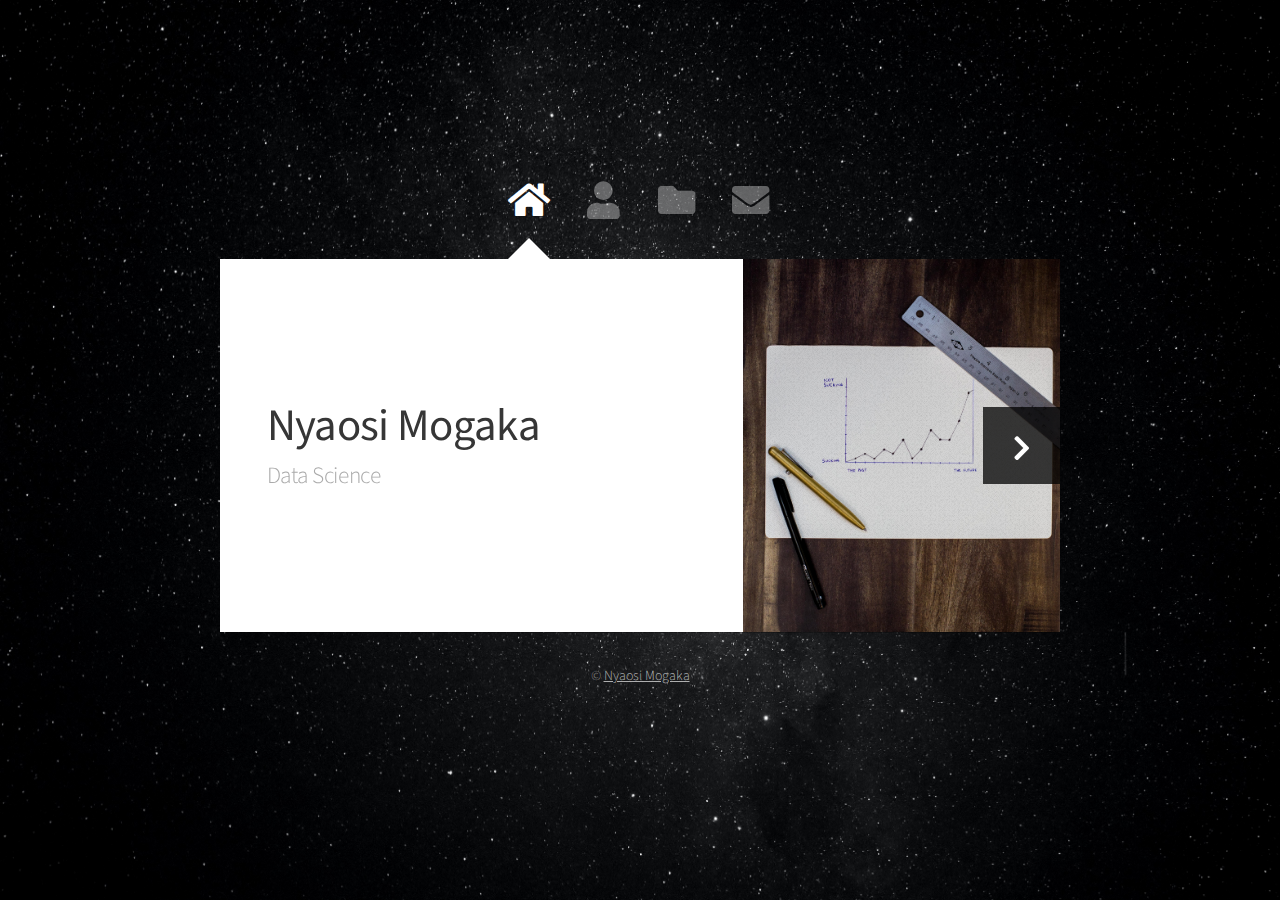
==== index.html @ 42f98876 "Add files via upload" ====
<!DOCTYPE HTML>
<!--
	Nyaosi Mogaka Portfolio
-->
<html>
	<head>
		<title>Nyaosi Mogaka</title>
		<meta charset="utf-8" />
		<meta name="viewport" content="width=device-width, initial-scale=1, user-scalable=no" />
		<link rel="stylesheet" href="assets/css/main.css" />
		<link href="http://maxcdn.bootstrapcdn.com/font-awesome/4.1.0/css/font-awesome.min.css" rel="stylesheet">
		<noscript><link rel="stylesheet" href="assets/css/noscript.css" /></noscript>
	</head>
	<body class="is-preload">

		<!-- Wrapper-->
			<div id="wrapper">

				<!-- Nav -->
					<nav id="nav">
						<a href="#" class="icon solid fa-home"><span>Home</span></a>
						<a href="#about" class="icon solid fa-user"><span>About</span></a>
						<a href="#projects" class="icon solid fa-folder"><span>Projects </span></a>
						<a href="#contact" class="icon solid fa-envelope"><span>Contact</span></a>
					</nav>

				<!-- Main -->
					<div id="main">

						<!-- Me -->
							<article id="home" class="panel intro">
								<header>
									<h1>Nyaosi Mogaka</h1>
									<p>
										Data Science
									</p>
								</header>
								<a href="#about" class="jumplink pic">
									<span class="arrow icon solid fa-chevron-right"><span>See my work</span></span>
									<img src="assets/imgs/i3.jpg" alt="" />
								</a>
								
							</article>

						<!-- Projects -->
							<article id="projects" class="panel">
								<header>
									<h2>Projects</h2>
								</header>
								<p>
								Below is an up-to-date list of projects that I have worked on.
								</p>
								<section>
									<div class="row">
										<div class="col-4 col-6-medium col-12-small">
											<a href="shiny.html" class="image fit" title="Shiny App" target="_blank" rel="nofollow"><img src="assets/imgs/shiny.png" alt=""></a>
										</div>
										<div class="col-4 col-6-medium col-12-small">
											<a href = "shiny.html" title="Shiny App" target="_blank" rel="nofollow">
												<h3>Level 1 soccer match analysis app</h3>
											</a>
											<p>An R shiny app that demonstrates level 1 soccer match analysis</p>
										</div>
									</div>									
								</section>								
								<section>
									<div class="row">
										<div class="col-4 col-6-medium col-12-small">
											<a href="da.html" class="image fit"><img src="assets/imgs/launch.png" alt=""></a>
										</div>
										<div class="col-4 col-6-medium col-12-small">
											<a href = "da.html" title="Data Analysis" target="_blank" rel="nofollow">
												<h3>Data Analysis</h3>
											</a>
											<p>A case study demonstrating data analysis</p>
										</div>
									</div>
								</section>
								<section>
									<div class="row">
										<div class="col-4 col-6-medium col-12-small">
											<a href="#" class="image fit"><img src="assets/imgs/i4.jpg" alt=""></a>
										</div>
										<div class="col-4 col-6-medium col-12-small">
											<a href = "https://github.com/nyaosimogaka/Industrial-Safety-and-Health" title="Sentiment Analysis" target="_blank" rel="nofollow">
												<h3>What are their feelings?</h3>
											</a>
											<p>A case study demonstrating sentiment analysis</p>
										</div>
									</div>
								</section>
							</article>

						<!-- About -->
							<article id="about" class="panel">
								<header>
									<h2>About Me</h2>
								</header>
								<p>
									I'm a data scientist living in Nairobi, Kenya and I'm currently working on technology solutions for
									sports organizations. I have previously worked in banking, in the retirement industry and in technology.
								</p>
								<p>
									My educational background is in computer science. I did my undergraduate degree at 
									Catholic University of EA and I am nearing the completion of my masters at USIU-A.
								</p>								
								<p>
									I participate in different communities that align with my interests like <a href = "https://kenya.ai" target="_blank" rel="nofollow">AI Kenya</a>.
								</p>								
								<p>
									When I am not in “work mode” I love to explore and wander around nature, read history, listen to music, and participate in sporting activities, either as a fan, a player or sometimes a coach.
								</p>
								<p>
									To know more about me, you can view and download my resume <a href = "cv.html" target="_blank" rel="nofollow">here</a>
								</p>
								<p>You can also drop me an email on, nyaosi.mogaka at gmail.com</p>
							</article>
							<!-- Contact -->
							<article id="contact" class="panel">								
								  <div class="sidebar-social">
									<ul>
										<li>
											<a href="https://github.com/nyaosimogaka" title="Github" target="_blank" rel="nofollow">
												<i class="fa fa-github fa-4x"></i>
												<span>Github</span>
											</a>
										</li>
										<li>
											<a href="https://www.linkedin.com/in/steve-mogaka/" title="LinkedIn" target="_blank" rel="nofollow">
												<i class="fa fa-linkedin fa-4x"></i>
												<span>LinkedIn</span>
											</a>
										</li>	
										<li>
											<a href="https://www.twitter.com/" title="Twitter" target="_blank" rel="nofollow">
												<i class="fa fa-twitter fa-4x"></i>
												<span>Twitter</span>
											</a>
										</li>
										<li>
											<a href="mailto:nyaosi.mogaka@gmail.com,mogakasteve@gmail.com,mogakasteve@yahoo.com" title="email" target="_blank" rel="nofollow">
												<i class="fa fa-google-plus fa-4x"></i>
												<span>Gmail</span>
											</a>
										</li>									
									</ul>
							</article>
					</div>

				<!-- Footer -->
					<div id="footer">
						<ul class="copyright">
							<li>&copy; <a href="https://nyaosimogaka.github.io">Nyaosi Mogaka</a></li>
						</ul>
					</div>

			</div>

		<!-- Scripts -->
			<script src="assets/js/jquery.min.js"></script>
			<script src="assets/js/browser.min.js"></script>
			<script src="assets/js/breakpoints.min.js"></script>
			<script src="assets/js/util.js"></script>
			<script src="assets/js/main.js"></script>

	</body>
</html>
---- assets/css/main.css ----
@import url("https://fonts.googleapis.com/css?family=Source+Sans+Pro:300,400,300italic,400italic");
@import url("fontawesome-all.min.css");

/*

*/

html, body, div, span, applet, object,
iframe, h1, h2, h3, h4, h5, h6, p, blockquote,
pre, a, abbr, acronym, address, big, cite,
code, del, dfn, em, img, ins, kbd, q, s, samp,
small, strike, strong, sub, sup, tt, var, b,
u, i, center, dl, dt, dd, ol, ul, li, fieldset,
form, label, legend, table, caption, tbody,
tfoot, thead, tr, th, td, article, aside,
canvas, details, embed, figure, figcaption,
footer, header, hgroup, menu, nav, output, ruby,
section, summary, time, mark, audio, video {
	margin: 0;
	padding: 0;
	border: 0;
	font-size: 100%;
	font: inherit;
	vertical-align: baseline;}

article, aside, details, figcaption, figure,
footer, header, hgroup, menu, nav, section {
	display: block;}

body {
	line-height: 1;
}

ol, ul {
	list-style: none;
}

blockquote, q {
	quotes: none;
}

	blockquote:before, blockquote:after, q:before, q:after {
		content: '';
		content: none;
	}

table {
	border-collapse: collapse;
	border-spacing: 0;
}

body {
	-webkit-text-size-adjust: none;
}

mark {
	background-color: transparent;
	color: inherit;
}

input::-moz-focus-inner {
	border: 0;
	padding: 0;
}

input, select, textarea {
	-moz-appearance: none;
	-webkit-appearance: none;
	-ms-appearance: none;
	appearance: none;
}

/* Row */

	.row {
		display: flex;
		flex-wrap: wrap;
		box-sizing: border-box;
		align-items: stretch;
	}

		.row > * {
			box-sizing: border-box;
		}

		.row.gtr-uniform > * > :last-child {
			margin-bottom: 0;
		}

		.row.aln-left {
			justify-content: flex-start;
		}

		.row.aln-center {
			justify-content: center;
		}

		.row.aln-right {
			justify-content: flex-end;
		}

		.row.aln-top {
			align-items: flex-start;
		}

		.row.aln-middle {
			align-items: center;
		}

		.row.aln-bottom {
			align-items: flex-end;
		}

		.row > .imp {
			order: -1;
		}

		.row > .col-1 {
			width: 8.33333%;
		}

		.row > .off-1 {
			margin-left: 8.33333%;
		}

		.row > .col-2 {
			width: 16.66667%;
		}

		.row > .off-2 {
			margin-left: 16.66667%;
		}

		.row > .col-3 {
			width: 25%;
		}

		.row > .off-3 {
			margin-left: 25%;
		}

		.row > .col-4 {
			width: 33.33333%;
		}

		.row > .off-4 {
			margin-left: 33.33333%;
		}

		.row > .col-5 {
			width: 41.66667%;
		}

		.row > .off-5 {
			margin-left: 41.66667%;
		}

		.row > .col-6 {
			width: 50%;
		}

		.row > .off-6 {
			margin-left: 50%;
		}

		.row > .col-7 {
			width: 58.33333%;
		}

		.row > .off-7 {
			margin-left: 58.33333%;
		}

		.row > .col-8 {
			width: 66.66667%;
		}

		.row > .off-8 {
			margin-left: 66.66667%;
		}

		.row > .col-9 {
			width: 75%;
		}

		.row > .off-9 {
			margin-left: 75%;
		}

		.row > .col-10 {
			width: 83.33333%;
		}

		.row > .off-10 {
			margin-left: 83.33333%;
		}

		.row > .col-11 {
			width: 91.66667%;
		}

		.row > .off-11 {
			margin-left: 91.66667%;
		}

		.row > .col-12 {
			width: 100%;
		}

		.row > .off-12 {
			margin-left: 100%;
		}

		.row.gtr-0 {
			margin-top: 0em;
			margin-left: 0em;
		}

			.row.gtr-0 > * {
				padding: 0em 0 0 0em;
			}

			.row.gtr-0.gtr-uniform {
				margin-top: 0em;
			}

				.row.gtr-0.gtr-uniform > * {
					padding-top: 0em;
				}

		.row.gtr-25 {
			margin-top: -0.3125em;
			margin-left: -0.3125em;
		}

			.row.gtr-25 > * {
				padding: 0.3125em 0 0 0.3125em;
			}

			.row.gtr-25.gtr-uniform {
				margin-top: -0.3125em;
			}

				.row.gtr-25.gtr-uniform > * {
					padding-top: 0.3125em;
				}

		.row.gtr-50 {
			margin-top: -0.625em;
			margin-left: -0.625em;
		}

			.row.gtr-50 > * {
				padding: 0.625em 0 0 0.625em;
			}

			.row.gtr-50.gtr-uniform {
				margin-top: -0.625em;
			}

				.row.gtr-50.gtr-uniform > * {
					padding-top: 0.625em;
				}

		.row {
			margin-top: -1.25em;
			margin-left: -1.25em;
		}

			.row > * {
				padding: 1.25em 0 0 1.25em;
			}

			.row.gtr-uniform {
				margin-top: -1.25em;
			}

				.row.gtr-uniform > * {
					padding-top: 1.25em;
				}

		.row.gtr-150 {
			margin-top: -1.875em;
			margin-left: -1.875em;
		}

			.row.gtr-150 > * {
				padding: 1.875em 0 0 1.875em;
			}

			.row.gtr-150.gtr-uniform {
				margin-top: -1.875em;
			}

				.row.gtr-150.gtr-uniform > * {
					padding-top: 1.875em;
				}

		.row.gtr-200 {
			margin-top: -2.5em;
			margin-left: -2.5em;
		}

			.row.gtr-200 > * {
				padding: 2.5em 0 0 2.5em;
			}

			.row.gtr-200.gtr-uniform {
				margin-top: -2.5em;
			}

				.row.gtr-200.gtr-uniform > * {
					padding-top: 2.5em;
				}

		@media screen and (max-width: 1680px) {

			.row {
				display: flex;
				flex-wrap: wrap;
				box-sizing: border-box;
				align-items: stretch;
			}

				.row > * {
					box-sizing: border-box;
				}

				.row.gtr-uniform > * > :last-child {
					margin-bottom: 0;
				}

				.row.aln-left {
					justify-content: flex-start;
				}

				.row.aln-center {
					justify-content: center;
				}

				.row.aln-right {
					justify-content: flex-end;
				}

				.row.aln-top {
					align-items: flex-start;
				}

				.row.aln-middle {
					align-items: center;
				}

				.row.aln-bottom {
					align-items: flex-end;
				}

				.row > .imp-xlarge {
					order: -1;
				}

				.row > .col-1-xlarge {
					width: 8.33333%;
				}

				.row > .off-1-xlarge {
					margin-left: 8.33333%;
				}

				.row > .col-2-xlarge {
					width: 16.66667%;
				}

				.row > .off-2-xlarge {
					margin-left: 16.66667%;
				}

				.row > .col-3-xlarge {
					width: 25%;
				}

				.row > .off-3-xlarge {
					margin-left: 25%;
				}

				.row > .col-4-xlarge {
					width: 33.33333%;
				}

				.row > .off-4-xlarge {
					margin-left: 33.33333%;
				}

				.row > .col-5-xlarge {
					width: 41.66667%;
				}

				.row > .off-5-xlarge {
					margin-left: 41.66667%;
				}

				.row > .col-6-xlarge {
					width: 50%;
				}

				.row > .off-6-xlarge {
					margin-left: 50%;
				}

				.row > .col-7-xlarge {
					width: 58.33333%;
				}

				.row > .off-7-xlarge {
					margin-left: 58.33333%;
				}

				.row > .col-8-xlarge {
					width: 66.66667%;
				}

				.row > .off-8-xlarge {
					margin-left: 66.66667%;
				}

				.row > .col-9-xlarge {
					width: 75%;
				}

				.row > .off-9-xlarge {
					margin-left: 75%;
				}

				.row > .col-10-xlarge {
					width: 83.33333%;
				}

				.row > .off-10-xlarge {
					margin-left: 83.33333%;
				}

				.row > .col-11-xlarge {
					width: 91.66667%;
				}

				.row > .off-11-xlarge {
					margin-left: 91.66667%;
				}

				.row > .col-12-xlarge {
					width: 100%;
				}

				.row > .off-12-xlarge {
					margin-left: 100%;
				}

				.row.gtr-0 {
					margin-top: 0em;
					margin-left: 0em;
				}

					.row.gtr-0 > * {
						padding: 0em 0 0 0em;
					}

					.row.gtr-0.gtr-uniform {
						margin-top: 0em;
					}

						.row.gtr-0.gtr-uniform > * {
							padding-top: 0em;
						}

				.row.gtr-25 {
					margin-top: -0.3125em;
					margin-left: -0.3125em;
				}

					.row.gtr-25 > * {
						padding: 0.3125em 0 0 0.3125em;
					}

					.row.gtr-25.gtr-uniform {
						margin-top: -0.3125em;
					}

						.row.gtr-25.gtr-uniform > * {
							padding-top: 0.3125em;
						}

				.row.gtr-50 {
					margin-top: -0.625em;
					margin-left: -0.625em;
				}

					.row.gtr-50 > * {
						padding: 0.625em 0 0 0.625em;
					}

					.row.gtr-50.gtr-uniform {
						margin-top: -0.625em;
					}

						.row.gtr-50.gtr-uniform > * {
							padding-top: 0.625em;
						}

				.row {
					margin-top: -1.25em;
					margin-left: -1.25em;
				}

					.row > * {
						padding: 1.25em 0 0 1.25em;
					}

					.row.gtr-uniform {
						margin-top: -1.25em;
					}

						.row.gtr-uniform > * {
							padding-top: 1.25em;
						}

				.row.gtr-150 {
					margin-top: -1.875em;
					margin-left: -1.875em;
				}

					.row.gtr-150 > * {
						padding: 1.875em 0 0 1.875em;
					}

					.row.gtr-150.gtr-uniform {
						margin-top: -1.875em;
					}

						.row.gtr-150.gtr-uniform > * {
							padding-top: 1.875em;
						}

				.row.gtr-200 {
					margin-top: -2.5em;
					margin-left: -2.5em;
				}

					.row.gtr-200 > * {
						padding: 2.5em 0 0 2.5em;
					}

					.row.gtr-200.gtr-uniform {
						margin-top: -2.5em;
					}

						.row.gtr-200.gtr-uniform > * {
							padding-top: 2.5em;
						}

		}

		@media screen and (max-width: 1280px) {

			.row {
				display: flex;
				flex-wrap: wrap;
				box-sizing: border-box;
				align-items: stretch;
			}

				.row > * {
					box-sizing: border-box;
				}

				.row.gtr-uniform > * > :last-child {
					margin-bottom: 0;
				}

				.row.aln-left {
					justify-content: flex-start;
				}

				.row.aln-center {
					justify-content: center;
				}

				.row.aln-right {
					justify-content: flex-end;
				}

				.row.aln-top {
					align-items: flex-start;
				}

				.row.aln-middle {
					align-items: center;
				}

				.row.aln-bottom {
					align-items: flex-end;
				}

				.row > .imp-large {
					order: -1;
				}

				.row > .col-1-large {
					width: 8.33333%;
				}

				.row > .off-1-large {
					margin-left: 8.33333%;
				}

				.row > .col-2-large {
					width: 16.66667%;
				}

				.row > .off-2-large {
					margin-left: 16.66667%;
				}

				.row > .col-3-large {
					width: 25%;
				}

				.row > .off-3-large {
					margin-left: 25%;
				}

				.row > .col-4-large {
					width: 33.33333%;
				}

				.row > .off-4-large {
					margin-left: 33.33333%;
				}

				.row > .col-5-large {
					width: 41.66667%;
				}

				.row > .off-5-large {
					margin-left: 41.66667%;
				}

				.row > .col-6-large {
					width: 50%;
				}

				.row > .off-6-large {
					margin-left: 50%;
				}

				.row > .col-7-large {
					width: 58.33333%;
				}

				.row > .off-7-large {
					margin-left: 58.33333%;
				}

				.row > .col-8-large {
					width: 66.66667%;
				}

				.row > .off-8-large {
					margin-left: 66.66667%;
				}

				.row > .col-9-large {
					width: 75%;
				}

				.row > .off-9-large {
					margin-left: 75%;
				}

				.row > .col-10-large {
					width: 83.33333%;
				}

				.row > .off-10-large {
					margin-left: 83.33333%;
				}

				.row > .col-11-large {
					width: 91.66667%;
				}

				.row > .off-11-large {
					margin-left: 91.66667%;
				}

				.row > .col-12-large {
					width: 100%;
				}

				.row > .off-12-large {
					margin-left: 100%;
				}

				.row.gtr-0 {
					margin-top: 0em;
					margin-left: 0em;
				}

					.row.gtr-0 > * {
						padding: 0em 0 0 0em;
					}

					.row.gtr-0.gtr-uniform {
						margin-top: 0em;
					}

						.row.gtr-0.gtr-uniform > * {
							padding-top: 0em;
						}

				.row.gtr-25 {
					margin-top: -0.3125em;
					margin-left: -0.3125em;
				}

					.row.gtr-25 > * {
						padding: 0.3125em 0 0 0.3125em;
					}

					.row.gtr-25.gtr-uniform {
						margin-top: -0.3125em;
					}

						.row.gtr-25.gtr-uniform > * {
							padding-top: 0.3125em;
						}

				.row.gtr-50 {
					margin-top: -0.625em;
					margin-left: -0.625em;
				}

					.row.gtr-50 > * {
						padding: 0.625em 0 0 0.625em;
					}

					.row.gtr-50.gtr-uniform {
						margin-top: -0.625em;
					}

						.row.gtr-50.gtr-uniform > * {
							padding-top: 0.625em;
						}

				.row {
					margin-top: -1.25em;
					margin-left: -1.25em;
				}

					.row > * {
						padding: 1.25em 0 0 1.25em;
					}

					.row.gtr-uniform {
						margin-top: -1.25em;
					}

						.row.gtr-uniform > * {
							padding-top: 1.25em;
						}

				.row.gtr-150 {
					margin-top: -1.875em;
					margin-left: -1.875em;
				}

					.row.gtr-150 > * {
						padding: 1.875em 0 0 1.875em;
					}

					.row.gtr-150.gtr-uniform {
						margin-top: -1.875em;
					}

						.row.gtr-150.gtr-uniform > * {
							padding-top: 1.875em;
						}

				.row.gtr-200 {
					margin-top: -2.5em;
					margin-left: -2.5em;
				}

					.row.gtr-200 > * {
						padding: 2.5em 0 0 2.5em;
					}

					.row.gtr-200.gtr-uniform {
						margin-top: -2.5em;
					}

						.row.gtr-200.gtr-uniform > * {
							padding-top: 2.5em;
						}

		}

		@media screen and (max-width: 980px) {

			.row {
				display: flex;
				flex-wrap: wrap;
				box-sizing: border-box;
				align-items: stretch;
			}

				.row > * {
					box-sizing: border-box;
				}

				.row.gtr-uniform > * > :last-child {
					margin-bottom: 0;
				}

				.row.aln-left {
					justify-content: flex-start;
				}

				.row.aln-center {
					justify-content: center;
				}

				.row.aln-right {
					justify-content: flex-end;
				}

				.row.aln-top {
					align-items: flex-start;
				}

				.row.aln-middle {
					align-items: center;
				}

				.row.aln-bottom {
					align-items: flex-end;
				}

				.row > .imp-medium {
					order: -1;
				}

				.row > .col-1-medium {
					width: 8.33333%;
				}

				.row > .off-1-medium {
					margin-left: 8.33333%;
				}

				.row > .col-2-medium {
					width: 16.66667%;
				}

				.row > .off-2-medium {
					margin-left: 16.66667%;
				}

				.row > .col-3-medium {
					width: 25%;
				}

				.row > .off-3-medium {
					margin-left: 25%;
				}

				.row > .col-4-medium {
					width: 33.33333%;
				}

				.row > .off-4-medium {
					margin-left: 33.33333%;
				}

				.row > .col-5-medium {
					width: 41.66667%;
				}

				.row > .off-5-medium {
					margin-left: 41.66667%;
				}

				.row > .col-6-medium {
					width: 50%;
				}

				.row > .off-6-medium {
					margin-left: 50%;
				}

				.row > .col-7-medium {
					width: 58.33333%;
				}

				.row > .off-7-medium {
					margin-left: 58.33333%;
				}

				.row > .col-8-medium {
					width: 66.66667%;
				}

				.row > .off-8-medium {
					margin-left: 66.66667%;
				}

				.row > .col-9-medium {
					width: 75%;
				}

				.row > .off-9-medium {
					margin-left: 75%;
				}

				.row > .col-10-medium {
					width: 83.33333%;
				}

				.row > .off-10-medium {
					margin-left: 83.33333%;
				}

				.row > .col-11-medium {
					width: 91.66667%;
				}

				.row > .off-11-medium {
					margin-left: 91.66667%;
				}

				.row > .col-12-medium {
					width: 100%;
				}

				.row > .off-12-medium {
					margin-left: 100%;
				}

				.row.gtr-0 {
					margin-top: 0em;
					margin-left: 0em;
				}

					.row.gtr-0 > * {
						padding: 0em 0 0 0em;
					}

					.row.gtr-0.gtr-uniform {
						margin-top: 0em;
					}

						.row.gtr-0.gtr-uniform > * {
							padding-top: 0em;
						}

				.row.gtr-25 {
					margin-top: -0.3125em;
					margin-left: -0.3125em;
				}

					.row.gtr-25 > * {
						padding: 0.3125em 0 0 0.3125em;
					}

					.row.gtr-25.gtr-uniform {
						margin-top: -0.3125em;
					}

						.row.gtr-25.gtr-uniform > * {
							padding-top: 0.3125em;
						}

				.row.gtr-50 {
					margin-top: -0.625em;
					margin-left: -0.625em;
				}

					.row.gtr-50 > * {
						padding: 0.625em 0 0 0.625em;
					}

					.row.gtr-50.gtr-uniform {
						margin-top: -0.625em;
					}

						.row.gtr-50.gtr-uniform > * {
							padding-top: 0.625em;
						}

				.row {
					margin-top: -1.25em;
					margin-left: -1.25em;
				}

					.row > * {
						padding: 1.25em 0 0 1.25em;
					}

					.row.gtr-uniform {
						margin-top: -1.25em;
					}

						.row.gtr-uniform > * {
							padding-top: 1.25em;
						}

				.row.gtr-150 {
					margin-top: -1.875em;
					margin-left: -1.875em;
				}

					.row.gtr-150 > * {
						padding: 1.875em 0 0 1.875em;
					}

					.row.gtr-150.gtr-uniform {
						margin-top: -1.875em;
					}

						.row.gtr-150.gtr-uniform > * {
							padding-top: 1.875em;
						}

				.row.gtr-200 {
					margin-top: -2.5em;
					margin-left: -2.5em;
				}

					.row.gtr-200 > * {
						padding: 2.5em 0 0 2.5em;
					}

					.row.gtr-200.gtr-uniform {
						margin-top: -2.5em;
					}

						.row.gtr-200.gtr-uniform > * {
							padding-top: 2.5em;
						}

		}

		@media screen and (max-width: 736px) {

			.row {
				display: flex;
				flex-wrap: wrap;
				box-sizing: border-box;
				align-items: stretch;
			}

				.row > * {
					box-sizing: border-box;
				}

				.row.gtr-uniform > * > :last-child {
					margin-bottom: 0;
				}

				.row.aln-left {
					justify-content: flex-start;
				}

				.row.aln-center {
					justify-content: center;
				}

				.row.aln-right {
					justify-content: flex-end;
				}

				.row.aln-top {
					align-items: flex-start;
				}

				.row.aln-middle {
					align-items: center;
				}

				.row.aln-bottom {
					align-items: flex-end;
				}

				.row > .imp-small {
					order: -1;
				}

				.row > .col-1-small {
					width: 8.33333%;
				}

				.row > .off-1-small {
					margin-left: 8.33333%;
				}

				.row > .col-2-small {
					width: 16.66667%;
				}

				.row > .off-2-small {
					margin-left: 16.66667%;
				}

				.row > .col-3-small {
					width: 25%;
				}

				.row > .off-3-small {
					margin-left: 25%;
				}

				.row > .col-4-small {
					width: 33.33333%;
				}

				.row > .off-4-small {
					margin-left: 33.33333%;
				}

				.row > .col-5-small {
					width: 41.66667%;
				}

				.row > .off-5-small {
					margin-left: 41.66667%;
				}

				.row > .col-6-small {
					width: 50%;
				}

				.row > .off-6-small {
					margin-left: 50%;
				}

				.row > .col-7-small {
					width: 58.33333%;
				}

				.row > .off-7-small {
					margin-left: 58.33333%;
				}

				.row > .col-8-small {
					width: 66.66667%;
				}

				.row > .off-8-small {
					margin-left: 66.66667%;
				}

				.row > .col-9-small {
					width: 75%;
				}

				.row > .off-9-small {
					margin-left: 75%;
				}

				.row > .col-10-small {
					width: 83.33333%;
				}

				.row > .off-10-small {
					margin-left: 83.33333%;
				}

				.row > .col-11-small {
					width: 91.66667%;
				}

				.row > .off-11-small {
					margin-left: 91.66667%;
				}

				.row > .col-12-small {
					width: 100%;
				}

				.row > .off-12-small {
					margin-left: 100%;
				}

				.row.gtr-0 {
					margin-top: 0em;
					margin-left: 0em;
				}

					.row.gtr-0 > * {
						padding: 0em 0 0 0em;
					}

					.row.gtr-0.gtr-uniform {
						margin-top: 0em;
					}

						.row.gtr-0.gtr-uniform > * {
							padding-top: 0em;
						}

				.row.gtr-25 {
					margin-top: -0.3125em;
					margin-left: -0.3125em;
				}

					.row.gtr-25 > * {
						padding: 0.3125em 0 0 0.3125em;
					}

					.row.gtr-25.gtr-uniform {
						margin-top: -0.3125em;
					}

						.row.gtr-25.gtr-uniform > * {
							padding-top: 0.3125em;
						}

				.row.gtr-50 {
					margin-top: -0.625em;
					margin-left: -0.625em;
				}

					.row.gtr-50 > * {
						padding: 0.625em 0 0 0.625em;
					}

					.row.gtr-50.gtr-uniform {
						margin-top: -0.625em;
					}

						.row.gtr-50.gtr-uniform > * {
							padding-top: 0.625em;
						}

				.row {
					margin-top: -1.25em;
					margin-left: -1.25em;
				}

					.row > * {
						padding: 1.25em 0 0 1.25em;
					}

					.row.gtr-uniform {
						margin-top: -1.25em;
					}

						.row.gtr-uniform > * {
							padding-top: 1.25em;
						}

				.row.gtr-150 {
					margin-top: -1.875em;
					margin-left: -1.875em;
				}

					.row.gtr-150 > * {
						padding: 1.875em 0 0 1.875em;
					}

					.row.gtr-150.gtr-uniform {
						margin-top: -1.875em;
					}

						.row.gtr-150.gtr-uniform > * {
							padding-top: 1.875em;
						}

				.row.gtr-200 {
					margin-top: -2.5em;
					margin-left: -2.5em;
				}

					.row.gtr-200 > * {
						padding: 2.5em 0 0 2.5em;
					}

					.row.gtr-200.gtr-uniform {
						margin-top: -2.5em;
					}

						.row.gtr-200.gtr-uniform > * {
							padding-top: 2.5em;
						}

		}

/* Basic */

	html {
		box-sizing: border-box;
	}

	*, *:before, *:after {
		box-sizing: inherit;
	}

	body {
		background-image: url("images/overlay.png"), url("images/bg.jpg");
		background-repeat: repeat, no-repeat;
		background-size: auto, 100% 100%;
		background-attachment: fixed;
		overflow-y: scroll;
	}

		body.is-preload *, body.is-preload *:before, body.is-preload *:after {
			-moz-animation: none !important;
			-webkit-animation: none !important;
			-ms-animation: none !important;
			animation: none !important;
			-moz-transition: none !important;
			-webkit-transition: none !important;
			-ms-transition: none !important;
			transition: none !important;
		}

	body, input, textarea, select {
		font-family: 'Source Sans Pro', sans-serif;
		font-weight: 300;
		color: #777777;
		font-size: 20pt;
		line-height: 1.75em;
	}

		@media screen and (max-width: 1680px) {

			body, input, textarea, select {
				font-size: 15pt;
			}

		}

		@media screen and (max-width: 1280px) {

			body, input, textarea, select {
				font-size: 14pt;
			}

		}

		@media screen and (max-width: 736px) {

			body, input, textarea, select {
				font-size: 12pt;
			}

		}

		@media screen and (max-width: 360px) {

			body, input, textarea, select {
				font-size: 11pt;
			}

		}

	strong, b, h1, h2, h3, h4, h5, h6 {
		font-weight: 400;
		color: #363636;
	}

	h1 {
		font-size: 2.4em;
		letter-spacing: -0.015em;
	}

	h2 {
		font-size: 1.8em;
		letter-spacing: -0.015em;
	}

	h3, h4, h5, h6 {
		font-size: 1.25em;
		letter-spacing: -0.015em;
	}

	@media screen and (max-width: 736px) {

		h1 {
			font-size: 1.75em;
		}

		h2 {
			font-size: 1.375em;
		}

		h3, h4, h5, h6 {
			font-size: 1em;
		}

	}

	blockquote {
		border-left: solid 0.5em #ddd;
		padding: 1em 0 1em 2em;
		font-style: italic;
	}

	em, i {
		font-style: italic;
	}

	hr {
		border: 0;
		border-top: solid 1px #ddd;
		padding: 1.5em 0 0 0;
		margin: 1.75em 0 0 0;
	}

	sub {
		position: relative;
		top: 0.5em;
		font-size: 0.8em;
	}

	sup {
		position: relative;
		top: -0.5em;
		font-size: 0.8em;
	}

	br.clear {
		clear: both;
	}

	p, ul, ol, dl, table, blockquote, form {
		margin-bottom: 2em;
	}

/* Table */

	table {
		width: 100%;
	}

		table.default tbody tr {
			border-bottom: solid 1px #f4f4f4;
		}

		table.default td {
			padding: 0.5em 1em 0.5em 1em;
		}

		table.default th {
			text-align: left;
			font-weight: 400;
			padding: 0.5em 1em 0.5em 1em;
		}

		table.default thead {
			border-bottom: solid 2px #f4f4f4;
		}

/* Form */

	form label {
		display: block;
		font-weight: 400;
		color: #363636;
		margin: 0 0 1em 0;
	}

	form input[type="text"],
	form input[type="email"],
	form input[type="password"],
	form select,
	form textarea {
		-webkit-appearance: none;
		border: 0;
		background: #f4f4f4;
		padding: 0.75em;
		width: 100%;
		-moz-transition: background-color .25s ease-in-out;
		-webkit-transition: background-color .25s ease-in-out;
		-ms-transition: background-color .25s ease-in-out;
		transition: background-color .25s ease-in-out;
	}

		form input[type="text"]:focus,
		form input[type="email"]:focus,
		form input[type="password"]:focus,
		form select:focus,
		form textarea:focus {
			background: #f8f8f8;
		}

	form input[type="text"],
	form input[type="email"],
	form input[type="password"],
	form select {
		line-height: 1.35em;
	}

	form ::-webkit-input-placeholder {
		color: #999;
	}

	form :-moz-placeholder {
		color: #999;
	}

	form ::-moz-placeholder {
		color: #999;
	}

	form :-ms-input-placeholder {
		color: #999;
	}

/* Section/Article */

	section, article {
		margin-bottom: 3em;
	}

		section > :last-child, section:last-child, article > :last-child, article:last-child {
			margin-bottom: 0;
		}

	header {
		margin: 0 0 1.5em 0;
	}

		header > p {
			margin: 0.5em 0 0 0;
			color: #aaa;
		}

		@media screen and (max-width: 736px) {

			header {
				margin: 0 0 1em 0;
			}

		}

/* Image */

	.image {
		display: inline-block;
	}

		.image img {
			display: block;
			width: 100%;
		}

		.image.fit {
			display: block;
			width: 100%;
		}

		.image.featured {
			display: block;
			width: 100%;
			margin: 0 0 2em 0;
		}

		.image.left {
			float: left;
			margin: 0 2em 2em 0;
		}

		.image.centered {
			display: block;
			margin: 0 0 2em 0;
		}

			.image.centered img {
				margin: 0 auto;
				width: auto;
			}

/* Button */

	input[type="button"],
	input[type="submit"],
	input[type="reset"],
	button,
	.button {
		-moz-transition: background-color .25s ease-in-out;
		-webkit-transition: background-color .25s ease-in-out;
		-ms-transition: background-color .25s ease-in-out;
		transition: background-color .25s ease-in-out;
		-webkit-appearance: none;
		display: inline-block;
		background-color: #222222;
		color: #ffffff;
		border: 0;
		cursor: pointer;
		outline: 0;
		padding: 0.7em 1.5em 0.7em 1.5em;
	}

		input[type="button"]:hover,
		input[type="submit"]:hover,
		input[type="reset"]:hover,
		button:hover,
		.button:hover {
			background-color: #333333;
		}

		input[type="button"]:active,
		input[type="submit"]:active,
		input[type="reset"]:active,
		button:active,
		.button:active {
			background-color: #444444;
		}

		input[type="button"].alt,
		input[type="submit"].alt,
		input[type="reset"].alt,
		button.alt,
		.button.alt {
			background-color: #777777;
		}

			input[type="button"].alt:hover,
			input[type="submit"].alt:hover,
			input[type="reset"].alt:hover,
			button.alt:hover,
			.button.alt:hover {
				background-color: #888888;
			}

			input[type="button"].alt:active,
			input[type="submit"].alt:active,
			input[type="reset"].alt:active,
			button.alt:active,
			.button.alt:active {
				background-color: #999999;
			}

		input[type="button"].small,
		input[type="submit"].small,
		input[type="reset"].small,
		button.small,
		.button.small {
			font-size: 0.75em;
		}

		input[type="button"].large,
		input[type="submit"].large,
		input[type="reset"].large,
		button.large,
		.button.large {
			font-size: 1.25em;
			padding: 0.5em 1.25em 0.5em 1.25em;
		}

		input[type="button"].xlarge,
		input[type="submit"].xlarge,
		input[type="reset"].xlarge,
		button.xlarge,
		.button.xlarge {
			font-size: 1.5em;
			padding: 0.5em 1.25em 0.5em 1.25em;
		}

		@media screen and (max-width: 736px) {

			input[type="button"],
			input[type="submit"],
			input[type="reset"],
			button,
			.button {
				width: 100%;
			}

		}

/* List */

	ul {
		list-style: disc;
		padding-left: 1em;
	}

		ul li {
			padding-left: 0.5em;
		}

	ol {
		list-style: decimal;
		padding-left: 1.25em;
	}

		ol li {
			padding-left: 0.25em;
		}

/* Actions */

	ul.actions {
		list-style: none;
		padding-left: 0;
	}

		ul.actions li {
			display: inline-block;
			padding-left: 0;
			margin: 0 0 0 0.5em;
		}

			ul.actions li:first-child {
				margin-left: 0;
			}

		@media screen and (max-width: 736px) {

			ul.actions li {
				display: block;
				margin: 0.75em 0 0 0;
			}

				ul.actions li:first-child {
					margin-top: 0;
				}

		}

/* Icons */

	.icon {
		text-decoration: none;
		position: relative;
		text-decoration: none;
	}

		.icon:before {
			-moz-osx-font-smoothing: grayscale;
			-webkit-font-smoothing: antialiased;
			display: inline-grid;
			font-style: normal;
			font-variant: normal;
			text-rendering: auto;
			line-height: 1;
			text-transform: none !important;
			font-family: 'Font Awesome 5 Free';
			font-weight: 400;
		}

		.icon.solid:before {
			font-weight: 900;
		}

		.icon.brands:before {
			font-family: 'Font Awesome 5 Brands';
		}

		.icon:before {
			line-height: inherit;
		}

		.icon > .label {
			display: none;
		}

/* Nav */

	#nav {
		text-align: center;
		height: 4.25em;
		cursor: default;
	}

		#nav a {
			position: relative;
			display: inline-block;
			color: #ffffff;
			width: 1em;
			height: 1em;
			line-height: 0.9em;
			font-size: 2.5em;
			margin: 0 0.25em 0 0.25em;
			opacity: 0.35;
			outline: 0;
			-moz-transition: opacity .25s ease-in-out;
			-webkit-transition: opacity .25s ease-in-out;
			-ms-transition: opacity .25s ease-in-out;
			transition: opacity .25s ease-in-out;
		}

			#nav a.icon:before {
				padding-right: 0;
			}

			#nav a:before {
				font-size: 0.8em;
			}

			#nav a:after {
				content: '';
				display: block;
				position: absolute;
				left: 50%;
				bottom: -0.75em;
				margin-left: -0.5em;
				border-bottom: solid 0em #ffffff;
				border-left: solid 0.5em transparent;
				border-right: solid 0.5em transparent;
				-moz-transition: border-bottom-width .25s ease-in-out;
				-webkit-transition: border-bottom-width .25s ease-in-out;
				-ms-transition: border-bottom-width .25s ease-in-out;
				transition: border-bottom-width .25s ease-in-out;
			}

			#nav a span {
				display: block;
				position: absolute;
				background: #222222;
				color: #ffffff;
				top: -2.75em;
				font-size: 0.3em;
				height: 2.25em;
				line-height: 2.25em;
				left: 50%;
				opacity: 0;
				-moz-transition: opacity .25s ease-in-out;
				-webkit-transition: opacity .25s ease-in-out;
				-ms-transition: opacity .25s ease-in-out;
				transition: opacity .25s ease-in-out;
				width: 5.5em;
				margin-left: -2.75em;
			}

				#nav a span:after {
					content: '';
					display: block;
					position: absolute;
					bottom: -0.4em;
					left: 50%;
					margin-left: -0.6em;
					border-top: solid 0.6em #222222;
					border-left: solid 0.6em transparent;
					border-right: solid 0.6em transparent;
				}

			#nav a:hover {
				opacity: 1.0;
			}

				#nav a:hover span {
					opacity: 1.0;
				}

			#nav a.active {
				opacity: 1.0;
			}

				#nav a.active:after {
					border-bottom-width: 0.5em;
				}

		@media screen and (max-width: 980px) {

			#nav a span {
				display: none;
			}

		}

/* Wrapper */

	#wrapper {
		width: 45em;
		margin: 0 auto;
		min-height: 100vh;
		max-width: 100%;
		padding: 4em 0;
		display: -moz-flex;
		display: -webkit-flex;
		display: -ms-flex;
		display: flex;
		-moz-flex-direction: column;
		-webkit-flex-direction: column;
		-ms-flex-direction: column;
		flex-direction: column;
		-moz-align-items: center;
		-webkit-align-items: center;
		-ms-align-items: center;
		align-items: center;
		-moz-justify-content: center;
		-webkit-justify-content: center;
		-ms-justify-content: center;
		justify-content: center;
		-moz-transition: opacity 1s ease-in-out;
		-webkit-transition: opacity 1s ease-in-out;
		-ms-transition: opacity 1s ease-in-out;
		transition: opacity 1s ease-in-out;
	}

		body.is-preload #wrapper {
			opacity: 0;
		}

		@media screen and (max-width: 1280px) {

			#wrapper {
				padding: 3em 0;
				max-width: calc(100% - 6em);
			}

		}

		@media screen and (max-width: 980px) {

			#wrapper {
				padding: 1.5em 0;
				max-width: calc(100% - 8em);
			}

		}

		@media screen and (max-width: 736px) {

			#wrapper {
				padding: 1em 0;
				max-width: calc(100% - 2em);
			}

		}

		@media screen and (max-width: 360px) {

			#wrapper {
				padding: 1em 0;
				max-width: 100%;
			}

		}

/* Main */

	#main {
		position: relative;
		overflow: hidden;
		width: 100%;
		background: #ffffff;
		box-shadow: 0px 1px 0px 0px rgba(0, 0, 0, 0.25);
		-moz-transition: min-height 0.5s ease-in-out, max-height 0.5s ease-in-out;
		-webkit-transition: min-height 0.5s ease-in-out, max-height 0.5s ease-in-out;
		-ms-transition: min-height 0.5s ease-in-out, max-height 0.5s ease-in-out;
		transition: min-height 0.5s ease-in-out, max-height 0.5s ease-in-out;
	}

		#main > .panel {
			-moz-transition: opacity 0.25s ease-in-out;
			-webkit-transition: opacity 0.25s ease-in-out;
			-ms-transition: opacity 0.25s ease-in-out;
			transition: opacity 0.25s ease-in-out;
			margin-bottom: 0;
			position: relative;
			padding: 3.5em 2.5em 2.5em 2.5em;
			width: 100%;
		}

			#main > .panel.inactive {
				opacity: 0;
			}

			@media screen and (max-width: 736px) {

				#main > .panel {
					padding: 2em 1.5em 1.5em 1.5em;
				}

			}

			#main > .panel.intro {
				padding: 0;
				height: 20em;
				display: -moz-flex;
				display: -webkit-flex;
				display: -ms-flex;
				display: flex;
				-moz-flex-direction: row;
				-webkit-flex-direction: row;
				-ms-flex-direction: row;
				flex-direction: row;
				-moz-align-items: center;
				-webkit-align-items: center;
				-ms-align-items: center;
				align-items: center;
			}

				#main > .panel.intro .pic {
					text-decoration: none;
					position: relative;
					-moz-flex-grow: 0;
					-webkit-flex-grow: 0;
					-ms-flex-grow: 0;
					flex-grow: 0;
					-moz-flex-shrink: 0;
					-webkit-flex-shrink: 0;
					-ms-flex-shrink: 0;
					flex-shrink: 0;
					width: 17em;
					height: 100%;
				}

					#main > .panel.intro .pic:before {
						content: '';
						position: absolute;
						top: 0;
						left: 0;
						background: url("images/overlay.png");
						width: 100%;
						height: 100%;
						z-index: 1;
					}

					#main > .panel.intro .pic img {
						position: relative;
						display: block;
						position: absolute;
						top: 0;
						left: 0;
						width: 100%;
						height: 100%;
						-moz-object-fit: cover;
						-webkit-object-fit: cover;
						-ms-object-fit: cover;
						object-fit: cover;
						-moz-object-position: center;
						-webkit-object-position: center;
						-ms-object-position: center;
						object-position: center;
					}

					#main > .panel.intro .pic .arrow {
						display: block;
						position: absolute;
						right: 0;
						top: 50%;
						margin-top: -1.375em;
						width: 2.75em;
						height: 2.75em;
						background: #000;
						background: rgba(0, 0, 0, 0.75);
						color: #ffffff;
						text-align: center;
						line-height: 2.75em;
						font-size: 1.5em;
						z-index: 1;
						-moz-transition: width .15s ease-in-out, padding-right .15s ease-in-out;
						-webkit-transition: width .15s ease-in-out, padding-right .15s ease-in-out;
						-ms-transition: width .15s ease-in-out, padding-right .15s ease-in-out;
						transition: width .15s ease-in-out, padding-right .15s ease-in-out;
					}

						#main > .panel.intro .pic .arrow:before {
							position: relative;
							padding-right: 0;
							top: 0.125em;
						}

						#main > .panel.intro .pic .arrow span {
							display: block;
							text-indent: -9999px;
						}

					#main > .panel.intro .pic:hover .arrow {
						width: 3em;
						padding-right: 0.25em;
					}

				#main > .panel.intro header {
					-moz-flex-grow: 1;
					-webkit-flex-grow: 1;
					-ms-flex-grow: 1;
					flex-grow: 1;
					-moz-flex-shrink: 1;
					-webkit-flex-shrink: 1;
					-ms-flex-shrink: 1;
					flex-shrink: 1;
					padding: 3.5em 2.5em;
					margin-bottom: 0;
					width: 100%;
				}

					#main > .panel.intro header h1 {
						line-height: 1.25em;
						margin-bottom: 0;
					}

					#main > .panel.intro header p {
						letter-spacing: -0.015em;
						font-size: 1.25em;
						margin: 0.25em 0 0 0;
					}

				@media screen and (max-width: 980px) {

					#main > .panel.intro {
						-moz-flex-direction: column;
						-webkit-flex-direction: column;
						-ms-flex-direction: column;
						flex-direction: column;
						height: auto;
					}

						#main > .panel.intro .pic {
							height: 25em;
							width: 100%;
						}

						#main > .panel.intro header {
							padding: 4em;
							text-align: center;
						}

				}

				@media screen and (max-width: 736px) {

					#main > .panel.intro .pic {
						height: 20em;
					}

					#main > .panel.intro header {
						padding: 2.75em 2em 2.5em 2em;
					}

						#main > .panel.intro header p {
							font-size: 1em;
							margin: 0.25em 0 0 0;
						}

				}
				.sidebar-social {
					margin: 0;
					padding: 0;
				}
				
				.sidebar-social ul {
					margin: 0;
					padding: 5px;
				}
				
				.sidebar-social li {
					  text-align: center;
					width: 23.5%;
					margin-bottom: 3px!important;
					background-color: #fff;
					border: 1px solid #eee;
					display: inline-block;
					font-size: 10px;
					padding:0;
				}
				
				.sidebar-social i {
				  display: block;
				  margin: 0 auto 10px auto;
					width: 48px;
					height: 48px;
					margin: 10px auto 0;
					line-height: 48px;
					text-align: center;
					font-size: 20px;
					color: #444444;
				  margin-top:0;
				  padding-top:5px;
				}
				.sidebar-social a{
				  text-decoration:none;
				  width:100%;
				  height:100%;
				  display:block;
				  margin:0;
				  padding:0;
				}
				
				.sidebar-social a span{
				  color:black;
				  font-size:10px;
				  padding:5px 0 10px 0;
				  display:block;
				  text-transform:uppercase;
				  font-family:'Josefin Sans';
				  letter-spacing:1px;
				}
				
				.sidebar-social a:hover i.fa-github { color: #552583; }
				.sidebar-social a:hover i.fa-linkedin { color:#0072b1 }
				.sidebar-social a:hover i.fa-twitter { color:#1DA1F2 }
/* Footer */

	#footer {
		color: rgba(255, 255, 255, 0.45);
		text-align: center;
		padding: 2em 0 0 0;
		font-size: 0.75em;
	}

		#footer a {
			color: #ddd;
			color: rgba(255, 255, 255, 0.65);
			-moz-transition: color .25s ease-in-out;
			-webkit-transition: color .25s ease-in-out;
			-ms-transition: color .25s ease-in-out;
			transition: color .25s ease-in-out;
		}

			#footer a:hover {
				color: white;
			}

		#footer .copyright {
			list-style: none;
			padding-left: 0;
		}

			#footer .copyright li {
				display: inline-block;
				padding-left: 1em;
				margin-left: 1em;
				border-left: solid 1px rgba(255, 255, 255, 0.25);
				line-height: 1;
			}

				#footer .copyright li:first-child {
					padding-left: 0;
					margin-left: 0;
					border-left: 0;
				}

		@media screen and (max-width: 736px) {

			#footer .copyright li {
				padding-left: 0.5em;
				margin-left: 0.5em;
			}

		}
---- assets/css/noscript.css ----
/*
	
*/

/* Wrapper */

	#wrapper {
		opacity: 1 !important;
	}

/* Nav */

	#nav a {
		opacity: 1.0;
	}

		#nav a:before, #nav a:after {
			display: none;
		}

		#nav a span {
			top: 0;
			opacity: 1.0;
		}

			#nav a span:after {
				display: none;
			}

/* Main */

	#main {
		background: none;
		box-shadow: none;
	}

		#main > .panel {
			background: #ffffff;
			margin-bottom: 2em;
		}

			#main > .panel:last-child {
				margin-bottom: 0;
			}
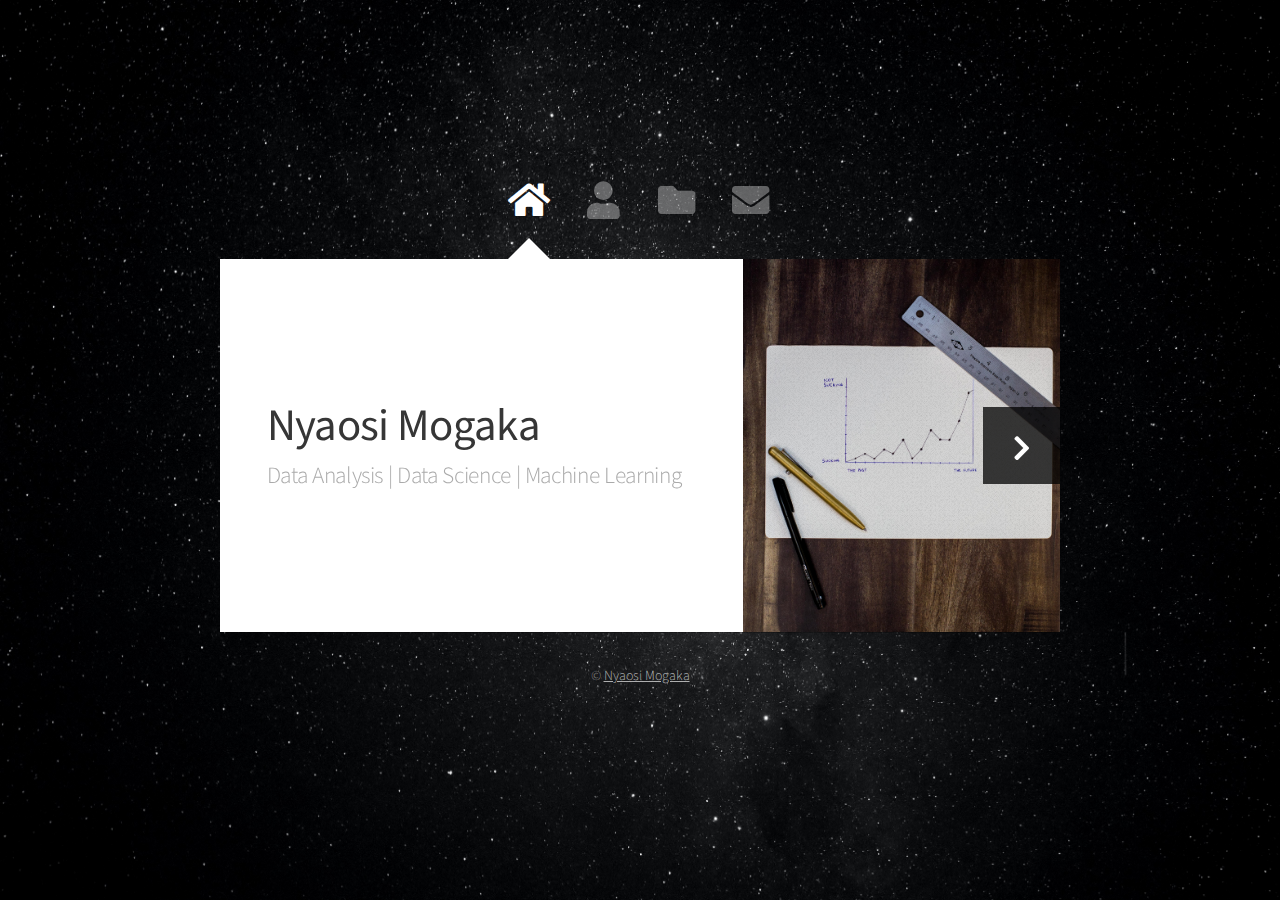
==== commit 1c94532f: "Add files via upload" ====
--- a/index.html
+++ b/index.html
@@ -32,7 +32,7 @@
 								<header>
 									<h1>Nyaosi Mogaka</h1>
 									<p>
-										Data Science
+										Data Analysis | Data Science | Machine Learning
 									</p>
 								</header>
 								<a href="#about" class="jumplink pic">
@@ -55,11 +55,24 @@
 										<div class="col-4 col-6-medium col-12-small">
 											<a href="shiny.html" class="image fit" title="Shiny App" target="_blank" rel="nofollow"><img src="assets/imgs/shiny.png" alt=""></a>
 										</div>
-										<div class="col-4 col-6-medium col-12-small">
+										<div class="col-8">
 											<a href = "shiny.html" title="Shiny App" target="_blank" rel="nofollow">
-												<h3>Level 1 soccer match analysis app</h3>
+												<h3>Soccer Dashboards</h3>
 											</a>
 											<p>An R shiny app that demonstrates level 1 soccer match analysis</p>
+										</div>
+									</div>									
+								</section>
+								<section>
+									<div class="row">
+										<div class="col-4 col-6-medium col-12-small">
+											<a href="ml.html" class="image fit" title="machine learning" target="_blank" rel="nofollow"><img src="assets/imgs/ml.jpg" alt=""></a>
+										</div>
+										<div class="col-8">
+											<a href = "ml.html" title="machine learning" target="_blank" rel="nofollow">
+												<h3>Credit Scoring with Logistic Rgression, Support Vector Machines, Neurtal Networks & XGBoost</h3>
+											</a>
+											<p>A python notebook detailing a credit classification problem</p>
 										</div>
 									</div>									
 								</section>								
@@ -68,7 +81,7 @@
 										<div class="col-4 col-6-medium col-12-small">
 											<a href="da.html" class="image fit"><img src="assets/imgs/launch.png" alt=""></a>
 										</div>
-										<div class="col-4 col-6-medium col-12-small">
+										<div class="col-8">
 											<a href = "da.html" title="Data Analysis" target="_blank" rel="nofollow">
 												<h3>Data Analysis</h3>
 											</a>
@@ -81,7 +94,7 @@
 										<div class="col-4 col-6-medium col-12-small">
 											<a href="#" class="image fit"><img src="assets/imgs/i4.jpg" alt=""></a>
 										</div>
-										<div class="col-4 col-6-medium col-12-small">
+										<div class="col-8">
 											<a href = "https://github.com/nyaosimogaka/Industrial-Safety-and-Health" title="Sentiment Analysis" target="_blank" rel="nofollow">
 												<h3>What are their feelings?</h3>
 											</a>
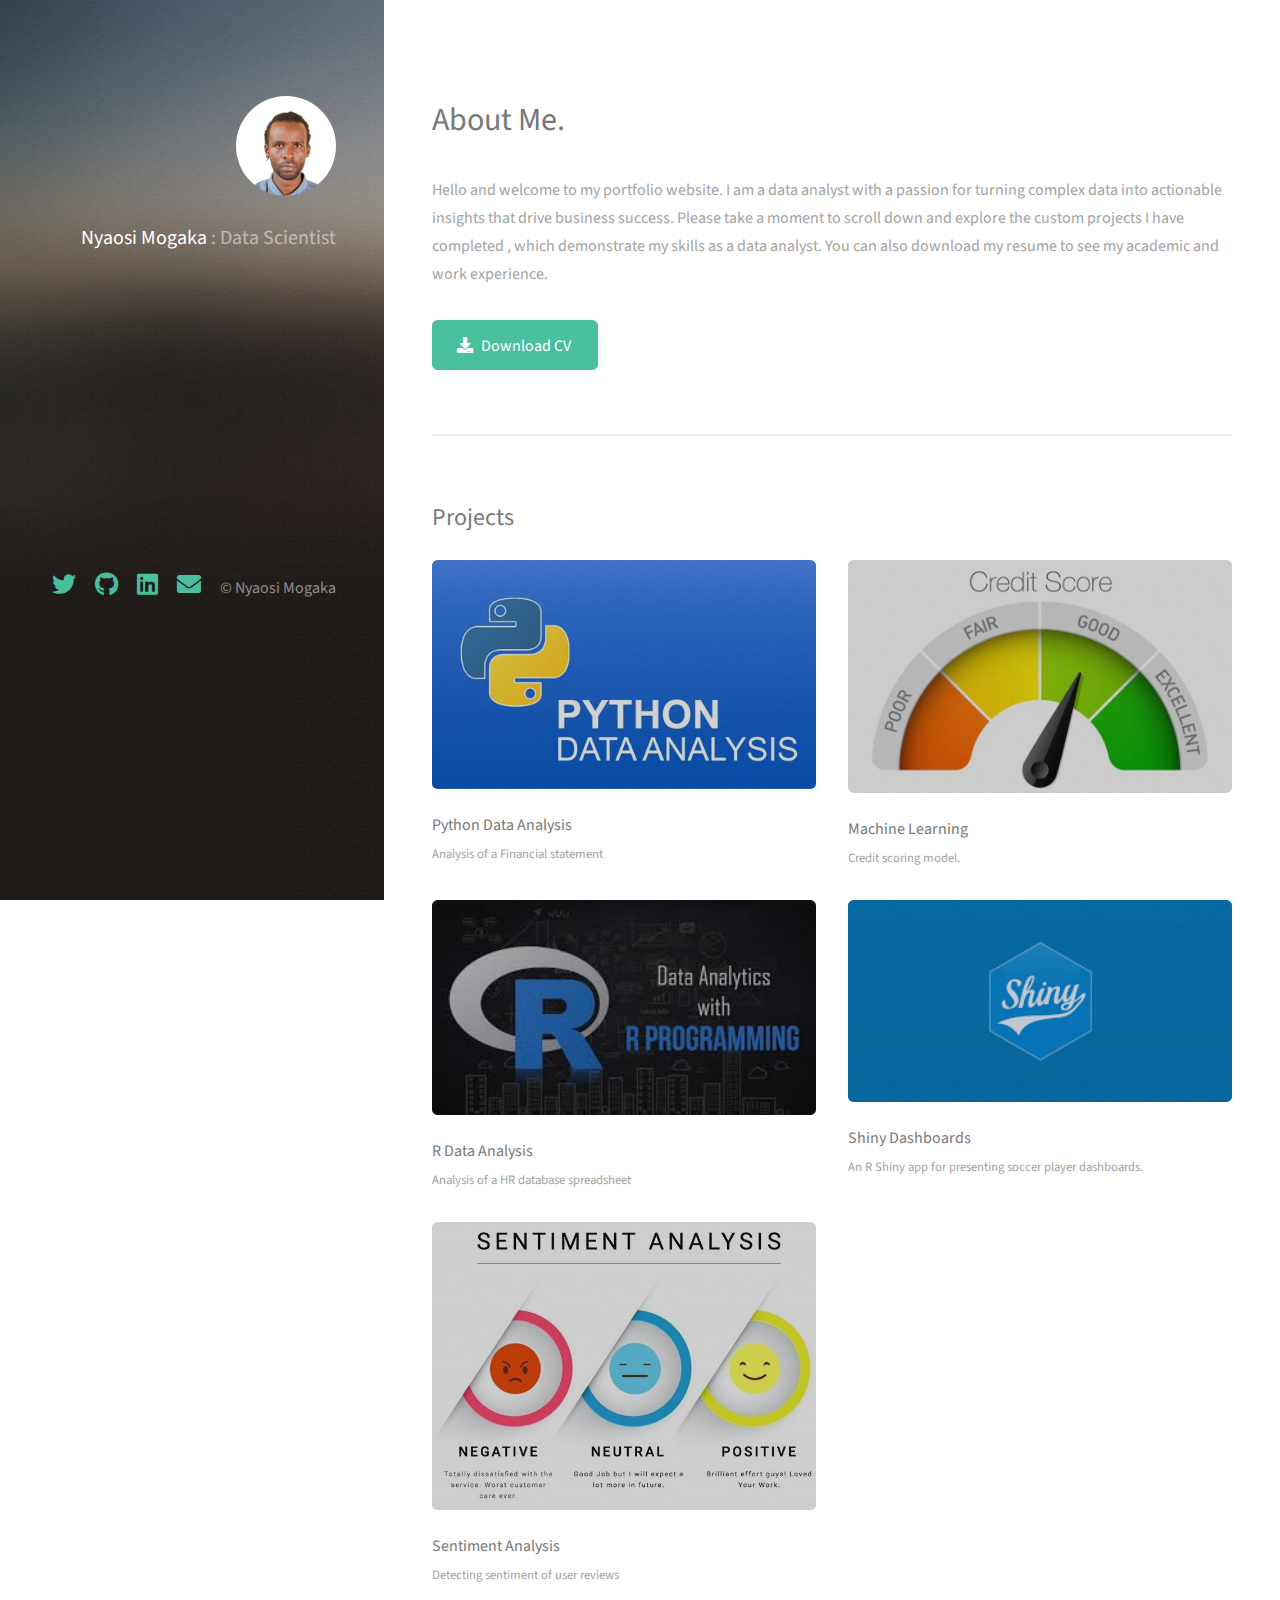
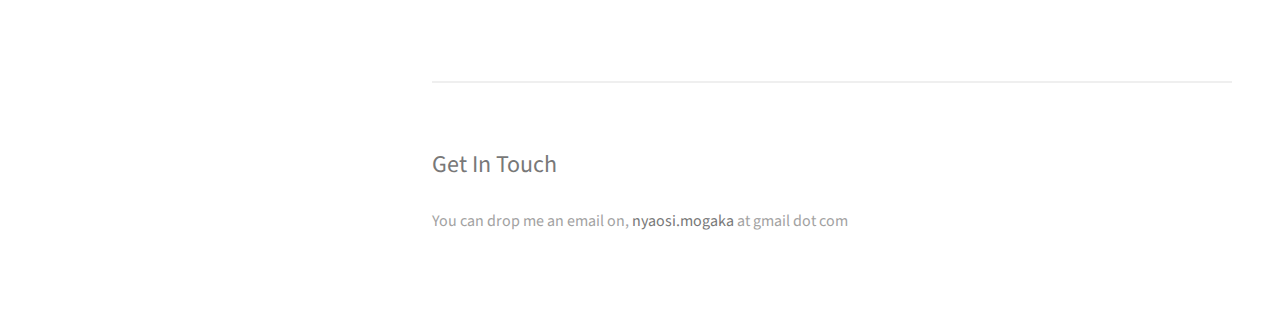
==== commit 541c6bd1: "New layout" ====
--- a/index.html
+++ b/index.html
@@ -1,176 +1,434 @@
 <!DOCTYPE HTML>
 <!--
-	Nyaosi Mogaka Portfolio
+	Data Scientist Portfolio by Nyaosi Mogaka
 -->
 <html>
 	<head>
-		<title>Nyaosi Mogaka</title>
+		<title>Nyaosi Mogaka - Data Scientist</title>
 		<meta charset="utf-8" />
 		<meta name="viewport" content="width=device-width, initial-scale=1, user-scalable=no" />
 		<link rel="stylesheet" href="assets/css/main.css" />
-		<link href="http://maxcdn.bootstrapcdn.com/font-awesome/4.1.0/css/font-awesome.min.css" rel="stylesheet">
-		<noscript><link rel="stylesheet" href="assets/css/noscript.css" /></noscript>
 	</head>
 	<body class="is-preload">
 
-		<!-- Wrapper-->
-			<div id="wrapper">
-
-				<!-- Nav -->
-					<nav id="nav">
-						<a href="#" class="icon solid fa-home"><span>Home</span></a>
-						<a href="#about" class="icon solid fa-user"><span>About</span></a>
-						<a href="#projects" class="icon solid fa-folder"><span>Projects </span></a>
-						<a href="#contact" class="icon solid fa-envelope"><span>Contact</span></a>
-					</nav>
-
-				<!-- Main -->
-					<div id="main">
-
-						<!-- Me -->
-							<article id="home" class="panel intro">
-								<header>
-									<h1>Nyaosi Mogaka</h1>
-									<p>
-										Data Analysis | Data Science | Machine Learning
-									</p>
-								</header>
-								<a href="#about" class="jumplink pic">
-									<span class="arrow icon solid fa-chevron-right"><span>See my work</span></span>
-									<img src="assets/imgs/i3.jpg" alt="" />
-								</a>
+		<!-- Header -->
+			<header id="header">
+				<div class="inner">
+					<a href="#" class="image avatar"><img src="images/600by 600.jpg" alt="" /></a>
+					<h1><strong>Nyaosi Mogaka</strong> : Data Scientist<br /></h1>
+				</div>
+				<p>
+		
+				</p>
+				<p>
+		
+				</p>
+				<p>
+		
+				</p>
+				<p>
+		
+				</p>
+				
+				<div class="inner">
+					<ul class="icons">
+						<li><a href="https://www.twitter.com/" class="icon brands fa-twitter" target="_blank" rel="nofollow"><span class="label">Twitter</span></a></li>
+						<li><a href="https://github.com/nyaosimogaka" class="icon brands fa-github" target="_blank" rel="nofollow"><span class="label">Github</span></a></li>
+						<li><a href="https://www.linkedin.com/in/nyaosi-mogaka-686978257/" class="icon brands fa-linkedin" target="_blank" rel="nofollow"><span class="label">LinkedIn</span></a></li>
+						<li><a href="mailto:nyaosi.mogaka@gmail.com" class="icon solid fa-envelope" target="_blank" rel="nofollow"><span class="label">Email</span></a></li>
+						<li>&copy; Nyaosi Mogaka</li>
+					</ul>
+				</div>
+			</header>
+
+		<!-- Main -->
+			<div id="main">
+
+				<!-- One -->
+					<section id="one">
+						<header class="major">
+							<h2>About Me.</h2>
+						</header>
+						<p>Hello and welcome to my portfolio website. I am a data analyst with a passion for turning 
+							complex data into actionable insights that drive business success. Please take a moment to 
+							scroll down and explore the custom projects I have completed , which demonstrate my skills 
+							as a data analyst. You can also download my resume to see my academic and work experience. 
+						</p>
+						<ul class="actions">
+							<li><a href="Nyaosi_Resume.pdf" class="button primary icon solid fa-download" target="_blank" rel="nofollow">Download CV</a></li>
+						</ul>
+					</section>
+
+				<!-- Two -->
+					<section id="two">
+						<h2>Projects</h2>
+						<div class="row">
+							<article class="col-6 col-12-xsmall work-item">
+								<a href="py_da.html" target="_blank" class="image fit thumb"><img src="images/py4da.jpg" alt="" /></a>
+								<h3>Python Data Analysis</h3>
+								<p>Analysis of a Financial statement</p>
+							</article>
+							<article class="col-6 col-12-xsmall work-item">
+								<a href="ml.html" class="image fit thumb" target="_blank"><img src="images/creditscore.jpg" alt="" /></a>
+								<h3>Machine Learning</h3>
+								<p>Credit scoring model.</p>
+							</article>
+							<article class="col-6 col-12-xsmall work-item">
+								<a href="r_da.html" class="image fit thumb" target="_blank"><img src="images/r4da.jpg" alt="" /></a>
+								<h3>R Data Analysis</h3>
+								<p>Analysis of a HR database spreadsheet</p>
+							</article>
+							<article class="col-6 col-12-xsmall work-item">
+								<a href="shiny.html" class="image fit thumb" target="_blank"><img src="images/shiny.png" alt="" /></a>
+								<h3>Shiny Dashboards</h3>
+								<p>An R Shiny app for presenting soccer player dashboards.</p>
+							</article>
+							<article class="col-6 col-12-xsmall work-item">
+								<a href="sentiment.html" class="image fit thumb" target="_blank"><img src="images/sentiment_analysis.jpg" alt="" /></a>
+								<h3>Sentiment Analysis</h3>
+								<p>Detecting sentiment of user reviews</p>
+							</article>
+							<article class="col-6 col-12-xsmall work-item">
 								
 							</article>
-
-						<!-- Projects -->
-							<article id="projects" class="panel">
-								<header>
-									<h2>Projects</h2>
-								</header>
-								<p>
-								Below is an up-to-date list of projects that I have worked on.
-								</p>
-								<section>
-									<div class="row">
-										<div class="col-4 col-6-medium col-12-small">
-											<a href="shiny.html" class="image fit" title="Shiny App" target="_blank" rel="nofollow"><img src="assets/imgs/shiny.png" alt=""></a>
-										</div>
-										<div class="col-8">
-											<a href = "shiny.html" title="Shiny App" target="_blank" rel="nofollow">
-												<h3>Soccer Dashboards</h3>
-											</a>
-											<p>An R shiny app that demonstrates level 1 soccer match analysis</p>
-										</div>
-									</div>									
-								</section>
-								<section>
-									<div class="row">
-										<div class="col-4 col-6-medium col-12-small">
-											<a href="ml.html" class="image fit" title="machine learning" target="_blank" rel="nofollow"><img src="assets/imgs/ml.jpg" alt=""></a>
-										</div>
-										<div class="col-8">
-											<a href = "ml.html" title="machine learning" target="_blank" rel="nofollow">
-												<h3>Credit Scoring with Logistic Rgression, Support Vector Machines, Neurtal Networks & XGBoost</h3>
-											</a>
-											<p>A python notebook detailing a credit classification problem</p>
-										</div>
-									</div>									
-								</section>								
-								<section>
-									<div class="row">
-										<div class="col-4 col-6-medium col-12-small">
-											<a href="da.html" class="image fit"><img src="assets/imgs/launch.png" alt=""></a>
-										</div>
-										<div class="col-8">
-											<a href = "da.html" title="Data Analysis" target="_blank" rel="nofollow">
-												<h3>Data Analysis</h3>
-											</a>
-											<p>A case study demonstrating data analysis</p>
-										</div>
-									</div>
-								</section>
-								<section>
-									<div class="row">
-										<div class="col-4 col-6-medium col-12-small">
-											<a href="#" class="image fit"><img src="assets/imgs/i4.jpg" alt=""></a>
-										</div>
-										<div class="col-8">
-											<a href = "https://github.com/nyaosimogaka/Industrial-Safety-and-Health" title="Sentiment Analysis" target="_blank" rel="nofollow">
-												<h3>What are their feelings?</h3>
-											</a>
-											<p>A case study demonstrating sentiment analysis</p>
-										</div>
-									</div>
-								</section>
-							</article>
-
-						<!-- About -->
-							<article id="about" class="panel">
-								<header>
-									<h2>About Me</h2>
-								</header>
-								<p>
-									I'm a data scientist living in Nairobi, Kenya and I'm currently working on technology solutions for
-									sports organizations. I have previously worked in banking, in the retirement industry and in technology.
-								</p>
-								<p>
-									My educational background is in computer science. I did my undergraduate degree at 
-									Catholic University of EA and I am nearing the completion of my masters at USIU-A.
-								</p>								
-								<p>
-									I participate in different communities that align with my interests like <a href = "https://kenya.ai" target="_blank" rel="nofollow">AI Kenya</a>.
-								</p>								
-								<p>
-									When I am not in “work mode” I love to explore and wander around nature, read history, listen to music, and participate in sporting activities, either as a fan, a player or sometimes a coach.
-								</p>
-								<p>
-									To know more about me, you can view and download my resume <a href = "cv.html" target="_blank" rel="nofollow">here</a>
-								</p>
-								<p>You can also drop me an email on, nyaosi.mogaka at gmail.com</p>
-							</article>
-							<!-- Contact -->
-							<article id="contact" class="panel">								
-								  <div class="sidebar-social">
+						</div>
+					</section>
+
+				<!-- Three -->
+					<section id="three">
+						<h2>Get In Touch</h2>
+						<p>You can drop me an email on, <b>nyaosi.mogaka</b> at gmail dot com</p>
+						
+					</section>
+
+				<!-- Four -->
+				<!--
+					<section id="four">
+						<h2>Elements</h2>
+
+						<section>
+							<h4>Text</h4>
+							<p>This is <b>bold</b> and this is <strong>strong</strong>. This is <i>italic</i> and this is <em>emphasized</em>.
+							This is <sup>superscript</sup> text and this is <sub>subscript</sub> text.
+							This is <u>underlined</u> and this is code: <code>for (;;) { ... }</code>. Finally, <a href="#">this is a link</a>.</p>
+							<hr />
+							<header>
+								<h4>Heading with a Subtitle</h4>
+								<p>Lorem ipsum dolor sit amet nullam id egestas urna aliquam</p>
+							</header>
+							<p>Nunc lacinia ante nunc ac lobortis. Interdum adipiscing gravida odio porttitor sem non mi integer non faucibus ornare mi ut ante amet placerat aliquet. Volutpat eu sed ante lacinia sapien lorem accumsan varius montes viverra nibh in adipiscing blandit tempus accumsan.</p>
+							<header>
+								<h5>Heading with a Subtitle</h5>
+								<p>Lorem ipsum dolor sit amet nullam id egestas urna aliquam</p>
+							</header>
+							<p>Nunc lacinia ante nunc ac lobortis. Interdum adipiscing gravida odio porttitor sem non mi integer non faucibus ornare mi ut ante amet placerat aliquet. Volutpat eu sed ante lacinia sapien lorem accumsan varius montes viverra nibh in adipiscing blandit tempus accumsan.</p>
+							<hr />
+							<h2>Heading Level 2</h2>
+							<h3>Heading Level 3</h3>
+							<h4>Heading Level 4</h4>
+							<h5>Heading Level 5</h5>
+							<h6>Heading Level 6</h6>
+							<hr />
+							<h5>Blockquote</h5>
+							<blockquote>Fringilla nisl. Donec accumsan interdum nisi, quis tincidunt felis sagittis eget tempus euismod. Vestibulum ante ipsum primis in faucibus vestibulum. Blandit adipiscing eu felis iaculis volutpat ac adipiscing accumsan faucibus. Vestibulum ante ipsum primis in faucibus lorem ipsum dolor sit amet nullam adipiscing eu felis.</blockquote>
+							<h5>Preformatted</h5>
+							<pre><code>i = 0;
+
+while (!deck.isInOrder()) {
+print 'Iteration ' + i;
+deck.shuffle();
+i++;
+}
+
+print 'It took ' + i + ' iterations to sort the deck.';</code></pre>
+						</section>
+
+						<section>
+							<h4>Lists</h4>
+							<div class="row">
+								<div class="col-6 col-12-xsmall">
+									<h5>Unordered</h5>
 									<ul>
-										<li>
-											<a href="https://github.com/nyaosimogaka" title="Github" target="_blank" rel="nofollow">
-												<i class="fa fa-github fa-4x"></i>
-												<span>Github</span>
-											</a>
-										</li>
-										<li>
-											<a href="https://www.linkedin.com/in/steve-mogaka/" title="LinkedIn" target="_blank" rel="nofollow">
-												<i class="fa fa-linkedin fa-4x"></i>
-												<span>LinkedIn</span>
-											</a>
-										</li>	
-										<li>
-											<a href="https://www.twitter.com/" title="Twitter" target="_blank" rel="nofollow">
-												<i class="fa fa-twitter fa-4x"></i>
-												<span>Twitter</span>
-											</a>
-										</li>
-										<li>
-											<a href="mailto:nyaosi.mogaka@gmail.com,mogakasteve@gmail.com,mogakasteve@yahoo.com" title="email" target="_blank" rel="nofollow">
-												<i class="fa fa-google-plus fa-4x"></i>
-												<span>Gmail</span>
-											</a>
-										</li>									
-									</ul>
-							</article>
-					</div>
-
-				<!-- Footer -->
-					<div id="footer">
-						<ul class="copyright">
-							<li>&copy; <a href="https://nyaosimogaka.github.io">Nyaosi Mogaka</a></li>
-						</ul>
-					</div>
+										<li>Dolor pulvinar etiam magna etiam.</li>
+										<li>Sagittis adipiscing lorem eleifend.</li>
+										<li>Felis enim feugiat dolore viverra.</li>
+									</ul>
+									<h5>Alternate</h5>
+									<ul class="alt">
+										<li>Dolor pulvinar etiam magna etiam.</li>
+										<li>Sagittis adipiscing lorem eleifend.</li>
+										<li>Felis enim feugiat dolore viverra.</li>
+									</ul>
+								</div>
+								<div class="col-6 col-12-xsmall">
+									<h5>Ordered</h5>
+									<ol>
+										<li>Dolor pulvinar etiam magna etiam.</li>
+										<li>Etiam vel felis at lorem sed viverra.</li>
+										<li>Felis enim feugiat dolore viverra.</li>
+										<li>Dolor pulvinar etiam magna etiam.</li>
+										<li>Etiam vel felis at lorem sed viverra.</li>
+										<li>Felis enim feugiat dolore viverra.</li>
+									</ol>
+									<h5>Icons</h5>
+									<ul class="icons">
+										<li><a href="#" class="icon brands fa-twitter"><span class="label">Twitter</span></a></li>
+										<li><a href="#" class="icon brands fa-facebook-f"><span class="label">Facebook</span></a></li>
+										<li><a href="#" class="icon brands fa-instagram"><span class="label">Instagram</span></a></li>
+										<li><a href="#" class="icon brands fa-github"><span class="label">Github</span></a></li>
+										<li><a href="#" class="icon brands fa-dribbble"><span class="label">Dribbble</span></a></li>
+										<li><a href="#" class="icon brands fa-tumblr"><span class="label">Tumblr</span></a></li>
+									</ul>
+								</div>
+							</div>
+							<h5>Actions</h5>
+							<ul class="actions">
+								<li><a href="#" class="button primary">Default</a></li>
+								<li><a href="#" class="button">Default</a></li>
+							</ul>
+							<ul class="actions small">
+								<li><a href="#" class="button primary small">Small</a></li>
+								<li><a href="#" class="button small">Small</a></li>
+							</ul>
+							<div class="row">
+								<div class="col-6 col-12-small">
+									<ul class="actions stacked">
+										<li><a href="#" class="button primary">Default</a></li>
+										<li><a href="#" class="button">Default</a></li>
+									</ul>
+								</div>
+								<div class="col-6 col-12-small">
+									<ul class="actions stacked">
+										<li><a href="#" class="button primary small">Small</a></li>
+										<li><a href="#" class="button small">Small</a></li>
+									</ul>
+								</div>
+								<div class="col-6 col-12-small">
+									<ul class="actions stacked">
+										<li><a href="#" class="button primary fit">Default</a></li>
+										<li><a href="#" class="button fit">Default</a></li>
+									</ul>
+								</div>
+								<div class="col-6 col-12-small">
+									<ul class="actions stacked">
+										<li><a href="#" class="button primary small fit">Small</a></li>
+										<li><a href="#" class="button small fit">Small</a></li>
+									</ul>
+								</div>
+							</div>
+						</section>
+
+						<section>
+							<h4>Table</h4>
+							<h5>Default</h5>
+							<div class="table-wrapper">
+								<table>
+									<thead>
+										<tr>
+											<th>Name</th>
+											<th>Description</th>
+											<th>Price</th>
+										</tr>
+									</thead>
+									<tbody>
+										<tr>
+											<td>Item One</td>
+											<td>Ante turpis integer aliquet porttitor.</td>
+											<td>29.99</td>
+										</tr>
+										<tr>
+											<td>Item Two</td>
+											<td>Vis ac commodo adipiscing arcu aliquet.</td>
+											<td>19.99</td>
+										</tr>
+										<tr>
+											<td>Item Three</td>
+											<td> Morbi faucibus arcu accumsan lorem.</td>
+											<td>29.99</td>
+										</tr>
+										<tr>
+											<td>Item Four</td>
+											<td>Vitae integer tempus condimentum.</td>
+											<td>19.99</td>
+										</tr>
+										<tr>
+											<td>Item Five</td>
+											<td>Ante turpis integer aliquet porttitor.</td>
+											<td>29.99</td>
+										</tr>
+									</tbody>
+									<tfoot>
+										<tr>
+											<td colspan="2"></td>
+											<td>100.00</td>
+										</tr>
+									</tfoot>
+								</table>
+							</div>
+
+							<h5>Alternate</h5>
+							<div class="table-wrapper">
+								<table class="alt">
+									<thead>
+										<tr>
+											<th>Name</th>
+											<th>Description</th>
+											<th>Price</th>
+										</tr>
+									</thead>
+									<tbody>
+										<tr>
+											<td>Item One</td>
+											<td>Ante turpis integer aliquet porttitor.</td>
+											<td>29.99</td>
+										</tr>
+										<tr>
+											<td>Item Two</td>
+											<td>Vis ac commodo adipiscing arcu aliquet.</td>
+											<td>19.99</td>
+										</tr>
+										<tr>
+											<td>Item Three</td>
+											<td> Morbi faucibus arcu accumsan lorem.</td>
+											<td>29.99</td>
+										</tr>
+										<tr>
+											<td>Item Four</td>
+											<td>Vitae integer tempus condimentum.</td>
+											<td>19.99</td>
+										</tr>
+										<tr>
+											<td>Item Five</td>
+											<td>Ante turpis integer aliquet porttitor.</td>
+											<td>29.99</td>
+										</tr>
+									</tbody>
+									<tfoot>
+										<tr>
+											<td colspan="2"></td>
+											<td>100.00</td>
+										</tr>
+									</tfoot>
+								</table>
+							</div>
+						</section>
+
+						<section>
+							<h4>Buttons</h4>
+							<ul class="actions">
+								<li><a href="#" class="button primary">Primary</a></li>
+								<li><a href="#" class="button">Default</a></li>
+							</ul>
+							<ul class="actions">
+								<li><a href="#" class="button large">Large</a></li>
+								<li><a href="#" class="button">Default</a></li>
+								<li><a href="#" class="button small">Small</a></li>
+							</ul>
+							<ul class="actions fit">
+								<li><a href="#" class="button primary fit">Fit</a></li>
+								<li><a href="#" class="button fit">Fit</a></li>
+							</ul>
+							<ul class="actions fit small">
+								<li><a href="#" class="button primary fit small">Fit + Small</a></li>
+								<li><a href="#" class="button fit small">Fit + Small</a></li>
+							</ul>
+							<ul class="actions">
+								<li><a href="#" class="button primary icon solid fa-download">Icon</a></li>
+								<li><a href="#" class="button icon solid fa-download">Icon</a></li>
+							</ul>
+							<ul class="actions">
+								<li><span class="button primary disabled">Primary</span></li>
+								<li><span class="button disabled">Default</span></li>
+							</ul>
+						</section>
+
+						<section>
+							<h4>Form</h4>
+							<form method="post" action="#">
+								<div class="row gtr-uniform gtr-50">
+									<div class="col-6 col-12-xsmall">
+										<input type="text" name="demo-name" id="demo-name" value="" placeholder="Name" />
+									</div>
+									<div class="col-6 col-12-xsmall">
+										<input type="email" name="demo-email" id="demo-email" value="" placeholder="Email" />
+									</div>
+									<div class="col-12">
+										<select name="demo-category" id="demo-category">
+											<option value="">- Category -</option>
+											<option value="1">Manufacturing</option>
+											<option value="1">Shipping</option>
+											<option value="1">Administration</option>
+											<option value="1">Human Resources</option>
+										</select>
+									</div>
+									<div class="col-4 col-12-small">
+										<input type="radio" id="demo-priority-low" name="demo-priority" checked>
+										<label for="demo-priority-low">Low Priority</label>
+									</div>
+									<div class="col-4 col-12-small">
+										<input type="radio" id="demo-priority-normal" name="demo-priority">
+										<label for="demo-priority-normal">Normal Priority</label>
+									</div>
+									<div class="col-4 col-12-small">
+										<input type="radio" id="demo-priority-high" name="demo-priority">
+										<label for="demo-priority-high">High Priority</label>
+									</div>
+									<div class="col-6 col-12-small">
+										<input type="checkbox" id="demo-copy" name="demo-copy">
+										<label for="demo-copy">Email me a copy of this message</label>
+									</div>
+									<div class="col-6 col-12-small">
+										<input type="checkbox" id="demo-human" name="demo-human" checked>
+										<label for="demo-human">I am a human and not a robot</label>
+									</div>
+									<div class="col-12">
+										<textarea name="demo-message" id="demo-message" placeholder="Enter your message" rows="6"></textarea>
+									</div>
+									<div class="col-12">
+										<ul class="actions">
+											<li><input type="submit" value="Send Message" class="primary" /></li>
+											<li><input type="reset" value="Reset" /></li>
+										</ul>
+									</div>
+								</div>
+							</form>
+						</section>
+
+						<section>
+							<h4>Image</h4>
+							<h5>Fit</h5>
+							<div class="box alt">
+								<div class="row gtr-50 gtr-uniform">
+									<div class="col-12"><span class="image fit"><img src="images/fulls/05.jpg" alt="" /></span></div>
+									<div class="col-4"><span class="image fit"><img src="images/thumbs/01.jpg" alt="" /></span></div>
+									<div class="col-4"><span class="image fit"><img src="images/thumbs/02.jpg" alt="" /></span></div>
+									<div class="col-4"><span class="image fit"><img src="images/thumbs/03.jpg" alt="" /></span></div>
+									<div class="col-4"><span class="image fit"><img src="images/thumbs/04.jpg" alt="" /></span></div>
+									<div class="col-4"><span class="image fit"><img src="images/thumbs/05.jpg" alt="" /></span></div>
+									<div class="col-4"><span class="image fit"><img src="images/thumbs/06.jpg" alt="" /></span></div>
+									<div class="col-4"><span class="image fit"><img src="images/thumbs/03.jpg" alt="" /></span></div>
+									<div class="col-4"><span class="image fit"><img src="images/thumbs/02.jpg" alt="" /></span></div>
+									<div class="col-4"><span class="image fit"><img src="images/thumbs/01.jpg" alt="" /></span></div>
+								</div>
+							</div>
+							<h5>Left &amp; Right</h5>
+							<p><span class="image left"><img src="images/avatar.jpg" alt="" /></span>Fringilla nisl. Donec accumsan interdum nisi, quis tincidunt felis sagittis eget. tempus euismod. Vestibulum ante ipsum primis in faucibus vestibulum. Blandit adipiscing eu felis iaculis volutpat ac adipiscing accumsan eu faucibus. Integer ac pellentesque praesent tincidunt felis sagittis eget. tempus euismod. Vestibulum ante ipsum primis in faucibus vestibulum. Blandit adipiscing eu felis iaculis volutpat ac adipiscing accumsan eu faucibus. Integer ac pellentesque praesent. Donec accumsan interdum nisi, quis tincidunt felis sagittis eget. tempus euismod. Vestibulum ante ipsum primis in faucibus vestibulum. Blandit adipiscing eu felis iaculis volutpat ac adipiscing accumsan eu faucibus. Integer ac pellentesque praesent tincidunt felis sagittis eget. tempus euismod. Vestibulum ante ipsum primis in faucibus vestibulum. Blandit adipiscing eu felis iaculis volutpat ac adipiscing accumsan eu faucibus. Integer ac pellentesque praesent.</p>
+							<p><span class="image right"><img src="images/avatar.jpg" alt="" /></span>Fringilla nisl. Donec accumsan interdum nisi, quis tincidunt felis sagittis eget. tempus euismod. Vestibulum ante ipsum primis in faucibus vestibulum. Blandit adipiscing eu felis iaculis volutpat ac adipiscing accumsan eu faucibus. Integer ac pellentesque praesent tincidunt felis sagittis eget. tempus euismod. Vestibulum ante ipsum primis in faucibus vestibulum. Blandit adipiscing eu felis iaculis volutpat ac adipiscing accumsan eu faucibus. Integer ac pellentesque praesent. Donec accumsan interdum nisi, quis tincidunt felis sagittis eget. tempus euismod. Vestibulum ante ipsum primis in faucibus vestibulum. Blandit adipiscing eu felis iaculis volutpat ac adipiscing accumsan eu faucibus. Integer ac pellentesque praesent tincidunt felis sagittis eget. tempus euismod. Vestibulum ante ipsum primis in faucibus vestibulum. Blandit adipiscing eu felis iaculis volutpat ac adipiscing accumsan eu faucibus. Integer ac pellentesque praesent.</p>
+						</section>
+
+					</section>
+				-->
 
 			</div>
+
+		<!-- Footer -->
+			<footer id="footer">
+				
+			</footer>
 
 		<!-- Scripts -->
 			<script src="assets/js/jquery.min.js"></script>
+			<script src="assets/js/jquery.poptrox.min.js"></script>
 			<script src="assets/js/browser.min.js"></script>
 			<script src="assets/js/breakpoints.min.js"></script>
 			<script src="assets/js/util.js"></script>
--- a/assets/css/main.css
+++ b/assets/css/main.css
@@ -1,8 +1,10 @@
-@import url("https://fonts.googleapis.com/css?family=Source+Sans+Pro:300,400,300italic,400italic");
 @import url("fontawesome-all.min.css");
+@import url("https://fonts.googleapis.com/css?family=Source+Sans+Pro:400,400italic");
 
 /*
-
+	Strata by HTML5 UP
+	html5up.net | @ajlkn
+	Free for personal and commercial use under the CCA 3.0 license (html5up.net/license)
 */
 
 html, body, div, span, applet, object,
@@ -70,1229 +72,6 @@
 	appearance: none;
 }
 
-/* Row */
-
-	.row {
-		display: flex;
-		flex-wrap: wrap;
-		box-sizing: border-box;
-		align-items: stretch;
-	}
-
-		.row > * {
-			box-sizing: border-box;
-		}
-
-		.row.gtr-uniform > * > :last-child {
-			margin-bottom: 0;
-		}
-
-		.row.aln-left {
-			justify-content: flex-start;
-		}
-
-		.row.aln-center {
-			justify-content: center;
-		}
-
-		.row.aln-right {
-			justify-content: flex-end;
-		}
-
-		.row.aln-top {
-			align-items: flex-start;
-		}
-
-		.row.aln-middle {
-			align-items: center;
-		}
-
-		.row.aln-bottom {
-			align-items: flex-end;
-		}
-
-		.row > .imp {
-			order: -1;
-		}
-
-		.row > .col-1 {
-			width: 8.33333%;
-		}
-
-		.row > .off-1 {
-			margin-left: 8.33333%;
-		}
-
-		.row > .col-2 {
-			width: 16.66667%;
-		}
-
-		.row > .off-2 {
-			margin-left: 16.66667%;
-		}
-
-		.row > .col-3 {
-			width: 25%;
-		}
-
-		.row > .off-3 {
-			margin-left: 25%;
-		}
-
-		.row > .col-4 {
-			width: 33.33333%;
-		}
-
-		.row > .off-4 {
-			margin-left: 33.33333%;
-		}
-
-		.row > .col-5 {
-			width: 41.66667%;
-		}
-
-		.row > .off-5 {
-			margin-left: 41.66667%;
-		}
-
-		.row > .col-6 {
-			width: 50%;
-		}
-
-		.row > .off-6 {
-			margin-left: 50%;
-		}
-
-		.row > .col-7 {
-			width: 58.33333%;
-		}
-
-		.row > .off-7 {
-			margin-left: 58.33333%;
-		}
-
-		.row > .col-8 {
-			width: 66.66667%;
-		}
-
-		.row > .off-8 {
-			margin-left: 66.66667%;
-		}
-
-		.row > .col-9 {
-			width: 75%;
-		}
-
-		.row > .off-9 {
-			margin-left: 75%;
-		}
-
-		.row > .col-10 {
-			width: 83.33333%;
-		}
-
-		.row > .off-10 {
-			margin-left: 83.33333%;
-		}
-
-		.row > .col-11 {
-			width: 91.66667%;
-		}
-
-		.row > .off-11 {
-			margin-left: 91.66667%;
-		}
-
-		.row > .col-12 {
-			width: 100%;
-		}
-
-		.row > .off-12 {
-			margin-left: 100%;
-		}
-
-		.row.gtr-0 {
-			margin-top: 0em;
-			margin-left: 0em;
-		}
-
-			.row.gtr-0 > * {
-				padding: 0em 0 0 0em;
-			}
-
-			.row.gtr-0.gtr-uniform {
-				margin-top: 0em;
-			}
-
-				.row.gtr-0.gtr-uniform > * {
-					padding-top: 0em;
-				}
-
-		.row.gtr-25 {
-			margin-top: -0.3125em;
-			margin-left: -0.3125em;
-		}
-
-			.row.gtr-25 > * {
-				padding: 0.3125em 0 0 0.3125em;
-			}
-
-			.row.gtr-25.gtr-uniform {
-				margin-top: -0.3125em;
-			}
-
-				.row.gtr-25.gtr-uniform > * {
-					padding-top: 0.3125em;
-				}
-
-		.row.gtr-50 {
-			margin-top: -0.625em;
-			margin-left: -0.625em;
-		}
-
-			.row.gtr-50 > * {
-				padding: 0.625em 0 0 0.625em;
-			}
-
-			.row.gtr-50.gtr-uniform {
-				margin-top: -0.625em;
-			}
-
-				.row.gtr-50.gtr-uniform > * {
-					padding-top: 0.625em;
-				}
-
-		.row {
-			margin-top: -1.25em;
-			margin-left: -1.25em;
-		}
-
-			.row > * {
-				padding: 1.25em 0 0 1.25em;
-			}
-
-			.row.gtr-uniform {
-				margin-top: -1.25em;
-			}
-
-				.row.gtr-uniform > * {
-					padding-top: 1.25em;
-				}
-
-		.row.gtr-150 {
-			margin-top: -1.875em;
-			margin-left: -1.875em;
-		}
-
-			.row.gtr-150 > * {
-				padding: 1.875em 0 0 1.875em;
-			}
-
-			.row.gtr-150.gtr-uniform {
-				margin-top: -1.875em;
-			}
-
-				.row.gtr-150.gtr-uniform > * {
-					padding-top: 1.875em;
-				}
-
-		.row.gtr-200 {
-			margin-top: -2.5em;
-			margin-left: -2.5em;
-		}
-
-			.row.gtr-200 > * {
-				padding: 2.5em 0 0 2.5em;
-			}
-
-			.row.gtr-200.gtr-uniform {
-				margin-top: -2.5em;
-			}
-
-				.row.gtr-200.gtr-uniform > * {
-					padding-top: 2.5em;
-				}
-
-		@media screen and (max-width: 1680px) {
-
-			.row {
-				display: flex;
-				flex-wrap: wrap;
-				box-sizing: border-box;
-				align-items: stretch;
-			}
-
-				.row > * {
-					box-sizing: border-box;
-				}
-
-				.row.gtr-uniform > * > :last-child {
-					margin-bottom: 0;
-				}
-
-				.row.aln-left {
-					justify-content: flex-start;
-				}
-
-				.row.aln-center {
-					justify-content: center;
-				}
-
-				.row.aln-right {
-					justify-content: flex-end;
-				}
-
-				.row.aln-top {
-					align-items: flex-start;
-				}
-
-				.row.aln-middle {
-					align-items: center;
-				}
-
-				.row.aln-bottom {
-					align-items: flex-end;
-				}
-
-				.row > .imp-xlarge {
-					order: -1;
-				}
-
-				.row > .col-1-xlarge {
-					width: 8.33333%;
-				}
-
-				.row > .off-1-xlarge {
-					margin-left: 8.33333%;
-				}
-
-				.row > .col-2-xlarge {
-					width: 16.66667%;
-				}
-
-				.row > .off-2-xlarge {
-					margin-left: 16.66667%;
-				}
-
-				.row > .col-3-xlarge {
-					width: 25%;
-				}
-
-				.row > .off-3-xlarge {
-					margin-left: 25%;
-				}
-
-				.row > .col-4-xlarge {
-					width: 33.33333%;
-				}
-
-				.row > .off-4-xlarge {
-					margin-left: 33.33333%;
-				}
-
-				.row > .col-5-xlarge {
-					width: 41.66667%;
-				}
-
-				.row > .off-5-xlarge {
-					margin-left: 41.66667%;
-				}
-
-				.row > .col-6-xlarge {
-					width: 50%;
-				}
-
-				.row > .off-6-xlarge {
-					margin-left: 50%;
-				}
-
-				.row > .col-7-xlarge {
-					width: 58.33333%;
-				}
-
-				.row > .off-7-xlarge {
-					margin-left: 58.33333%;
-				}
-
-				.row > .col-8-xlarge {
-					width: 66.66667%;
-				}
-
-				.row > .off-8-xlarge {
-					margin-left: 66.66667%;
-				}
-
-				.row > .col-9-xlarge {
-					width: 75%;
-				}
-
-				.row > .off-9-xlarge {
-					margin-left: 75%;
-				}
-
-				.row > .col-10-xlarge {
-					width: 83.33333%;
-				}
-
-				.row > .off-10-xlarge {
-					margin-left: 83.33333%;
-				}
-
-				.row > .col-11-xlarge {
-					width: 91.66667%;
-				}
-
-				.row > .off-11-xlarge {
-					margin-left: 91.66667%;
-				}
-
-				.row > .col-12-xlarge {
-					width: 100%;
-				}
-
-				.row > .off-12-xlarge {
-					margin-left: 100%;
-				}
-
-				.row.gtr-0 {
-					margin-top: 0em;
-					margin-left: 0em;
-				}
-
-					.row.gtr-0 > * {
-						padding: 0em 0 0 0em;
-					}
-
-					.row.gtr-0.gtr-uniform {
-						margin-top: 0em;
-					}
-
-						.row.gtr-0.gtr-uniform > * {
-							padding-top: 0em;
-						}
-
-				.row.gtr-25 {
-					margin-top: -0.3125em;
-					margin-left: -0.3125em;
-				}
-
-					.row.gtr-25 > * {
-						padding: 0.3125em 0 0 0.3125em;
-					}
-
-					.row.gtr-25.gtr-uniform {
-						margin-top: -0.3125em;
-					}
-
-						.row.gtr-25.gtr-uniform > * {
-							padding-top: 0.3125em;
-						}
-
-				.row.gtr-50 {
-					margin-top: -0.625em;
-					margin-left: -0.625em;
-				}
-
-					.row.gtr-50 > * {
-						padding: 0.625em 0 0 0.625em;
-					}
-
-					.row.gtr-50.gtr-uniform {
-						margin-top: -0.625em;
-					}
-
-						.row.gtr-50.gtr-uniform > * {
-							padding-top: 0.625em;
-						}
-
-				.row {
-					margin-top: -1.25em;
-					margin-left: -1.25em;
-				}
-
-					.row > * {
-						padding: 1.25em 0 0 1.25em;
-					}
-
-					.row.gtr-uniform {
-						margin-top: -1.25em;
-					}
-
-						.row.gtr-uniform > * {
-							padding-top: 1.25em;
-						}
-
-				.row.gtr-150 {
-					margin-top: -1.875em;
-					margin-left: -1.875em;
-				}
-
-					.row.gtr-150 > * {
-						padding: 1.875em 0 0 1.875em;
-					}
-
-					.row.gtr-150.gtr-uniform {
-						margin-top: -1.875em;
-					}
-
-						.row.gtr-150.gtr-uniform > * {
-							padding-top: 1.875em;
-						}
-
-				.row.gtr-200 {
-					margin-top: -2.5em;
-					margin-left: -2.5em;
-				}
-
-					.row.gtr-200 > * {
-						padding: 2.5em 0 0 2.5em;
-					}
-
-					.row.gtr-200.gtr-uniform {
-						margin-top: -2.5em;
-					}
-
-						.row.gtr-200.gtr-uniform > * {
-							padding-top: 2.5em;
-						}
-
-		}
-
-		@media screen and (max-width: 1280px) {
-
-			.row {
-				display: flex;
-				flex-wrap: wrap;
-				box-sizing: border-box;
-				align-items: stretch;
-			}
-
-				.row > * {
-					box-sizing: border-box;
-				}
-
-				.row.gtr-uniform > * > :last-child {
-					margin-bottom: 0;
-				}
-
-				.row.aln-left {
-					justify-content: flex-start;
-				}
-
-				.row.aln-center {
-					justify-content: center;
-				}
-
-				.row.aln-right {
-					justify-content: flex-end;
-				}
-
-				.row.aln-top {
-					align-items: flex-start;
-				}
-
-				.row.aln-middle {
-					align-items: center;
-				}
-
-				.row.aln-bottom {
-					align-items: flex-end;
-				}
-
-				.row > .imp-large {
-					order: -1;
-				}
-
-				.row > .col-1-large {
-					width: 8.33333%;
-				}
-
-				.row > .off-1-large {
-					margin-left: 8.33333%;
-				}
-
-				.row > .col-2-large {
-					width: 16.66667%;
-				}
-
-				.row > .off-2-large {
-					margin-left: 16.66667%;
-				}
-
-				.row > .col-3-large {
-					width: 25%;
-				}
-
-				.row > .off-3-large {
-					margin-left: 25%;
-				}
-
-				.row > .col-4-large {
-					width: 33.33333%;
-				}
-
-				.row > .off-4-large {
-					margin-left: 33.33333%;
-				}
-
-				.row > .col-5-large {
-					width: 41.66667%;
-				}
-
-				.row > .off-5-large {
-					margin-left: 41.66667%;
-				}
-
-				.row > .col-6-large {
-					width: 50%;
-				}
-
-				.row > .off-6-large {
-					margin-left: 50%;
-				}
-
-				.row > .col-7-large {
-					width: 58.33333%;
-				}
-
-				.row > .off-7-large {
-					margin-left: 58.33333%;
-				}
-
-				.row > .col-8-large {
-					width: 66.66667%;
-				}
-
-				.row > .off-8-large {
-					margin-left: 66.66667%;
-				}
-
-				.row > .col-9-large {
-					width: 75%;
-				}
-
-				.row > .off-9-large {
-					margin-left: 75%;
-				}
-
-				.row > .col-10-large {
-					width: 83.33333%;
-				}
-
-				.row > .off-10-large {
-					margin-left: 83.33333%;
-				}
-
-				.row > .col-11-large {
-					width: 91.66667%;
-				}
-
-				.row > .off-11-large {
-					margin-left: 91.66667%;
-				}
-
-				.row > .col-12-large {
-					width: 100%;
-				}
-
-				.row > .off-12-large {
-					margin-left: 100%;
-				}
-
-				.row.gtr-0 {
-					margin-top: 0em;
-					margin-left: 0em;
-				}
-
-					.row.gtr-0 > * {
-						padding: 0em 0 0 0em;
-					}
-
-					.row.gtr-0.gtr-uniform {
-						margin-top: 0em;
-					}
-
-						.row.gtr-0.gtr-uniform > * {
-							padding-top: 0em;
-						}
-
-				.row.gtr-25 {
-					margin-top: -0.3125em;
-					margin-left: -0.3125em;
-				}
-
-					.row.gtr-25 > * {
-						padding: 0.3125em 0 0 0.3125em;
-					}
-
-					.row.gtr-25.gtr-uniform {
-						margin-top: -0.3125em;
-					}
-
-						.row.gtr-25.gtr-uniform > * {
-							padding-top: 0.3125em;
-						}
-
-				.row.gtr-50 {
-					margin-top: -0.625em;
-					margin-left: -0.625em;
-				}
-
-					.row.gtr-50 > * {
-						padding: 0.625em 0 0 0.625em;
-					}
-
-					.row.gtr-50.gtr-uniform {
-						margin-top: -0.625em;
-					}
-
-						.row.gtr-50.gtr-uniform > * {
-							padding-top: 0.625em;
-						}
-
-				.row {
-					margin-top: -1.25em;
-					margin-left: -1.25em;
-				}
-
-					.row > * {
-						padding: 1.25em 0 0 1.25em;
-					}
-
-					.row.gtr-uniform {
-						margin-top: -1.25em;
-					}
-
-						.row.gtr-uniform > * {
-							padding-top: 1.25em;
-						}
-
-				.row.gtr-150 {
-					margin-top: -1.875em;
-					margin-left: -1.875em;
-				}
-
-					.row.gtr-150 > * {
-						padding: 1.875em 0 0 1.875em;
-					}
-
-					.row.gtr-150.gtr-uniform {
-						margin-top: -1.875em;
-					}
-
-						.row.gtr-150.gtr-uniform > * {
-							padding-top: 1.875em;
-						}
-
-				.row.gtr-200 {
-					margin-top: -2.5em;
-					margin-left: -2.5em;
-				}
-
-					.row.gtr-200 > * {
-						padding: 2.5em 0 0 2.5em;
-					}
-
-					.row.gtr-200.gtr-uniform {
-						margin-top: -2.5em;
-					}
-
-						.row.gtr-200.gtr-uniform > * {
-							padding-top: 2.5em;
-						}
-
-		}
-
-		@media screen and (max-width: 980px) {
-
-			.row {
-				display: flex;
-				flex-wrap: wrap;
-				box-sizing: border-box;
-				align-items: stretch;
-			}
-
-				.row > * {
-					box-sizing: border-box;
-				}
-
-				.row.gtr-uniform > * > :last-child {
-					margin-bottom: 0;
-				}
-
-				.row.aln-left {
-					justify-content: flex-start;
-				}
-
-				.row.aln-center {
-					justify-content: center;
-				}
-
-				.row.aln-right {
-					justify-content: flex-end;
-				}
-
-				.row.aln-top {
-					align-items: flex-start;
-				}
-
-				.row.aln-middle {
-					align-items: center;
-				}
-
-				.row.aln-bottom {
-					align-items: flex-end;
-				}
-
-				.row > .imp-medium {
-					order: -1;
-				}
-
-				.row > .col-1-medium {
-					width: 8.33333%;
-				}
-
-				.row > .off-1-medium {
-					margin-left: 8.33333%;
-				}
-
-				.row > .col-2-medium {
-					width: 16.66667%;
-				}
-
-				.row > .off-2-medium {
-					margin-left: 16.66667%;
-				}
-
-				.row > .col-3-medium {
-					width: 25%;
-				}
-
-				.row > .off-3-medium {
-					margin-left: 25%;
-				}
-
-				.row > .col-4-medium {
-					width: 33.33333%;
-				}
-
-				.row > .off-4-medium {
-					margin-left: 33.33333%;
-				}
-
-				.row > .col-5-medium {
-					width: 41.66667%;
-				}
-
-				.row > .off-5-medium {
-					margin-left: 41.66667%;
-				}
-
-				.row > .col-6-medium {
-					width: 50%;
-				}
-
-				.row > .off-6-medium {
-					margin-left: 50%;
-				}
-
-				.row > .col-7-medium {
-					width: 58.33333%;
-				}
-
-				.row > .off-7-medium {
-					margin-left: 58.33333%;
-				}
-
-				.row > .col-8-medium {
-					width: 66.66667%;
-				}
-
-				.row > .off-8-medium {
-					margin-left: 66.66667%;
-				}
-
-				.row > .col-9-medium {
-					width: 75%;
-				}
-
-				.row > .off-9-medium {
-					margin-left: 75%;
-				}
-
-				.row > .col-10-medium {
-					width: 83.33333%;
-				}
-
-				.row > .off-10-medium {
-					margin-left: 83.33333%;
-				}
-
-				.row > .col-11-medium {
-					width: 91.66667%;
-				}
-
-				.row > .off-11-medium {
-					margin-left: 91.66667%;
-				}
-
-				.row > .col-12-medium {
-					width: 100%;
-				}
-
-				.row > .off-12-medium {
-					margin-left: 100%;
-				}
-
-				.row.gtr-0 {
-					margin-top: 0em;
-					margin-left: 0em;
-				}
-
-					.row.gtr-0 > * {
-						padding: 0em 0 0 0em;
-					}
-
-					.row.gtr-0.gtr-uniform {
-						margin-top: 0em;
-					}
-
-						.row.gtr-0.gtr-uniform > * {
-							padding-top: 0em;
-						}
-
-				.row.gtr-25 {
-					margin-top: -0.3125em;
-					margin-left: -0.3125em;
-				}
-
-					.row.gtr-25 > * {
-						padding: 0.3125em 0 0 0.3125em;
-					}
-
-					.row.gtr-25.gtr-uniform {
-						margin-top: -0.3125em;
-					}
-
-						.row.gtr-25.gtr-uniform > * {
-							padding-top: 0.3125em;
-						}
-
-				.row.gtr-50 {
-					margin-top: -0.625em;
-					margin-left: -0.625em;
-				}
-
-					.row.gtr-50 > * {
-						padding: 0.625em 0 0 0.625em;
-					}
-
-					.row.gtr-50.gtr-uniform {
-						margin-top: -0.625em;
-					}
-
-						.row.gtr-50.gtr-uniform > * {
-							padding-top: 0.625em;
-						}
-
-				.row {
-					margin-top: -1.25em;
-					margin-left: -1.25em;
-				}
-
-					.row > * {
-						padding: 1.25em 0 0 1.25em;
-					}
-
-					.row.gtr-uniform {
-						margin-top: -1.25em;
-					}
-
-						.row.gtr-uniform > * {
-							padding-top: 1.25em;
-						}
-
-				.row.gtr-150 {
-					margin-top: -1.875em;
-					margin-left: -1.875em;
-				}
-
-					.row.gtr-150 > * {
-						padding: 1.875em 0 0 1.875em;
-					}
-
-					.row.gtr-150.gtr-uniform {
-						margin-top: -1.875em;
-					}
-
-						.row.gtr-150.gtr-uniform > * {
-							padding-top: 1.875em;
-						}
-
-				.row.gtr-200 {
-					margin-top: -2.5em;
-					margin-left: -2.5em;
-				}
-
-					.row.gtr-200 > * {
-						padding: 2.5em 0 0 2.5em;
-					}
-
-					.row.gtr-200.gtr-uniform {
-						margin-top: -2.5em;
-					}
-
-						.row.gtr-200.gtr-uniform > * {
-							padding-top: 2.5em;
-						}
-
-		}
-
-		@media screen and (max-width: 736px) {
-
-			.row {
-				display: flex;
-				flex-wrap: wrap;
-				box-sizing: border-box;
-				align-items: stretch;
-			}
-
-				.row > * {
-					box-sizing: border-box;
-				}
-
-				.row.gtr-uniform > * > :last-child {
-					margin-bottom: 0;
-				}
-
-				.row.aln-left {
-					justify-content: flex-start;
-				}
-
-				.row.aln-center {
-					justify-content: center;
-				}
-
-				.row.aln-right {
-					justify-content: flex-end;
-				}
-
-				.row.aln-top {
-					align-items: flex-start;
-				}
-
-				.row.aln-middle {
-					align-items: center;
-				}
-
-				.row.aln-bottom {
-					align-items: flex-end;
-				}
-
-				.row > .imp-small {
-					order: -1;
-				}
-
-				.row > .col-1-small {
-					width: 8.33333%;
-				}
-
-				.row > .off-1-small {
-					margin-left: 8.33333%;
-				}
-
-				.row > .col-2-small {
-					width: 16.66667%;
-				}
-
-				.row > .off-2-small {
-					margin-left: 16.66667%;
-				}
-
-				.row > .col-3-small {
-					width: 25%;
-				}
-
-				.row > .off-3-small {
-					margin-left: 25%;
-				}
-
-				.row > .col-4-small {
-					width: 33.33333%;
-				}
-
-				.row > .off-4-small {
-					margin-left: 33.33333%;
-				}
-
-				.row > .col-5-small {
-					width: 41.66667%;
-				}
-
-				.row > .off-5-small {
-					margin-left: 41.66667%;
-				}
-
-				.row > .col-6-small {
-					width: 50%;
-				}
-
-				.row > .off-6-small {
-					margin-left: 50%;
-				}
-
-				.row > .col-7-small {
-					width: 58.33333%;
-				}
-
-				.row > .off-7-small {
-					margin-left: 58.33333%;
-				}
-
-				.row > .col-8-small {
-					width: 66.66667%;
-				}
-
-				.row > .off-8-small {
-					margin-left: 66.66667%;
-				}
-
-				.row > .col-9-small {
-					width: 75%;
-				}
-
-				.row > .off-9-small {
-					margin-left: 75%;
-				}
-
-				.row > .col-10-small {
-					width: 83.33333%;
-				}
-
-				.row > .off-10-small {
-					margin-left: 83.33333%;
-				}
-
-				.row > .col-11-small {
-					width: 91.66667%;
-				}
-
-				.row > .off-11-small {
-					margin-left: 91.66667%;
-				}
-
-				.row > .col-12-small {
-					width: 100%;
-				}
-
-				.row > .off-12-small {
-					margin-left: 100%;
-				}
-
-				.row.gtr-0 {
-					margin-top: 0em;
-					margin-left: 0em;
-				}
-
-					.row.gtr-0 > * {
-						padding: 0em 0 0 0em;
-					}
-
-					.row.gtr-0.gtr-uniform {
-						margin-top: 0em;
-					}
-
-						.row.gtr-0.gtr-uniform > * {
-							padding-top: 0em;
-						}
-
-				.row.gtr-25 {
-					margin-top: -0.3125em;
-					margin-left: -0.3125em;
-				}
-
-					.row.gtr-25 > * {
-						padding: 0.3125em 0 0 0.3125em;
-					}
-
-					.row.gtr-25.gtr-uniform {
-						margin-top: -0.3125em;
-					}
-
-						.row.gtr-25.gtr-uniform > * {
-							padding-top: 0.3125em;
-						}
-
-				.row.gtr-50 {
-					margin-top: -0.625em;
-					margin-left: -0.625em;
-				}
-
-					.row.gtr-50 > * {
-						padding: 0.625em 0 0 0.625em;
-					}
-
-					.row.gtr-50.gtr-uniform {
-						margin-top: -0.625em;
-					}
-
-						.row.gtr-50.gtr-uniform > * {
-							padding-top: 0.625em;
-						}
-
-				.row {
-					margin-top: -1.25em;
-					margin-left: -1.25em;
-				}
-
-					.row > * {
-						padding: 1.25em 0 0 1.25em;
-					}
-
-					.row.gtr-uniform {
-						margin-top: -1.25em;
-					}
-
-						.row.gtr-uniform > * {
-							padding-top: 1.25em;
-						}
-
-				.row.gtr-150 {
-					margin-top: -1.875em;
-					margin-left: -1.875em;
-				}
-
-					.row.gtr-150 > * {
-						padding: 1.875em 0 0 1.875em;
-					}
-
-					.row.gtr-150.gtr-uniform {
-						margin-top: -1.875em;
-					}
-
-						.row.gtr-150.gtr-uniform > * {
-							padding-top: 1.875em;
-						}
-
-				.row.gtr-200 {
-					margin-top: -2.5em;
-					margin-left: -2.5em;
-				}
-
-					.row.gtr-200 > * {
-						padding: 2.5em 0 0 2.5em;
-					}
-
-					.row.gtr-200.gtr-uniform {
-						margin-top: -2.5em;
-					}
-
-						.row.gtr-200.gtr-uniform > * {
-							padding-top: 2.5em;
-						}
-
-		}
-
 /* Basic */
 
 	html {
@@ -1304,11 +83,7 @@
 	}
 
 	body {
-		background-image: url("images/overlay.png"), url("images/bg.jpg");
-		background-repeat: repeat, no-repeat;
-		background-size: auto, 100% 100%;
-		background-attachment: fixed;
-		overflow-y: scroll;
+		background: #fff;
 	}
 
 		body.is-preload *, body.is-preload *:before, body.is-preload *:after {
@@ -1322,424 +97,1919 @@
 			transition: none !important;
 		}
 
-	body, input, textarea, select {
-		font-family: 'Source Sans Pro', sans-serif;
-		font-weight: 300;
-		color: #777777;
-		font-size: 20pt;
+	body, input, select, textarea {
+		color: #a2a2a2;
+		font-family: "Source Sans Pro", Helvetica, sans-serif;
+		font-size: 16pt;
+		font-weight: 400;
 		line-height: 1.75em;
 	}
 
-		@media screen and (max-width: 1680px) {
-
-			body, input, textarea, select {
-				font-size: 15pt;
-			}
-
-		}
-
-		@media screen and (max-width: 1280px) {
-
-			body, input, textarea, select {
-				font-size: 14pt;
-			}
-
-		}
-
-		@media screen and (max-width: 736px) {
-
-			body, input, textarea, select {
-				font-size: 12pt;
-			}
-
-		}
-
-		@media screen and (max-width: 360px) {
-
-			body, input, textarea, select {
-				font-size: 11pt;
-			}
-
-		}
-
-	strong, b, h1, h2, h3, h4, h5, h6 {
+	a {
+		-moz-transition: color 0.2s ease-in-out, border-color 0.2s ease-in-out;
+		-webkit-transition: color 0.2s ease-in-out, border-color 0.2s ease-in-out;
+		-ms-transition: color 0.2s ease-in-out, border-color 0.2s ease-in-out;
+		transition: color 0.2s ease-in-out, border-color 0.2s ease-in-out;
+		border-bottom: dotted 1px;
+		color: #49bf9d;
+		text-decoration: none;
+	}
+
+		a:hover {
+			border-bottom-color: transparent;
+			color: #49bf9d !important;
+			text-decoration: none;
+		}
+
+	strong, b {
+		color: #787878;
 		font-weight: 400;
-		color: #363636;
-	}
-
-	h1 {
-		font-size: 2.4em;
-		letter-spacing: -0.015em;
-	}
-
-	h2 {
-		font-size: 1.8em;
-		letter-spacing: -0.015em;
-	}
-
-	h3, h4, h5, h6 {
-		font-size: 1.25em;
-		letter-spacing: -0.015em;
-	}
-
-	@media screen and (max-width: 736px) {
-
-		h1 {
-			font-size: 1.75em;
-		}
-
-		h2 {
-			font-size: 1.375em;
-		}
-
-		h3, h4, h5, h6 {
-			font-size: 1em;
-		}
-
-	}
-
-	blockquote {
-		border-left: solid 0.5em #ddd;
-		padding: 1em 0 1em 2em;
-		font-style: italic;
 	}
 
 	em, i {
 		font-style: italic;
 	}
 
+	p {
+		margin: 0 0 2em 0;
+	}
+
+	h1, h2, h3, h4, h5, h6 {
+		color: #787878;
+		font-weight: 400;
+		line-height: 1em;
+		margin: 0 0 1em 0;
+	}
+
+		h1 a, h2 a, h3 a, h4 a, h5 a, h6 a {
+			color: inherit;
+			text-decoration: none;
+		}
+
+	h1 {
+		font-size: 2em;
+		line-height: 1.5em;
+	}
+
+	h2 {
+		font-size: 1.5em;
+		line-height: 1.5em;
+	}
+
+	h3 {
+		font-size: 1.25em;
+		line-height: 1.5em;
+	}
+
+	h4 {
+		font-size: 1.1em;
+		line-height: 1.5em;
+	}
+
+	h5 {
+		font-size: 0.9em;
+		line-height: 1.5em;
+	}
+
+	h6 {
+		font-size: 0.7em;
+		line-height: 1.5em;
+	}
+
+	sub {
+		font-size: 0.8em;
+		position: relative;
+		top: 0.5em;
+	}
+
+	sup {
+		font-size: 0.8em;
+		position: relative;
+		top: -0.5em;
+	}
+
 	hr {
 		border: 0;
-		border-top: solid 1px #ddd;
-		padding: 1.5em 0 0 0;
-		margin: 1.75em 0 0 0;
-	}
-
-	sub {
+		border-bottom: solid 2px #efefef;
+		margin: 2em 0;
+	}
+
+		hr.major {
+			margin: 3em 0;
+		}
+
+	blockquote {
+		border-left: solid 6px #efefef;
+		font-style: italic;
+		margin: 0 0 2em 0;
+		padding: 0.5em 0 0.5em 1.5em;
+	}
+
+	code {
+		background: #f7f7f7;
+		border-radius: 0.35em;
+		border: solid 2px #efefef;
+		font-family: "Courier New", monospace;
+		font-size: 0.9em;
+		margin: 0 0.25em;
+		padding: 0.25em 0.65em;
+	}
+
+	pre {
+		-webkit-overflow-scrolling: touch;
+		font-family: "Courier New", monospace;
+		font-size: 0.9em;
+		margin: 0 0 2em 0;
+	}
+
+		pre code {
+			display: block;
+			line-height: 1.75em;
+			padding: 1em 1.5em;
+			overflow-x: auto;
+		}
+
+	.align-left {
+		text-align: left;
+	}
+
+	.align-center {
+		text-align: center;
+	}
+
+	.align-right {
+		text-align: right;
+	}
+
+/* Container */
+
+	.container {
+		margin: 0 auto;
+		max-width: calc(100% - 4em);
+		width: 100%;
+	}
+
+		.container.xsmall {
+			width: 25%;
+		}
+
+		.container.small {
+			width: 50%;
+		}
+
+		.container.medium {
+			width: 75%;
+		}
+
+		.container.large {
+			width: 125%;
+		}
+
+		.container.xlarge {
+			width: 150%;
+		}
+
+		.container.max {
+			width: 100%;
+		}
+
+		@media screen and (max-width: 980px) {
+
+			.container {
+				width: 100% !important;
+				max-width: 100% !important;
+			}
+
+		}
+
+		@media screen and (max-width: 480px) {
+
+			.container {
+				max-width: calc(100% - 3em);
+			}
+
+		}
+
+/* Row */
+
+	.row {
+		display: flex;
+		flex-wrap: wrap;
+		box-sizing: border-box;
+		align-items: stretch;
+	}
+
+		.row > * {
+			box-sizing: border-box;
+		}
+
+		.row.gtr-uniform > * > :last-child {
+			margin-bottom: 0;
+		}
+
+		.row.aln-left {
+			justify-content: flex-start;
+		}
+
+		.row.aln-center {
+			justify-content: center;
+		}
+
+		.row.aln-right {
+			justify-content: flex-end;
+		}
+
+		.row.aln-top {
+			align-items: flex-start;
+		}
+
+		.row.aln-middle {
+			align-items: center;
+		}
+
+		.row.aln-bottom {
+			align-items: flex-end;
+		}
+
+		.row > .imp {
+			order: -1;
+		}
+
+		.row > .col-1 {
+			width: 8.33333%;
+		}
+
+		.row > .off-1 {
+			margin-left: 8.33333%;
+		}
+
+		.row > .col-2 {
+			width: 16.66667%;
+		}
+
+		.row > .off-2 {
+			margin-left: 16.66667%;
+		}
+
+		.row > .col-3 {
+			width: 25%;
+		}
+
+		.row > .off-3 {
+			margin-left: 25%;
+		}
+
+		.row > .col-4 {
+			width: 33.33333%;
+		}
+
+		.row > .off-4 {
+			margin-left: 33.33333%;
+		}
+
+		.row > .col-5 {
+			width: 41.66667%;
+		}
+
+		.row > .off-5 {
+			margin-left: 41.66667%;
+		}
+
+		.row > .col-6 {
+			width: 50%;
+		}
+
+		.row > .off-6 {
+			margin-left: 50%;
+		}
+
+		.row > .col-7 {
+			width: 58.33333%;
+		}
+
+		.row > .off-7 {
+			margin-left: 58.33333%;
+		}
+
+		.row > .col-8 {
+			width: 66.66667%;
+		}
+
+		.row > .off-8 {
+			margin-left: 66.66667%;
+		}
+
+		.row > .col-9 {
+			width: 75%;
+		}
+
+		.row > .off-9 {
+			margin-left: 75%;
+		}
+
+		.row > .col-10 {
+			width: 83.33333%;
+		}
+
+		.row > .off-10 {
+			margin-left: 83.33333%;
+		}
+
+		.row > .col-11 {
+			width: 91.66667%;
+		}
+
+		.row > .off-11 {
+			margin-left: 91.66667%;
+		}
+
+		.row > .col-12 {
+			width: 100%;
+		}
+
+		.row > .off-12 {
+			margin-left: 100%;
+		}
+
+		.row.gtr-0 {
+			margin-top: 0;
+			margin-left: 0em;
+		}
+
+			.row.gtr-0 > * {
+				padding: 0 0 0 0em;
+			}
+
+			.row.gtr-0.gtr-uniform {
+				margin-top: 0em;
+			}
+
+				.row.gtr-0.gtr-uniform > * {
+					padding-top: 0em;
+				}
+
+		.row.gtr-25 {
+			margin-top: 0;
+			margin-left: -0.625em;
+		}
+
+			.row.gtr-25 > * {
+				padding: 0 0 0 0.625em;
+			}
+
+			.row.gtr-25.gtr-uniform {
+				margin-top: -0.625em;
+			}
+
+				.row.gtr-25.gtr-uniform > * {
+					padding-top: 0.625em;
+				}
+
+		.row.gtr-50 {
+			margin-top: 0;
+			margin-left: -1.25em;
+		}
+
+			.row.gtr-50 > * {
+				padding: 0 0 0 1.25em;
+			}
+
+			.row.gtr-50.gtr-uniform {
+				margin-top: -1.25em;
+			}
+
+				.row.gtr-50.gtr-uniform > * {
+					padding-top: 1.25em;
+				}
+
+		.row {
+			margin-top: 0;
+			margin-left: -2.5em;
+		}
+
+			.row > * {
+				padding: 0 0 0 2.5em;
+			}
+
+			.row.gtr-uniform {
+				margin-top: -2.5em;
+			}
+
+				.row.gtr-uniform > * {
+					padding-top: 2.5em;
+				}
+
+		.row.gtr-150 {
+			margin-top: 0;
+			margin-left: -3.75em;
+		}
+
+			.row.gtr-150 > * {
+				padding: 0 0 0 3.75em;
+			}
+
+			.row.gtr-150.gtr-uniform {
+				margin-top: -3.75em;
+			}
+
+				.row.gtr-150.gtr-uniform > * {
+					padding-top: 3.75em;
+				}
+
+		.row.gtr-200 {
+			margin-top: 0;
+			margin-left: -5em;
+		}
+
+			.row.gtr-200 > * {
+				padding: 0 0 0 5em;
+			}
+
+			.row.gtr-200.gtr-uniform {
+				margin-top: -5em;
+			}
+
+				.row.gtr-200.gtr-uniform > * {
+					padding-top: 5em;
+				}
+
+		@media screen and (max-width: 1800px) {
+
+			.row {
+				display: flex;
+				flex-wrap: wrap;
+				box-sizing: border-box;
+				align-items: stretch;
+			}
+
+				.row > * {
+					box-sizing: border-box;
+				}
+
+				.row.gtr-uniform > * > :last-child {
+					margin-bottom: 0;
+				}
+
+				.row.aln-left {
+					justify-content: flex-start;
+				}
+
+				.row.aln-center {
+					justify-content: center;
+				}
+
+				.row.aln-right {
+					justify-content: flex-end;
+				}
+
+				.row.aln-top {
+					align-items: flex-start;
+				}
+
+				.row.aln-middle {
+					align-items: center;
+				}
+
+				.row.aln-bottom {
+					align-items: flex-end;
+				}
+
+				.row > .imp-xlarge {
+					order: -1;
+				}
+
+				.row > .col-1-xlarge {
+					width: 8.33333%;
+				}
+
+				.row > .off-1-xlarge {
+					margin-left: 8.33333%;
+				}
+
+				.row > .col-2-xlarge {
+					width: 16.66667%;
+				}
+
+				.row > .off-2-xlarge {
+					margin-left: 16.66667%;
+				}
+
+				.row > .col-3-xlarge {
+					width: 25%;
+				}
+
+				.row > .off-3-xlarge {
+					margin-left: 25%;
+				}
+
+				.row > .col-4-xlarge {
+					width: 33.33333%;
+				}
+
+				.row > .off-4-xlarge {
+					margin-left: 33.33333%;
+				}
+
+				.row > .col-5-xlarge {
+					width: 41.66667%;
+				}
+
+				.row > .off-5-xlarge {
+					margin-left: 41.66667%;
+				}
+
+				.row > .col-6-xlarge {
+					width: 50%;
+				}
+
+				.row > .off-6-xlarge {
+					margin-left: 50%;
+				}
+
+				.row > .col-7-xlarge {
+					width: 58.33333%;
+				}
+
+				.row > .off-7-xlarge {
+					margin-left: 58.33333%;
+				}
+
+				.row > .col-8-xlarge {
+					width: 66.66667%;
+				}
+
+				.row > .off-8-xlarge {
+					margin-left: 66.66667%;
+				}
+
+				.row > .col-9-xlarge {
+					width: 75%;
+				}
+
+				.row > .off-9-xlarge {
+					margin-left: 75%;
+				}
+
+				.row > .col-10-xlarge {
+					width: 83.33333%;
+				}
+
+				.row > .off-10-xlarge {
+					margin-left: 83.33333%;
+				}
+
+				.row > .col-11-xlarge {
+					width: 91.66667%;
+				}
+
+				.row > .off-11-xlarge {
+					margin-left: 91.66667%;
+				}
+
+				.row > .col-12-xlarge {
+					width: 100%;
+				}
+
+				.row > .off-12-xlarge {
+					margin-left: 100%;
+				}
+
+				.row.gtr-0 {
+					margin-top: 0;
+					margin-left: 0em;
+				}
+
+					.row.gtr-0 > * {
+						padding: 0 0 0 0em;
+					}
+
+					.row.gtr-0.gtr-uniform {
+						margin-top: 0em;
+					}
+
+						.row.gtr-0.gtr-uniform > * {
+							padding-top: 0em;
+						}
+
+				.row.gtr-25 {
+					margin-top: 0;
+					margin-left: -0.625em;
+				}
+
+					.row.gtr-25 > * {
+						padding: 0 0 0 0.625em;
+					}
+
+					.row.gtr-25.gtr-uniform {
+						margin-top: -0.625em;
+					}
+
+						.row.gtr-25.gtr-uniform > * {
+							padding-top: 0.625em;
+						}
+
+				.row.gtr-50 {
+					margin-top: 0;
+					margin-left: -1.25em;
+				}
+
+					.row.gtr-50 > * {
+						padding: 0 0 0 1.25em;
+					}
+
+					.row.gtr-50.gtr-uniform {
+						margin-top: -1.25em;
+					}
+
+						.row.gtr-50.gtr-uniform > * {
+							padding-top: 1.25em;
+						}
+
+				.row {
+					margin-top: 0;
+					margin-left: -2.5em;
+				}
+
+					.row > * {
+						padding: 0 0 0 2.5em;
+					}
+
+					.row.gtr-uniform {
+						margin-top: -2.5em;
+					}
+
+						.row.gtr-uniform > * {
+							padding-top: 2.5em;
+						}
+
+				.row.gtr-150 {
+					margin-top: 0;
+					margin-left: -3.75em;
+				}
+
+					.row.gtr-150 > * {
+						padding: 0 0 0 3.75em;
+					}
+
+					.row.gtr-150.gtr-uniform {
+						margin-top: -3.75em;
+					}
+
+						.row.gtr-150.gtr-uniform > * {
+							padding-top: 3.75em;
+						}
+
+				.row.gtr-200 {
+					margin-top: 0;
+					margin-left: -5em;
+				}
+
+					.row.gtr-200 > * {
+						padding: 0 0 0 5em;
+					}
+
+					.row.gtr-200.gtr-uniform {
+						margin-top: -5em;
+					}
+
+						.row.gtr-200.gtr-uniform > * {
+							padding-top: 5em;
+						}
+
+		}
+
+		@media screen and (max-width: 1280px) {
+
+			.row {
+				display: flex;
+				flex-wrap: wrap;
+				box-sizing: border-box;
+				align-items: stretch;
+			}
+
+				.row > * {
+					box-sizing: border-box;
+				}
+
+				.row.gtr-uniform > * > :last-child {
+					margin-bottom: 0;
+				}
+
+				.row.aln-left {
+					justify-content: flex-start;
+				}
+
+				.row.aln-center {
+					justify-content: center;
+				}
+
+				.row.aln-right {
+					justify-content: flex-end;
+				}
+
+				.row.aln-top {
+					align-items: flex-start;
+				}
+
+				.row.aln-middle {
+					align-items: center;
+				}
+
+				.row.aln-bottom {
+					align-items: flex-end;
+				}
+
+				.row > .imp-large {
+					order: -1;
+				}
+
+				.row > .col-1-large {
+					width: 8.33333%;
+				}
+
+				.row > .off-1-large {
+					margin-left: 8.33333%;
+				}
+
+				.row > .col-2-large {
+					width: 16.66667%;
+				}
+
+				.row > .off-2-large {
+					margin-left: 16.66667%;
+				}
+
+				.row > .col-3-large {
+					width: 25%;
+				}
+
+				.row > .off-3-large {
+					margin-left: 25%;
+				}
+
+				.row > .col-4-large {
+					width: 33.33333%;
+				}
+
+				.row > .off-4-large {
+					margin-left: 33.33333%;
+				}
+
+				.row > .col-5-large {
+					width: 41.66667%;
+				}
+
+				.row > .off-5-large {
+					margin-left: 41.66667%;
+				}
+
+				.row > .col-6-large {
+					width: 50%;
+				}
+
+				.row > .off-6-large {
+					margin-left: 50%;
+				}
+
+				.row > .col-7-large {
+					width: 58.33333%;
+				}
+
+				.row > .off-7-large {
+					margin-left: 58.33333%;
+				}
+
+				.row > .col-8-large {
+					width: 66.66667%;
+				}
+
+				.row > .off-8-large {
+					margin-left: 66.66667%;
+				}
+
+				.row > .col-9-large {
+					width: 75%;
+				}
+
+				.row > .off-9-large {
+					margin-left: 75%;
+				}
+
+				.row > .col-10-large {
+					width: 83.33333%;
+				}
+
+				.row > .off-10-large {
+					margin-left: 83.33333%;
+				}
+
+				.row > .col-11-large {
+					width: 91.66667%;
+				}
+
+				.row > .off-11-large {
+					margin-left: 91.66667%;
+				}
+
+				.row > .col-12-large {
+					width: 100%;
+				}
+
+				.row > .off-12-large {
+					margin-left: 100%;
+				}
+
+				.row.gtr-0 {
+					margin-top: 0;
+					margin-left: 0em;
+				}
+
+					.row.gtr-0 > * {
+						padding: 0 0 0 0em;
+					}
+
+					.row.gtr-0.gtr-uniform {
+						margin-top: 0em;
+					}
+
+						.row.gtr-0.gtr-uniform > * {
+							padding-top: 0em;
+						}
+
+				.row.gtr-25 {
+					margin-top: 0;
+					margin-left: -0.5em;
+				}
+
+					.row.gtr-25 > * {
+						padding: 0 0 0 0.5em;
+					}
+
+					.row.gtr-25.gtr-uniform {
+						margin-top: -0.5em;
+					}
+
+						.row.gtr-25.gtr-uniform > * {
+							padding-top: 0.5em;
+						}
+
+				.row.gtr-50 {
+					margin-top: 0;
+					margin-left: -1em;
+				}
+
+					.row.gtr-50 > * {
+						padding: 0 0 0 1em;
+					}
+
+					.row.gtr-50.gtr-uniform {
+						margin-top: -1em;
+					}
+
+						.row.gtr-50.gtr-uniform > * {
+							padding-top: 1em;
+						}
+
+				.row {
+					margin-top: 0;
+					margin-left: -2em;
+				}
+
+					.row > * {
+						padding: 0 0 0 2em;
+					}
+
+					.row.gtr-uniform {
+						margin-top: -2em;
+					}
+
+						.row.gtr-uniform > * {
+							padding-top: 2em;
+						}
+
+				.row.gtr-150 {
+					margin-top: 0;
+					margin-left: -3em;
+				}
+
+					.row.gtr-150 > * {
+						padding: 0 0 0 3em;
+					}
+
+					.row.gtr-150.gtr-uniform {
+						margin-top: -3em;
+					}
+
+						.row.gtr-150.gtr-uniform > * {
+							padding-top: 3em;
+						}
+
+				.row.gtr-200 {
+					margin-top: 0;
+					margin-left: -4em;
+				}
+
+					.row.gtr-200 > * {
+						padding: 0 0 0 4em;
+					}
+
+					.row.gtr-200.gtr-uniform {
+						margin-top: -4em;
+					}
+
+						.row.gtr-200.gtr-uniform > * {
+							padding-top: 4em;
+						}
+
+		}
+
+		@media screen and (max-width: 980px) {
+
+			.row {
+				display: flex;
+				flex-wrap: wrap;
+				box-sizing: border-box;
+				align-items: stretch;
+			}
+
+				.row > * {
+					box-sizing: border-box;
+				}
+
+				.row.gtr-uniform > * > :last-child {
+					margin-bottom: 0;
+				}
+
+				.row.aln-left {
+					justify-content: flex-start;
+				}
+
+				.row.aln-center {
+					justify-content: center;
+				}
+
+				.row.aln-right {
+					justify-content: flex-end;
+				}
+
+				.row.aln-top {
+					align-items: flex-start;
+				}
+
+				.row.aln-middle {
+					align-items: center;
+				}
+
+				.row.aln-bottom {
+					align-items: flex-end;
+				}
+
+				.row > .imp-medium {
+					order: -1;
+				}
+
+				.row > .col-1-medium {
+					width: 8.33333%;
+				}
+
+				.row > .off-1-medium {
+					margin-left: 8.33333%;
+				}
+
+				.row > .col-2-medium {
+					width: 16.66667%;
+				}
+
+				.row > .off-2-medium {
+					margin-left: 16.66667%;
+				}
+
+				.row > .col-3-medium {
+					width: 25%;
+				}
+
+				.row > .off-3-medium {
+					margin-left: 25%;
+				}
+
+				.row > .col-4-medium {
+					width: 33.33333%;
+				}
+
+				.row > .off-4-medium {
+					margin-left: 33.33333%;
+				}
+
+				.row > .col-5-medium {
+					width: 41.66667%;
+				}
+
+				.row > .off-5-medium {
+					margin-left: 41.66667%;
+				}
+
+				.row > .col-6-medium {
+					width: 50%;
+				}
+
+				.row > .off-6-medium {
+					margin-left: 50%;
+				}
+
+				.row > .col-7-medium {
+					width: 58.33333%;
+				}
+
+				.row > .off-7-medium {
+					margin-left: 58.33333%;
+				}
+
+				.row > .col-8-medium {
+					width: 66.66667%;
+				}
+
+				.row > .off-8-medium {
+					margin-left: 66.66667%;
+				}
+
+				.row > .col-9-medium {
+					width: 75%;
+				}
+
+				.row > .off-9-medium {
+					margin-left: 75%;
+				}
+
+				.row > .col-10-medium {
+					width: 83.33333%;
+				}
+
+				.row > .off-10-medium {
+					margin-left: 83.33333%;
+				}
+
+				.row > .col-11-medium {
+					width: 91.66667%;
+				}
+
+				.row > .off-11-medium {
+					margin-left: 91.66667%;
+				}
+
+				.row > .col-12-medium {
+					width: 100%;
+				}
+
+				.row > .off-12-medium {
+					margin-left: 100%;
+				}
+
+				.row.gtr-0 {
+					margin-top: 0;
+					margin-left: 0em;
+				}
+
+					.row.gtr-0 > * {
+						padding: 0 0 0 0em;
+					}
+
+					.row.gtr-0.gtr-uniform {
+						margin-top: 0em;
+					}
+
+						.row.gtr-0.gtr-uniform > * {
+							padding-top: 0em;
+						}
+
+				.row.gtr-25 {
+					margin-top: 0;
+					margin-left: -0.5em;
+				}
+
+					.row.gtr-25 > * {
+						padding: 0 0 0 0.5em;
+					}
+
+					.row.gtr-25.gtr-uniform {
+						margin-top: -0.5em;
+					}
+
+						.row.gtr-25.gtr-uniform > * {
+							padding-top: 0.5em;
+						}
+
+				.row.gtr-50 {
+					margin-top: 0;
+					margin-left: -1em;
+				}
+
+					.row.gtr-50 > * {
+						padding: 0 0 0 1em;
+					}
+
+					.row.gtr-50.gtr-uniform {
+						margin-top: -1em;
+					}
+
+						.row.gtr-50.gtr-uniform > * {
+							padding-top: 1em;
+						}
+
+				.row {
+					margin-top: 0;
+					margin-left: -2em;
+				}
+
+					.row > * {
+						padding: 0 0 0 2em;
+					}
+
+					.row.gtr-uniform {
+						margin-top: -2em;
+					}
+
+						.row.gtr-uniform > * {
+							padding-top: 2em;
+						}
+
+				.row.gtr-150 {
+					margin-top: 0;
+					margin-left: -3em;
+				}
+
+					.row.gtr-150 > * {
+						padding: 0 0 0 3em;
+					}
+
+					.row.gtr-150.gtr-uniform {
+						margin-top: -3em;
+					}
+
+						.row.gtr-150.gtr-uniform > * {
+							padding-top: 3em;
+						}
+
+				.row.gtr-200 {
+					margin-top: 0;
+					margin-left: -4em;
+				}
+
+					.row.gtr-200 > * {
+						padding: 0 0 0 4em;
+					}
+
+					.row.gtr-200.gtr-uniform {
+						margin-top: -4em;
+					}
+
+						.row.gtr-200.gtr-uniform > * {
+							padding-top: 4em;
+						}
+
+		}
+
+		@media screen and (max-width: 736px) {
+
+			.row {
+				display: flex;
+				flex-wrap: wrap;
+				box-sizing: border-box;
+				align-items: stretch;
+			}
+
+				.row > * {
+					box-sizing: border-box;
+				}
+
+				.row.gtr-uniform > * > :last-child {
+					margin-bottom: 0;
+				}
+
+				.row.aln-left {
+					justify-content: flex-start;
+				}
+
+				.row.aln-center {
+					justify-content: center;
+				}
+
+				.row.aln-right {
+					justify-content: flex-end;
+				}
+
+				.row.aln-top {
+					align-items: flex-start;
+				}
+
+				.row.aln-middle {
+					align-items: center;
+				}
+
+				.row.aln-bottom {
+					align-items: flex-end;
+				}
+
+				.row > .imp-small {
+					order: -1;
+				}
+
+				.row > .col-1-small {
+					width: 8.33333%;
+				}
+
+				.row > .off-1-small {
+					margin-left: 8.33333%;
+				}
+
+				.row > .col-2-small {
+					width: 16.66667%;
+				}
+
+				.row > .off-2-small {
+					margin-left: 16.66667%;
+				}
+
+				.row > .col-3-small {
+					width: 25%;
+				}
+
+				.row > .off-3-small {
+					margin-left: 25%;
+				}
+
+				.row > .col-4-small {
+					width: 33.33333%;
+				}
+
+				.row > .off-4-small {
+					margin-left: 33.33333%;
+				}
+
+				.row > .col-5-small {
+					width: 41.66667%;
+				}
+
+				.row > .off-5-small {
+					margin-left: 41.66667%;
+				}
+
+				.row > .col-6-small {
+					width: 50%;
+				}
+
+				.row > .off-6-small {
+					margin-left: 50%;
+				}
+
+				.row > .col-7-small {
+					width: 58.33333%;
+				}
+
+				.row > .off-7-small {
+					margin-left: 58.33333%;
+				}
+
+				.row > .col-8-small {
+					width: 66.66667%;
+				}
+
+				.row > .off-8-small {
+					margin-left: 66.66667%;
+				}
+
+				.row > .col-9-small {
+					width: 75%;
+				}
+
+				.row > .off-9-small {
+					margin-left: 75%;
+				}
+
+				.row > .col-10-small {
+					width: 83.33333%;
+				}
+
+				.row > .off-10-small {
+					margin-left: 83.33333%;
+				}
+
+				.row > .col-11-small {
+					width: 91.66667%;
+				}
+
+				.row > .off-11-small {
+					margin-left: 91.66667%;
+				}
+
+				.row > .col-12-small {
+					width: 100%;
+				}
+
+				.row > .off-12-small {
+					margin-left: 100%;
+				}
+
+				.row.gtr-0 {
+					margin-top: 0;
+					margin-left: 0em;
+				}
+
+					.row.gtr-0 > * {
+						padding: 0 0 0 0em;
+					}
+
+					.row.gtr-0.gtr-uniform {
+						margin-top: 0em;
+					}
+
+						.row.gtr-0.gtr-uniform > * {
+							padding-top: 0em;
+						}
+
+				.row.gtr-25 {
+					margin-top: 0;
+					margin-left: -0.375em;
+				}
+
+					.row.gtr-25 > * {
+						padding: 0 0 0 0.375em;
+					}
+
+					.row.gtr-25.gtr-uniform {
+						margin-top: -0.375em;
+					}
+
+						.row.gtr-25.gtr-uniform > * {
+							padding-top: 0.375em;
+						}
+
+				.row.gtr-50 {
+					margin-top: 0;
+					margin-left: -0.75em;
+				}
+
+					.row.gtr-50 > * {
+						padding: 0 0 0 0.75em;
+					}
+
+					.row.gtr-50.gtr-uniform {
+						margin-top: -0.75em;
+					}
+
+						.row.gtr-50.gtr-uniform > * {
+							padding-top: 0.75em;
+						}
+
+				.row {
+					margin-top: 0;
+					margin-left: -1.5em;
+				}
+
+					.row > * {
+						padding: 0 0 0 1.5em;
+					}
+
+					.row.gtr-uniform {
+						margin-top: -1.5em;
+					}
+
+						.row.gtr-uniform > * {
+							padding-top: 1.5em;
+						}
+
+				.row.gtr-150 {
+					margin-top: 0;
+					margin-left: -2.25em;
+				}
+
+					.row.gtr-150 > * {
+						padding: 0 0 0 2.25em;
+					}
+
+					.row.gtr-150.gtr-uniform {
+						margin-top: -2.25em;
+					}
+
+						.row.gtr-150.gtr-uniform > * {
+							padding-top: 2.25em;
+						}
+
+				.row.gtr-200 {
+					margin-top: 0;
+					margin-left: -3em;
+				}
+
+					.row.gtr-200 > * {
+						padding: 0 0 0 3em;
+					}
+
+					.row.gtr-200.gtr-uniform {
+						margin-top: -3em;
+					}
+
+						.row.gtr-200.gtr-uniform > * {
+							padding-top: 3em;
+						}
+
+		}
+
+		@media screen and (max-width: 480px) {
+
+			.row {
+				display: flex;
+				flex-wrap: wrap;
+				box-sizing: border-box;
+				align-items: stretch;
+			}
+
+				.row > * {
+					box-sizing: border-box;
+				}
+
+				.row.gtr-uniform > * > :last-child {
+					margin-bottom: 0;
+				}
+
+				.row.aln-left {
+					justify-content: flex-start;
+				}
+
+				.row.aln-center {
+					justify-content: center;
+				}
+
+				.row.aln-right {
+					justify-content: flex-end;
+				}
+
+				.row.aln-top {
+					align-items: flex-start;
+				}
+
+				.row.aln-middle {
+					align-items: center;
+				}
+
+				.row.aln-bottom {
+					align-items: flex-end;
+				}
+
+				.row > .imp-xsmall {
+					order: -1;
+				}
+
+				.row > .col-1-xsmall {
+					width: 8.33333%;
+				}
+
+				.row > .off-1-xsmall {
+					margin-left: 8.33333%;
+				}
+
+				.row > .col-2-xsmall {
+					width: 16.66667%;
+				}
+
+				.row > .off-2-xsmall {
+					margin-left: 16.66667%;
+				}
+
+				.row > .col-3-xsmall {
+					width: 25%;
+				}
+
+				.row > .off-3-xsmall {
+					margin-left: 25%;
+				}
+
+				.row > .col-4-xsmall {
+					width: 33.33333%;
+				}
+
+				.row > .off-4-xsmall {
+					margin-left: 33.33333%;
+				}
+
+				.row > .col-5-xsmall {
+					width: 41.66667%;
+				}
+
+				.row > .off-5-xsmall {
+					margin-left: 41.66667%;
+				}
+
+				.row > .col-6-xsmall {
+					width: 50%;
+				}
+
+				.row > .off-6-xsmall {
+					margin-left: 50%;
+				}
+
+				.row > .col-7-xsmall {
+					width: 58.33333%;
+				}
+
+				.row > .off-7-xsmall {
+					margin-left: 58.33333%;
+				}
+
+				.row > .col-8-xsmall {
+					width: 66.66667%;
+				}
+
+				.row > .off-8-xsmall {
+					margin-left: 66.66667%;
+				}
+
+				.row > .col-9-xsmall {
+					width: 75%;
+				}
+
+				.row > .off-9-xsmall {
+					margin-left: 75%;
+				}
+
+				.row > .col-10-xsmall {
+					width: 83.33333%;
+				}
+
+				.row > .off-10-xsmall {
+					margin-left: 83.33333%;
+				}
+
+				.row > .col-11-xsmall {
+					width: 91.66667%;
+				}
+
+				.row > .off-11-xsmall {
+					margin-left: 91.66667%;
+				}
+
+				.row > .col-12-xsmall {
+					width: 100%;
+				}
+
+				.row > .off-12-xsmall {
+					margin-left: 100%;
+				}
+
+				.row.gtr-0 {
+					margin-top: 0;
+					margin-left: 0em;
+				}
+
+					.row.gtr-0 > * {
+						padding: 0 0 0 0em;
+					}
+
+					.row.gtr-0.gtr-uniform {
+						margin-top: 0em;
+					}
+
+						.row.gtr-0.gtr-uniform > * {
+							padding-top: 0em;
+						}
+
+				.row.gtr-25 {
+					margin-top: 0;
+					margin-left: -0.375em;
+				}
+
+					.row.gtr-25 > * {
+						padding: 0 0 0 0.375em;
+					}
+
+					.row.gtr-25.gtr-uniform {
+						margin-top: -0.375em;
+					}
+
+						.row.gtr-25.gtr-uniform > * {
+							padding-top: 0.375em;
+						}
+
+				.row.gtr-50 {
+					margin-top: 0;
+					margin-left: -0.75em;
+				}
+
+					.row.gtr-50 > * {
+						padding: 0 0 0 0.75em;
+					}
+
+					.row.gtr-50.gtr-uniform {
+						margin-top: -0.75em;
+					}
+
+						.row.gtr-50.gtr-uniform > * {
+							padding-top: 0.75em;
+						}
+
+				.row {
+					margin-top: 0;
+					margin-left: -1.5em;
+				}
+
+					.row > * {
+						padding: 0 0 0 1.5em;
+					}
+
+					.row.gtr-uniform {
+						margin-top: -1.5em;
+					}
+
+						.row.gtr-uniform > * {
+							padding-top: 1.5em;
+						}
+
+				.row.gtr-150 {
+					margin-top: 0;
+					margin-left: -2.25em;
+				}
+
+					.row.gtr-150 > * {
+						padding: 0 0 0 2.25em;
+					}
+
+					.row.gtr-150.gtr-uniform {
+						margin-top: -2.25em;
+					}
+
+						.row.gtr-150.gtr-uniform > * {
+							padding-top: 2.25em;
+						}
+
+				.row.gtr-200 {
+					margin-top: 0;
+					margin-left: -3em;
+				}
+
+					.row.gtr-200 > * {
+						padding: 0 0 0 3em;
+					}
+
+					.row.gtr-200.gtr-uniform {
+						margin-top: -3em;
+					}
+
+						.row.gtr-200.gtr-uniform > * {
+							padding-top: 3em;
+						}
+
+		}
+
+/* Section/Article */
+
+	section.special, article.special {
+		text-align: center;
+	}
+
+	header p {
+		color: #b2b2b2;
 		position: relative;
-		top: 0.5em;
-		font-size: 0.8em;
-	}
-
-	sup {
-		position: relative;
-		top: -0.5em;
-		font-size: 0.8em;
-	}
-
-	br.clear {
-		clear: both;
-	}
-
-	p, ul, ol, dl, table, blockquote, form {
+		margin: 0 0 1.5em 0;
+	}
+
+	header h2 + p {
+		font-size: 1.25em;
+		margin-top: -1em;
+		line-height: 1.5em;
+	}
+
+	header h3 + p {
+		font-size: 1.1em;
+		margin-top: -0.8em;
+		line-height: 1.5em;
+	}
+
+	header h4 + p,
+	header h5 + p,
+	header h6 + p {
+		font-size: 0.9em;
+		margin-top: -0.6em;
+		line-height: 1.5em;
+	}
+
+	header.major h2 {
+		font-size: 2em;
+	}
+
+/* Form */
+
+	form {
+		margin: 0 0 2em 0;
+	}
+
+	label {
+		color: #787878;
+		display: block;
+		font-size: 0.9em;
+		font-weight: 400;
+		margin: 0 0 1em 0;
+	}
+
+	input[type="text"],
+	input[type="password"],
+	input[type="email"],
+	select,
+	textarea {
+		-moz-appearance: none;
+		-webkit-appearance: none;
+		-ms-appearance: none;
+		appearance: none;
+		background: #f7f7f7;
+		border-radius: 0.35em;
+		border: solid 2px transparent;
+		color: inherit;
+		display: block;
+		outline: 0;
+		padding: 0 0.75em;
+		text-decoration: none;
+		width: 100%;
+	}
+
+		input[type="text"]:invalid,
+		input[type="password"]:invalid,
+		input[type="email"]:invalid,
+		select:invalid,
+		textarea:invalid {
+			box-shadow: none;
+		}
+
+		input[type="text"]:focus,
+		input[type="password"]:focus,
+		input[type="email"]:focus,
+		select:focus,
+		textarea:focus {
+			border-color: #49bf9d;
+		}
+
+	select {
+		background-image: url("data:image/svg+xml;charset=utf8,%3Csvg xmlns='http://www.w3.org/2000/svg' width='40' height='40' preserveAspectRatio='none' viewBox='0 0 40 40'%3E%3Cpath d='M9.4,12.3l10.4,10.4l10.4-10.4c0.2-0.2,0.5-0.4,0.9-0.4c0.3,0,0.6,0.1,0.9,0.4l3.3,3.3c0.2,0.2,0.4,0.5,0.4,0.9 c0,0.4-0.1,0.6-0.4,0.9L20.7,31.9c-0.2,0.2-0.5,0.4-0.9,0.4c-0.3,0-0.6-0.1-0.9-0.4L4.3,17.3c-0.2-0.2-0.4-0.5-0.4-0.9 c0-0.4,0.1-0.6,0.4-0.9l3.3-3.3c0.2-0.2,0.5-0.4,0.9-0.4S9.1,12.1,9.4,12.3z' fill='%23dfdfdf' /%3E%3C/svg%3E");
+		background-size: 1.25rem;
+		background-repeat: no-repeat;
+		background-position: calc(100% - 1rem) center;
+		height: 2.75em;
+		padding-right: 2.75em;
+		text-overflow: ellipsis;
+	}
+
+		select option {
+			color: #787878;
+			background: #fff;
+		}
+
+		select:focus::-ms-value {
+			background-color: transparent;
+		}
+
+		select::-ms-expand {
+			display: none;
+		}
+
+	input[type="text"],
+	input[type="password"],
+	input[type="email"],
+	select {
+		height: 2.75em;
+	}
+
+	textarea {
+		padding: 0.75em;
+	}
+
+	input[type="checkbox"],
+	input[type="radio"] {
+		-moz-appearance: none;
+		-webkit-appearance: none;
+		-ms-appearance: none;
+		appearance: none;
+		display: block;
+		float: left;
+		margin-right: -2em;
+		opacity: 0;
+		width: 1em;
+		z-index: -1;
+	}
+
+		input[type="checkbox"] + label,
+		input[type="radio"] + label {
+			text-decoration: none;
+			color: #a2a2a2;
+			cursor: pointer;
+			display: inline-block;
+			font-size: 1em;
+			font-weight: 400;
+			padding-left: 2.4em;
+			padding-right: 0.75em;
+			position: relative;
+		}
+
+			input[type="checkbox"] + label:before,
+			input[type="radio"] + label:before {
+				-moz-osx-font-smoothing: grayscale;
+				-webkit-font-smoothing: antialiased;
+				display: inline-block;
+				font-style: normal;
+				font-variant: normal;
+				text-rendering: auto;
+				line-height: 1;
+				text-transform: none !important;
+				font-family: 'Font Awesome 5 Free';
+				font-weight: 900;
+			}
+
+			input[type="checkbox"] + label:before,
+			input[type="radio"] + label:before {
+				background: #f7f7f7;
+				border-radius: 0.35em;
+				border: solid 2px transparent;
+				content: '';
+				display: inline-block;
+				font-size: 0.8em;
+				height: 2.0625em;
+				left: 0;
+				line-height: 1.85625em;
+				position: absolute;
+				text-align: center;
+				top: 0;
+				width: 2.0625em;
+			}
+
+		input[type="checkbox"]:checked + label:before,
+		input[type="radio"]:checked + label:before {
+			background: #787878;
+			border-color: #787878;
+			color: #fff;
+			content: '\f00c';
+		}
+
+		input[type="checkbox"]:focus + label:before,
+		input[type="radio"]:focus + label:before {
+			border-color: #49bf9d;
+		}
+
+	input[type="checkbox"] + label:before {
+		border-radius: 0.35em;
+	}
+
+	input[type="radio"] + label:before {
+		border-radius: 100%;
+	}
+
+	::-webkit-input-placeholder {
+		color: #b2b2b2 !important;
+		opacity: 1.0;
+	}
+
+	:-moz-placeholder {
+		color: #b2b2b2 !important;
+		opacity: 1.0;
+	}
+
+	::-moz-placeholder {
+		color: #b2b2b2 !important;
+		opacity: 1.0;
+	}
+
+	:-ms-input-placeholder {
+		color: #b2b2b2 !important;
+		opacity: 1.0;
+	}
+
+/* Box */
+
+	.box {
+		border-radius: 0.35em;
+		border: solid 2px #efefef;
 		margin-bottom: 2em;
-	}
-
-/* Table */
-
-	table {
-		width: 100%;
-	}
-
-		table.default tbody tr {
-			border-bottom: solid 1px #f4f4f4;
-		}
-
-		table.default td {
-			padding: 0.5em 1em 0.5em 1em;
-		}
-
-		table.default th {
-			text-align: left;
-			font-weight: 400;
-			padding: 0.5em 1em 0.5em 1em;
-		}
-
-		table.default thead {
-			border-bottom: solid 2px #f4f4f4;
-		}
-
-/* Form */
-
-	form label {
-		display: block;
-		font-weight: 400;
-		color: #363636;
-		margin: 0 0 1em 0;
-	}
-
-	form input[type="text"],
-	form input[type="email"],
-	form input[type="password"],
-	form select,
-	form textarea {
-		-webkit-appearance: none;
-		border: 0;
-		background: #f4f4f4;
-		padding: 0.75em;
-		width: 100%;
-		-moz-transition: background-color .25s ease-in-out;
-		-webkit-transition: background-color .25s ease-in-out;
-		-ms-transition: background-color .25s ease-in-out;
-		transition: background-color .25s ease-in-out;
-	}
-
-		form input[type="text"]:focus,
-		form input[type="email"]:focus,
-		form input[type="password"]:focus,
-		form select:focus,
-		form textarea:focus {
-			background: #f8f8f8;
-		}
-
-	form input[type="text"],
-	form input[type="email"],
-	form input[type="password"],
-	form select {
-		line-height: 1.35em;
-	}
-
-	form ::-webkit-input-placeholder {
-		color: #999;
-	}
-
-	form :-moz-placeholder {
-		color: #999;
-	}
-
-	form ::-moz-placeholder {
-		color: #999;
-	}
-
-	form :-ms-input-placeholder {
-		color: #999;
-	}
-
-/* Section/Article */
-
-	section, article {
-		margin-bottom: 3em;
-	}
-
-		section > :last-child, section:last-child, article > :last-child, article:last-child {
+		padding: 1.5em;
+	}
+
+		.box > :last-child,
+		.box > :last-child > :last-child,
+		.box > :last-child > :last-child > :last-child {
 			margin-bottom: 0;
 		}
 
-	header {
-		margin: 0 0 1.5em 0;
-	}
-
-		header > p {
-			margin: 0.5em 0 0 0;
-			color: #aaa;
-		}
-
-		@media screen and (max-width: 736px) {
-
-			header {
-				margin: 0 0 1em 0;
-			}
-
-		}
-
-/* Image */
-
-	.image {
-		display: inline-block;
-	}
-
-		.image img {
-			display: block;
-			width: 100%;
-		}
-
-		.image.fit {
-			display: block;
-			width: 100%;
-		}
-
-		.image.featured {
-			display: block;
-			width: 100%;
-			margin: 0 0 2em 0;
-		}
-
-		.image.left {
-			float: left;
-			margin: 0 2em 2em 0;
-		}
-
-		.image.centered {
-			display: block;
-			margin: 0 0 2em 0;
-		}
-
-			.image.centered img {
-				margin: 0 auto;
-				width: auto;
-			}
-
-/* Button */
-
-	input[type="button"],
-	input[type="submit"],
-	input[type="reset"],
-	button,
-	.button {
-		-moz-transition: background-color .25s ease-in-out;
-		-webkit-transition: background-color .25s ease-in-out;
-		-ms-transition: background-color .25s ease-in-out;
-		transition: background-color .25s ease-in-out;
-		-webkit-appearance: none;
-		display: inline-block;
-		background-color: #222222;
-		color: #ffffff;
-		border: 0;
-		cursor: pointer;
-		outline: 0;
-		padding: 0.7em 1.5em 0.7em 1.5em;
-	}
-
-		input[type="button"]:hover,
-		input[type="submit"]:hover,
-		input[type="reset"]:hover,
-		button:hover,
-		.button:hover {
-			background-color: #333333;
-		}
-
-		input[type="button"]:active,
-		input[type="submit"]:active,
-		input[type="reset"]:active,
-		button:active,
-		.button:active {
-			background-color: #444444;
-		}
-
-		input[type="button"].alt,
-		input[type="submit"].alt,
-		input[type="reset"].alt,
-		button.alt,
-		.button.alt {
-			background-color: #777777;
-		}
-
-			input[type="button"].alt:hover,
-			input[type="submit"].alt:hover,
-			input[type="reset"].alt:hover,
-			button.alt:hover,
-			.button.alt:hover {
-				background-color: #888888;
-			}
-
-			input[type="button"].alt:active,
-			input[type="submit"].alt:active,
-			input[type="reset"].alt:active,
-			button.alt:active,
-			.button.alt:active {
-				background-color: #999999;
-			}
-
-		input[type="button"].small,
-		input[type="submit"].small,
-		input[type="reset"].small,
-		button.small,
-		.button.small {
-			font-size: 0.75em;
-		}
-
-		input[type="button"].large,
-		input[type="submit"].large,
-		input[type="reset"].large,
-		button.large,
-		.button.large {
-			font-size: 1.25em;
-			padding: 0.5em 1.25em 0.5em 1.25em;
-		}
-
-		input[type="button"].xlarge,
-		input[type="submit"].xlarge,
-		input[type="reset"].xlarge,
-		button.xlarge,
-		.button.xlarge {
-			font-size: 1.5em;
-			padding: 0.5em 1.25em 0.5em 1.25em;
-		}
-
-		@media screen and (max-width: 736px) {
-
-			input[type="button"],
-			input[type="submit"],
-			input[type="reset"],
-			button,
-			.button {
-				width: 100%;
-			}
-
-		}
-
-/* List */
-
-	ul {
-		list-style: disc;
-		padding-left: 1em;
-	}
-
-		ul li {
-			padding-left: 0.5em;
-		}
-
-	ol {
-		list-style: decimal;
-		padding-left: 1.25em;
-	}
-
-		ol li {
-			padding-left: 0.25em;
-		}
-
-/* Actions */
-
-	ul.actions {
-		list-style: none;
-		padding-left: 0;
-	}
-
-		ul.actions li {
-			display: inline-block;
-			padding-left: 0;
-			margin: 0 0 0 0.5em;
-		}
-
-			ul.actions li:first-child {
-				margin-left: 0;
-			}
-
-		@media screen and (max-width: 736px) {
-
-			ul.actions li {
-				display: block;
-				margin: 0.75em 0 0 0;
-			}
-
-				ul.actions li:first-child {
-					margin-top: 0;
-				}
-
-		}
-
-/* Icons */
+		.box.alt {
+			border: 0;
+			border-radius: 0;
+			padding: 0;
+		}
+
+/* Icon */
 
 	.icon {
 		text-decoration: none;
+		border-bottom: none;
 		position: relative;
-		text-decoration: none;
 	}
 
 		.icon:before {
 			-moz-osx-font-smoothing: grayscale;
 			-webkit-font-smoothing: antialiased;
-			display: inline-grid;
+			display: inline-block;
 			font-style: normal;
 			font-variant: normal;
 			text-rendering: auto;
@@ -1749,6 +2019,14 @@
 			font-weight: 400;
 		}
 
+		.icon > .label {
+			display: none;
+		}
+
+		.icon:before {
+			line-height: inherit;
+		}
+
 		.icon.solid:before {
 			font-weight: 900;
 		}
@@ -1757,126 +2035,558 @@
 			font-family: 'Font Awesome 5 Brands';
 		}
 
-		.icon:before {
-			line-height: inherit;
-		}
-
-		.icon > .label {
-			display: none;
-		}
-
-/* Nav */
-
-	#nav {
+/* Image */
+
+	.image {
+		border-radius: 0.35em;
+		border: 0;
+		display: inline-block;
+		position: relative;
+	}
+
+		.image:before {
+			-moz-transition: opacity 0.2s ease-in-out;
+			-webkit-transition: opacity 0.2s ease-in-out;
+			-ms-transition: opacity 0.2s ease-in-out;
+			transition: opacity 0.2s ease-in-out;
+			background: url("images/overlay.png");
+			border-radius: 0.35em;
+			content: '';
+			display: block;
+			height: 100%;
+			left: 0;
+			opacity: 0.5;
+			position: absolute;
+			top: 0;
+			width: 100%;
+		}
+
+		.image.thumb {
+			text-align: center;
+		}
+
+			.image.thumb:after {
+				-moz-transition: opacity 0.2s ease-in-out;
+				-webkit-transition: opacity 0.2s ease-in-out;
+				-ms-transition: opacity 0.2s ease-in-out;
+				transition: opacity 0.2s ease-in-out;
+				border-radius: 0.35em;
+				border: solid 3px rgba(255, 255, 255, 0.5);
+				color: #fff;
+				content: 'Open';
+				display: inline-block;
+				font-size: 0.8em;
+				font-weight: 400;
+				left: 50%;
+				line-height: 2.25em;
+				margin: -1.25em 0 0 -3em;
+				opacity: 0;
+				padding: 0 1.5em;
+				position: absolute;
+				text-align: center;
+				text-decoration: none;
+				top: 50%;
+				white-space: nowrap;
+			}
+
+			.image.thumb:hover:after {
+				opacity: 1.0;
+			}
+
+			.image.thumb:hover:before {
+				background: url("images/overlay.png"), url("images/overlay.png");
+				opacity: 1.0;
+			}
+
+		.image img {
+			border-radius: 0.35em;
+			display: block;
+		}
+
+		.image.left {
+			float: left;
+			margin: 0 1.5em 1em 0;
+			top: 0.25em;
+		}
+
+		.image.right {
+			float: right;
+			margin: 0 0 1em 1.5em;
+			top: 0.25em;
+		}
+
+		.image.left, .image.right {
+			max-width: 40%;
+		}
+
+			.image.left img, .image.right img {
+				width: 100%;
+			}
+
+		.image.fit {
+			display: block;
+			margin: 0 0 2em 0;
+			width: 100%;
+		}
+
+			.image.fit img {
+				width: 100%;
+			}
+
+		.image.avatar {
+			border-radius: 100%;
+		}
+
+			.image.avatar:before {
+				display: none;
+			}
+
+			.image.avatar img {
+				border-radius: 100%;
+				width: 100%;
+			}
+
+/* List */
+
+	ol {
+		list-style: decimal;
+		margin: 0 0 2em 0;
+		padding-left: 1.25em;
+	}
+
+		ol li {
+			padding-left: 0.25em;
+		}
+
+	ul {
+		list-style: disc;
+		margin: 0 0 2em 0;
+		padding-left: 1em;
+	}
+
+		ul li {
+			padding-left: 0.5em;
+		}
+
+		ul.alt {
+			list-style: none;
+			padding-left: 0;
+		}
+
+			ul.alt li {
+				border-top: solid 2px #efefef;
+				padding: 0.5em 0;
+			}
+
+				ul.alt li:first-child {
+					border-top: 0;
+					padding-top: 0;
+				}
+
+	dl {
+		margin: 0 0 2em 0;
+	}
+
+/* Icons */
+
+	ul.icons {
+		cursor: default;
+		list-style: none;
+		padding-left: 0;
+	}
+
+		ul.icons li {
+			display: inline-block;
+			padding: 0 1em 0 0;
+		}
+
+			ul.icons li:last-child {
+				padding-right: 0;
+			}
+
+			ul.icons li .icon:before {
+				font-size: 1.5em;
+			}
+
+/* Labeled Icons */
+
+	ul.labeled-icons {
+		list-style: none;
+		padding: 0;
+	}
+
+		ul.labeled-icons li {
+			line-height: 1.75em;
+			margin: 1.5em 0 0 0;
+			padding-left: 2.25em;
+			position: relative;
+		}
+
+			ul.labeled-icons li:first-child {
+				margin-top: 0;
+			}
+
+			ul.labeled-icons li a {
+				color: inherit;
+			}
+
+			ul.labeled-icons li h3 {
+				color: #b2b2b2;
+				left: 0;
+				position: absolute;
+				text-align: center;
+				top: 0;
+				width: 1em;
+			}
+
+/* Actions */
+
+	ul.actions {
+		display: -moz-flex;
+		display: -webkit-flex;
+		display: -ms-flex;
+		display: flex;
+		cursor: default;
+		list-style: none;
+		margin-left: -1em;
+		padding-left: 0;
+	}
+
+		ul.actions li {
+			padding: 0 0 0 1em;
+			vertical-align: middle;
+		}
+
+		ul.actions.special {
+			-moz-justify-content: center;
+			-webkit-justify-content: center;
+			-ms-justify-content: center;
+			justify-content: center;
+			width: 100%;
+			margin-left: 0;
+		}
+
+			ul.actions.special li:first-child {
+				padding-left: 0;
+			}
+
+		ul.actions.stacked {
+			-moz-flex-direction: column;
+			-webkit-flex-direction: column;
+			-ms-flex-direction: column;
+			flex-direction: column;
+			margin-left: 0;
+		}
+
+			ul.actions.stacked li {
+				padding: 1.3em 0 0 0;
+			}
+
+				ul.actions.stacked li:first-child {
+					padding-top: 0;
+				}
+
+		ul.actions.fit {
+			width: calc(100% + 1em);
+		}
+
+			ul.actions.fit li {
+				-moz-flex-grow: 1;
+				-webkit-flex-grow: 1;
+				-ms-flex-grow: 1;
+				flex-grow: 1;
+				-moz-flex-shrink: 1;
+				-webkit-flex-shrink: 1;
+				-ms-flex-shrink: 1;
+				flex-shrink: 1;
+				width: 100%;
+			}
+
+				ul.actions.fit li > * {
+					width: 100%;
+				}
+
+			ul.actions.fit.stacked {
+				width: 100%;
+			}
+
+		@media screen and (max-width: 480px) {
+
+			ul.actions:not(.fixed) {
+				-moz-flex-direction: column;
+				-webkit-flex-direction: column;
+				-ms-flex-direction: column;
+				flex-direction: column;
+				margin-left: 0;
+				width: 100% !important;
+			}
+
+				ul.actions:not(.fixed) li {
+					-moz-flex-grow: 1;
+					-webkit-flex-grow: 1;
+					-ms-flex-grow: 1;
+					flex-grow: 1;
+					-moz-flex-shrink: 1;
+					-webkit-flex-shrink: 1;
+					-ms-flex-shrink: 1;
+					flex-shrink: 1;
+					padding: 1em 0 0 0;
+					text-align: center;
+					width: 100%;
+				}
+
+					ul.actions:not(.fixed) li > * {
+						width: 100%;
+					}
+
+					ul.actions:not(.fixed) li:first-child {
+						padding-top: 0;
+					}
+
+					ul.actions:not(.fixed) li input[type="submit"],
+					ul.actions:not(.fixed) li input[type="reset"],
+					ul.actions:not(.fixed) li input[type="button"],
+					ul.actions:not(.fixed) li button,
+					ul.actions:not(.fixed) li .button {
+						width: 100%;
+					}
+
+						ul.actions:not(.fixed) li input[type="submit"].icon:before,
+						ul.actions:not(.fixed) li input[type="reset"].icon:before,
+						ul.actions:not(.fixed) li input[type="button"].icon:before,
+						ul.actions:not(.fixed) li button.icon:before,
+						ul.actions:not(.fixed) li .button.icon:before {
+							margin-left: -0.5em;
+						}
+
+		}
+
+/* Table */
+
+	.table-wrapper {
+		-webkit-overflow-scrolling: touch;
+		overflow-x: auto;
+	}
+
+	table {
+		margin: 0 0 2em 0;
+		width: 100%;
+	}
+
+		table tbody tr {
+			border: solid 1px #efefef;
+			border-left: 0;
+			border-right: 0;
+		}
+
+			table tbody tr:nth-child(2n + 1) {
+				background-color: #f7f7f7;
+			}
+
+		table td {
+			padding: 0.75em 0.75em;
+		}
+
+		table th {
+			color: #787878;
+			font-size: 0.9em;
+			font-weight: 400;
+			padding: 0 0.75em 0.75em 0.75em;
+			text-align: left;
+		}
+
+		table thead {
+			border-bottom: solid 2px #efefef;
+		}
+
+		table tfoot {
+			border-top: solid 2px #efefef;
+		}
+
+		table.alt {
+			border-collapse: separate;
+		}
+
+			table.alt tbody tr td {
+				border: solid 2px #efefef;
+				border-left-width: 0;
+				border-top-width: 0;
+			}
+
+				table.alt tbody tr td:first-child {
+					border-left-width: 2px;
+				}
+
+			table.alt tbody tr:first-child td {
+				border-top-width: 2px;
+			}
+
+			table.alt thead {
+				border-bottom: 0;
+			}
+
+			table.alt tfoot {
+				border-top: 0;
+			}
+
+/* Button */
+
+	input[type="submit"],
+	input[type="reset"],
+	input[type="button"],
+	.button {
+		-moz-appearance: none;
+		-webkit-appearance: none;
+		-ms-appearance: none;
+		appearance: none;
+		-moz-transition: background-color 0.2s ease-in-out, color 0.2s ease-in-out, border-color 0.2s ease-in-out;
+		-webkit-transition: background-color 0.2s ease-in-out, color 0.2s ease-in-out, border-color 0.2s ease-in-out;
+		-ms-transition: background-color 0.2s ease-in-out, color 0.2s ease-in-out, border-color 0.2s ease-in-out;
+		transition: background-color 0.2s ease-in-out, color 0.2s ease-in-out, border-color 0.2s ease-in-out;
+		background-color: transparent;
+		border-radius: 0.35em;
+		border: solid 3px #efefef;
+		color: #787878 !important;
+		cursor: pointer;
+		display: inline-block;
+		font-weight: 400;
+		height: 3.15em;
+		height: calc(2.75em + 6px);
+		line-height: 2.75em;
+		min-width: 10em;
+		padding: 0 1.5em;
 		text-align: center;
-		height: 4.25em;
-		cursor: default;
-	}
-
-		#nav a {
-			position: relative;
-			display: inline-block;
-			color: #ffffff;
-			width: 1em;
-			height: 1em;
-			line-height: 0.9em;
-			font-size: 2.5em;
-			margin: 0 0.25em 0 0.25em;
-			opacity: 0.35;
-			outline: 0;
-			-moz-transition: opacity .25s ease-in-out;
-			-webkit-transition: opacity .25s ease-in-out;
-			-ms-transition: opacity .25s ease-in-out;
-			transition: opacity .25s ease-in-out;
-		}
-
-			#nav a.icon:before {
-				padding-right: 0;
-			}
-
-			#nav a:before {
-				font-size: 0.8em;
-			}
-
-			#nav a:after {
-				content: '';
-				display: block;
-				position: absolute;
-				left: 50%;
-				bottom: -0.75em;
-				margin-left: -0.5em;
-				border-bottom: solid 0em #ffffff;
-				border-left: solid 0.5em transparent;
-				border-right: solid 0.5em transparent;
-				-moz-transition: border-bottom-width .25s ease-in-out;
-				-webkit-transition: border-bottom-width .25s ease-in-out;
-				-ms-transition: border-bottom-width .25s ease-in-out;
-				transition: border-bottom-width .25s ease-in-out;
-			}
-
-			#nav a span {
-				display: block;
-				position: absolute;
-				background: #222222;
-				color: #ffffff;
-				top: -2.75em;
-				font-size: 0.3em;
-				height: 2.25em;
-				line-height: 2.25em;
-				left: 50%;
-				opacity: 0;
-				-moz-transition: opacity .25s ease-in-out;
-				-webkit-transition: opacity .25s ease-in-out;
-				-ms-transition: opacity .25s ease-in-out;
-				transition: opacity .25s ease-in-out;
-				width: 5.5em;
-				margin-left: -2.75em;
-			}
-
-				#nav a span:after {
-					content: '';
-					display: block;
-					position: absolute;
-					bottom: -0.4em;
-					left: 50%;
-					margin-left: -0.6em;
-					border-top: solid 0.6em #222222;
-					border-left: solid 0.6em transparent;
-					border-right: solid 0.6em transparent;
-				}
-
-			#nav a:hover {
-				opacity: 1.0;
-			}
-
-				#nav a:hover span {
-					opacity: 1.0;
-				}
-
-			#nav a.active {
-				opacity: 1.0;
-			}
-
-				#nav a.active:after {
-					border-bottom-width: 0.5em;
-				}
-
-		@media screen and (max-width: 980px) {
-
-			#nav a span {
-				display: none;
-			}
-
-		}
-
-/* Wrapper */
-
-	#wrapper {
-		width: 45em;
-		margin: 0 auto;
-		min-height: 100vh;
-		max-width: 100%;
-		padding: 4em 0;
+		text-decoration: none;
+		white-space: nowrap;
+	}
+
+		input[type="submit"]:hover,
+		input[type="reset"]:hover,
+		input[type="button"]:hover,
+		.button:hover {
+			border-color: #49bf9d;
+			color: #49bf9d !important;
+		}
+
+		input[type="submit"]:active,
+		input[type="reset"]:active,
+		input[type="button"]:active,
+		.button:active {
+			background-color: rgba(73, 191, 157, 0.1);
+			border-color: #49bf9d;
+			color: #49bf9d !important;
+		}
+
+		input[type="submit"].icon,
+		input[type="reset"].icon,
+		input[type="button"].icon,
+		.button.icon {
+			padding-left: 1.35em;
+		}
+
+			input[type="submit"].icon:before,
+			input[type="reset"].icon:before,
+			input[type="button"].icon:before,
+			.button.icon:before {
+				margin-right: 0.5em;
+			}
+
+		input[type="submit"].fit,
+		input[type="reset"].fit,
+		input[type="button"].fit,
+		.button.fit {
+			min-width: 0;
+			width: 100%;
+		}
+
+		input[type="submit"].small,
+		input[type="reset"].small,
+		input[type="button"].small,
+		.button.small {
+			font-size: 0.8em;
+		}
+
+		input[type="submit"].large,
+		input[type="reset"].large,
+		input[type="button"].large,
+		.button.large {
+			font-size: 1.35em;
+		}
+
+		input[type="submit"].primary,
+		input[type="reset"].primary,
+		input[type="button"].primary,
+		.button.primary {
+			background-color: #49bf9d;
+			border-color: #49bf9d;
+			color: #ffffff !important;
+		}
+
+			input[type="submit"].primary:hover,
+			input[type="reset"].primary:hover,
+			input[type="button"].primary:hover,
+			.button.primary:hover {
+				background-color: #5cc6a7;
+				border-color: #5cc6a7;
+			}
+
+			input[type="submit"].primary:active,
+			input[type="reset"].primary:active,
+			input[type="button"].primary:active,
+			.button.primary:active {
+				background-color: #3eb08f;
+				border-color: #3eb08f;
+			}
+
+		input[type="submit"].disabled, input[type="submit"]:disabled,
+		input[type="reset"].disabled,
+		input[type="reset"]:disabled,
+		input[type="button"].disabled,
+		input[type="button"]:disabled,
+		.button.disabled,
+		.button:disabled {
+			background-color: #e7e7e7 !important;
+			border-color: #e7e7e7 !important;
+			color: #b2b2b2 !important;
+			cursor: default;
+		}
+
+/* Work Item */
+
+	.work-item {
+		margin: 0 0 2em 0;
+	}
+
+		.work-item .image {
+			margin: 0 0 1.5em 0;
+		}
+
+		.work-item h3 {
+			font-size: 1em;
+			margin: 0 0 0.5em 0;
+		}
+
+		.work-item img {
+			max-width: 100%;
+			max-height: 100%;
+		  }
+
+		.work-item p {
+			font-size: 0.8em;
+			line-height: 1.5em;
+			margin: 0;
+		}
+
+		.project-img {
+			width: 100%;
+			height: 100%;
+			object-fit: cover;
+		  }
+		  
+
+/* Header */
+
+	#header {
 		display: -moz-flex;
 		display: -webkit-flex;
 		display: -ms-flex;
@@ -1885,360 +2595,639 @@
 		-webkit-flex-direction: column;
 		-ms-flex-direction: column;
 		flex-direction: column;
-		-moz-align-items: center;
-		-webkit-align-items: center;
-		-ms-align-items: center;
-		align-items: center;
-		-moz-justify-content: center;
-		-webkit-justify-content: center;
-		-ms-justify-content: center;
-		justify-content: center;
-		-moz-transition: opacity 1s ease-in-out;
-		-webkit-transition: opacity 1s ease-in-out;
-		-ms-transition: opacity 1s ease-in-out;
-		transition: opacity 1s ease-in-out;
-	}
-
-		body.is-preload #wrapper {
+		-moz-align-items: -moz-flex-end;
+		-webkit-align-items: -webkit-flex-end;
+		-ms-align-items: -ms-flex-end;
+		align-items: flex-end;
+		-moz-justify-content: space-between;
+		-webkit-justify-content: space-between;
+		-ms-justify-content: space-between;
+		justify-content: space-between;
+		background-color: #1f1815;
+		background-attachment: scroll,								scroll;
+		background-image: url("images/overlay.png"), url("../../images/bg.jpg");
+		background-position: top left,							top left;
+		background-repeat: repeat,								no-repeat;
+		background-size: auto,								150%;
+		color: rgba(255, 255, 255, 0.5);
+		height: 100%;
+		left: 0;
+		padding: 8em 4em;
+		position: fixed;
+		text-align: right;
+		top: 0;
+		width: 35%;
+	}
+
+		#header > * {
+			-moz-flex-shrink: 0;
+			-webkit-flex-shrink: 0;
+			-ms-flex-shrink: 0;
+			flex-shrink: 0;
+			width: 100%;
+		}
+
+		#header > .inner {
+			-moz-flex-grow: 1;
+			-webkit-flex-grow: 1;
+			-ms-flex-grow: 1;
+			flex-grow: 1;
+			margin: 0 0 2em 0;
+		}
+
+		#header strong, #header b {
+			color: #ffffff;
+		}
+
+		#header h2, #header h3, #header h4, #header h5, #header h6 {
+			color: #ffffff;
+		}
+
+		#header h1 {
+			color: rgba(255, 255, 255, 0.5);
+			font-size: 1.35em;
+			line-height: 1.75em;
+			margin: 0;
+		}
+
+		#header .image.avatar {
+			margin: 0 0 1em 0;
+			width: 6.25em;
+		}
+
+/* Footer */
+
+	#footer .icons {
+		margin: 1em 0 0 0;
+	}
+
+		#footer .icons a {
+			color: rgba(255, 255, 255, 0.4);
+		}
+
+	#footer .copyright {
+		color: rgba(255, 255, 255, 0.4);
+		font-size: 0.8em;
+		list-style: none;
+		margin: 1em 0 0 0;
+		padding: 0;
+	}
+
+		#footer .copyright li {
+			border-left: solid 1px rgba(255, 255, 255, 0.25);
+			display: inline-block;
+			line-height: 1em;
+			margin-left: 0.75em;
+			padding-left: 0.75em;
+		}
+
+			#footer .copyright li:first-child {
+				border-left: 0;
+				margin-left: 0;
+				padding-left: 0;
+			}
+
+			#footer .copyright li a {
+				color: inherit;
+			}
+
+/* Main */
+
+	#main {
+		margin-left: 35%;
+		max-width: 54em;
+		padding: 8em 4em 4em 4em;
+		width: calc(100% - 35%);
+	}
+
+		#main > section {
+			border-top: solid 2px #efefef;
+			margin: 4em 0 0 0;
+			padding: 4em 0 0 0;
+		}
+
+			#main > section:first-child {
+				border-top: 0;
+				margin-top: 0;
+				padding-top: 0;
+			}
+
+/* Poptrox */
+
+	@-moz-keyframes spin {
+		0% {
+			-moz-transform: rotate(0deg);
+			-webkit-transform: rotate(0deg);
+			-ms-transform: rotate(0deg);
+			transform: rotate(0deg);
+		}
+
+		100% {
+			-moz-transform: rotate(360deg);
+			-webkit-transform: rotate(360deg);
+			-ms-transform: rotate(360deg);
+			transform: rotate(360deg);
+		}
+	}
+
+	@-webkit-keyframes spin {
+		0% {
+			-moz-transform: rotate(0deg);
+			-webkit-transform: rotate(0deg);
+			-ms-transform: rotate(0deg);
+			transform: rotate(0deg);
+		}
+
+		100% {
+			-moz-transform: rotate(360deg);
+			-webkit-transform: rotate(360deg);
+			-ms-transform: rotate(360deg);
+			transform: rotate(360deg);
+		}
+	}
+
+	@-ms-keyframes spin {
+		0% {
+			-moz-transform: rotate(0deg);
+			-webkit-transform: rotate(0deg);
+			-ms-transform: rotate(0deg);
+			transform: rotate(0deg);
+		}
+
+		100% {
+			-moz-transform: rotate(360deg);
+			-webkit-transform: rotate(360deg);
+			-ms-transform: rotate(360deg);
+			transform: rotate(360deg);
+		}
+	}
+
+	@keyframes spin {
+		0% {
+			-moz-transform: rotate(0deg);
+			-webkit-transform: rotate(0deg);
+			-ms-transform: rotate(0deg);
+			transform: rotate(0deg);
+		}
+
+		100% {
+			-moz-transform: rotate(360deg);
+			-webkit-transform: rotate(360deg);
+			-ms-transform: rotate(360deg);
+			transform: rotate(360deg);
+		}
+	}
+
+	.poptrox-popup {
+		-moz-box-sizing: content-box;
+		-webkit-box-sizing: content-box;
+		-ms-box-sizing: content-box;
+		box-sizing: content-box;
+		-webkit-tap-highlight-color: rgba(255, 255, 255, 0);
+		background: #fff;
+		border-radius: 0.35em;
+		box-shadow: 0 0.1em 0.15em 0 rgba(0, 0, 0, 0.15);
+		overflow: hidden;
+		padding-bottom: 3em;
+	}
+
+		.poptrox-popup .loader {
+			text-decoration: none;
+			-moz-animation: spin 1s linear infinite;
+			-webkit-animation: spin 1s linear infinite;
+			-ms-animation: spin 1s linear infinite;
+			animation: spin 1s linear infinite;
+			font-size: 1.5em;
+			height: 1em;
+			left: 50%;
+			line-height: 1em;
+			margin: -0.5em 0 0 -0.5em;
+			position: absolute;
+			top: 50%;
+			width: 1em;
+		}
+
+			.poptrox-popup .loader:before {
+				-moz-osx-font-smoothing: grayscale;
+				-webkit-font-smoothing: antialiased;
+				display: inline-block;
+				font-style: normal;
+				font-variant: normal;
+				text-rendering: auto;
+				line-height: 1;
+				text-transform: none !important;
+				font-family: 'Font Awesome 5 Free';
+				font-weight: 900;
+			}
+
+			.poptrox-popup .loader:before {
+				content: '\f1ce';
+			}
+
+		.poptrox-popup .caption {
+			background: #fff;
+			bottom: 0;
+			cursor: default;
+			font-size: 0.9em;
+			height: 3em;
+			left: 0;
+			line-height: 2.8em;
+			position: absolute;
+			text-align: center;
+			width: 100%;
+			z-index: 1;
+		}
+
+		.poptrox-popup .nav-next,
+		.poptrox-popup .nav-previous {
+			text-decoration: none;
+			-moz-transition: opacity 0.2s ease-in-out;
+			-webkit-transition: opacity 0.2s ease-in-out;
+			-ms-transition: opacity 0.2s ease-in-out;
+			transition: opacity 0.2s ease-in-out;
+			-webkit-tap-highlight-color: rgba(255, 255, 255, 0);
+			background: rgba(0, 0, 0, 0.01);
+			cursor: pointer;
+			height: 100%;
 			opacity: 0;
-		}
-
-		@media screen and (max-width: 1280px) {
-
-			#wrapper {
-				padding: 3em 0;
-				max-width: calc(100% - 6em);
-			}
-
-		}
-
-		@media screen and (max-width: 980px) {
-
-			#wrapper {
-				padding: 1.5em 0;
-				max-width: calc(100% - 8em);
-			}
-
-		}
-
-		@media screen and (max-width: 736px) {
-
-			#wrapper {
-				padding: 1em 0;
-				max-width: calc(100% - 2em);
-			}
-
-		}
-
-		@media screen and (max-width: 360px) {
-
-			#wrapper {
-				padding: 1em 0;
-				max-width: 100%;
-			}
-
-		}
-
-/* Main */
-
-	#main {
-		position: relative;
-		overflow: hidden;
-		width: 100%;
-		background: #ffffff;
-		box-shadow: 0px 1px 0px 0px rgba(0, 0, 0, 0.25);
-		-moz-transition: min-height 0.5s ease-in-out, max-height 0.5s ease-in-out;
-		-webkit-transition: min-height 0.5s ease-in-out, max-height 0.5s ease-in-out;
-		-ms-transition: min-height 0.5s ease-in-out, max-height 0.5s ease-in-out;
-		transition: min-height 0.5s ease-in-out, max-height 0.5s ease-in-out;
-	}
-
-		#main > .panel {
-			-moz-transition: opacity 0.25s ease-in-out;
-			-webkit-transition: opacity 0.25s ease-in-out;
-			-ms-transition: opacity 0.25s ease-in-out;
-			transition: opacity 0.25s ease-in-out;
-			margin-bottom: 0;
-			position: relative;
-			padding: 3.5em 2.5em 2.5em 2.5em;
-			width: 100%;
-		}
-
-			#main > .panel.inactive {
-				opacity: 0;
-			}
-
-			@media screen and (max-width: 736px) {
-
-				#main > .panel {
-					padding: 2em 1.5em 1.5em 1.5em;
-				}
-
-			}
-
-			#main > .panel.intro {
-				padding: 0;
-				height: 20em;
-				display: -moz-flex;
-				display: -webkit-flex;
-				display: -ms-flex;
-				display: flex;
-				-moz-flex-direction: row;
-				-webkit-flex-direction: row;
-				-ms-flex-direction: row;
-				flex-direction: row;
-				-moz-align-items: center;
-				-webkit-align-items: center;
-				-ms-align-items: center;
-				align-items: center;
-			}
-
-				#main > .panel.intro .pic {
-					text-decoration: none;
-					position: relative;
-					-moz-flex-grow: 0;
-					-webkit-flex-grow: 0;
-					-ms-flex-grow: 0;
-					flex-grow: 0;
-					-moz-flex-shrink: 0;
-					-webkit-flex-shrink: 0;
-					-ms-flex-shrink: 0;
-					flex-shrink: 0;
-					width: 17em;
-					height: 100%;
-				}
-
-					#main > .panel.intro .pic:before {
-						content: '';
-						position: absolute;
-						top: 0;
-						left: 0;
-						background: url("images/overlay.png");
-						width: 100%;
-						height: 100%;
-						z-index: 1;
-					}
-
-					#main > .panel.intro .pic img {
-						position: relative;
-						display: block;
-						position: absolute;
-						top: 0;
-						left: 0;
-						width: 100%;
-						height: 100%;
-						-moz-object-fit: cover;
-						-webkit-object-fit: cover;
-						-ms-object-fit: cover;
-						object-fit: cover;
-						-moz-object-position: center;
-						-webkit-object-position: center;
-						-ms-object-position: center;
-						object-position: center;
-					}
-
-					#main > .panel.intro .pic .arrow {
-						display: block;
-						position: absolute;
-						right: 0;
-						top: 50%;
-						margin-top: -1.375em;
-						width: 2.75em;
-						height: 2.75em;
-						background: #000;
-						background: rgba(0, 0, 0, 0.75);
-						color: #ffffff;
-						text-align: center;
-						line-height: 2.75em;
-						font-size: 1.5em;
-						z-index: 1;
-						-moz-transition: width .15s ease-in-out, padding-right .15s ease-in-out;
-						-webkit-transition: width .15s ease-in-out, padding-right .15s ease-in-out;
-						-ms-transition: width .15s ease-in-out, padding-right .15s ease-in-out;
-						transition: width .15s ease-in-out, padding-right .15s ease-in-out;
-					}
-
-						#main > .panel.intro .pic .arrow:before {
-							position: relative;
-							padding-right: 0;
-							top: 0.125em;
-						}
-
-						#main > .panel.intro .pic .arrow span {
-							display: block;
-							text-indent: -9999px;
-						}
-
-					#main > .panel.intro .pic:hover .arrow {
-						width: 3em;
-						padding-right: 0.25em;
-					}
-
-				#main > .panel.intro header {
-					-moz-flex-grow: 1;
-					-webkit-flex-grow: 1;
-					-ms-flex-grow: 1;
-					flex-grow: 1;
-					-moz-flex-shrink: 1;
-					-webkit-flex-shrink: 1;
-					-ms-flex-shrink: 1;
-					flex-shrink: 1;
-					padding: 3.5em 2.5em;
+			position: absolute;
+			top: 0;
+			width: 50%;
+		}
+
+			.poptrox-popup .nav-next:before,
+			.poptrox-popup .nav-previous:before {
+				-moz-osx-font-smoothing: grayscale;
+				-webkit-font-smoothing: antialiased;
+				display: inline-block;
+				font-style: normal;
+				font-variant: normal;
+				text-rendering: auto;
+				line-height: 1;
+				text-transform: none !important;
+				font-family: 'Font Awesome 5 Free';
+				font-weight: 900;
+			}
+
+			.poptrox-popup .nav-next:before,
+			.poptrox-popup .nav-previous:before {
+				color: #fff;
+				font-size: 2.5em;
+				height: 1em;
+				line-height: 1em;
+				margin-top: -0.75em;
+				position: absolute;
+				text-align: center;
+				top: 50%;
+				width: 1.5em;
+			}
+
+		.poptrox-popup .nav-next {
+			right: 0;
+		}
+
+			.poptrox-popup .nav-next:before {
+				content: '\f105';
+				right: 0;
+			}
+
+		.poptrox-popup .nav-previous {
+			left: 0;
+		}
+
+			.poptrox-popup .nav-previous:before {
+				content: '\f104';
+				left: 0;
+			}
+
+		.poptrox-popup .closer {
+			text-decoration: none;
+			-moz-transition: opacity 0.2s ease-in-out;
+			-webkit-transition: opacity 0.2s ease-in-out;
+			-ms-transition: opacity 0.2s ease-in-out;
+			transition: opacity 0.2s ease-in-out;
+			-webkit-tap-highlight-color: rgba(255, 255, 255, 0);
+			color: #fff;
+			height: 4em;
+			line-height: 4em;
+			opacity: 0;
+			position: absolute;
+			right: 0;
+			text-align: center;
+			top: 0;
+			width: 4em;
+			z-index: 2;
+		}
+
+			.poptrox-popup .closer:before {
+				-moz-osx-font-smoothing: grayscale;
+				-webkit-font-smoothing: antialiased;
+				display: inline-block;
+				font-style: normal;
+				font-variant: normal;
+				text-rendering: auto;
+				line-height: 1;
+				text-transform: none !important;
+				font-family: 'Font Awesome 5 Free';
+				font-weight: 900;
+			}
+
+			.poptrox-popup .closer:before {
+				-moz-box-sizing: content-box;
+				-webkit-box-sizing: content-box;
+				-ms-box-sizing: content-box;
+				box-sizing: content-box;
+				border-radius: 100%;
+				border: solid 3px rgba(255, 255, 255, 0.5);
+				content: '\f00d';
+				display: block;
+				font-size: 1em;
+				height: 1.75em;
+				left: 50%;
+				line-height: 1.75em;
+				margin: -0.875em 0 0 -0.875em;
+				position: absolute;
+				top: 50%;
+				width: 1.75em;
+			}
+
+		.poptrox-popup:hover .nav-next,
+		.poptrox-popup:hover .nav-previous {
+			opacity: 0.5;
+		}
+
+			.poptrox-popup:hover .nav-next:hover,
+			.poptrox-popup:hover .nav-previous:hover {
+				opacity: 1.0;
+			}
+
+		.poptrox-popup:hover .closer {
+			opacity: 0.5;
+		}
+
+			.poptrox-popup:hover .closer:hover {
+				opacity: 1.0;
+			}
+
+/* Touch */
+
+	body.is-touch .image.thumb:before {
+		opacity: 0.5 !important;
+	}
+
+	body.is-touch .image.thumb:after {
+		display: none !important;
+	}
+
+	body.is-touch #header {
+		background-attachment: scroll;
+		background-size: auto, cover;
+	}
+
+	body.is-touch .poptrox-popup .nav-next,
+	body.is-touch .poptrox-popup .nav-previous,
+	body.is-touch .poptrox-popup .closer {
+		opacity: 1.0 !important;
+	}
+
+/* XLarge */
+
+	@media screen and (max-width: 1800px) {
+
+		/* Basic */
+
+			body, input, select, textarea {
+				font-size: 12pt;
+			}
+
+	}
+
+/* Large */
+
+	@media screen and (max-width: 1280px) {
+
+		/* Header */
+
+			#header {
+				padding: 6em 3em 3em 3em;
+				width: 30%;
+			}
+
+				#header h1 {
+					font-size: 1.25em;
+				}
+
+					#header h1 br {
+						display: none;
+					}
+
+				#header > .inner {
 					margin-bottom: 0;
-					width: 100%;
-				}
-
-					#main > .panel.intro header h1 {
-						line-height: 1.25em;
-						margin-bottom: 0;
-					}
-
-					#main > .panel.intro header p {
-						letter-spacing: -0.015em;
-						font-size: 1.25em;
-						margin: 0.25em 0 0 0;
-					}
-
-				@media screen and (max-width: 980px) {
-
-					#main > .panel.intro {
-						-moz-flex-direction: column;
-						-webkit-flex-direction: column;
-						-ms-flex-direction: column;
-						flex-direction: column;
-						height: auto;
-					}
-
-						#main > .panel.intro .pic {
-							height: 25em;
-							width: 100%;
-						}
-
-						#main > .panel.intro header {
-							padding: 4em;
-							text-align: center;
-						}
-
-				}
-
-				@media screen and (max-width: 736px) {
-
-					#main > .panel.intro .pic {
-						height: 20em;
-					}
-
-					#main > .panel.intro header {
-						padding: 2.75em 2em 2.5em 2em;
-					}
-
-						#main > .panel.intro header p {
-							font-size: 1em;
-							margin: 0.25em 0 0 0;
-						}
-
-				}
-				.sidebar-social {
-					margin: 0;
-					padding: 0;
-				}
-				
-				.sidebar-social ul {
-					margin: 0;
-					padding: 5px;
-				}
-				
-				.sidebar-social li {
-					  text-align: center;
-					width: 23.5%;
-					margin-bottom: 3px!important;
-					background-color: #fff;
-					border: 1px solid #eee;
-					display: inline-block;
-					font-size: 10px;
-					padding:0;
-				}
-				
-				.sidebar-social i {
-				  display: block;
-				  margin: 0 auto 10px auto;
-					width: 48px;
-					height: 48px;
-					margin: 10px auto 0;
-					line-height: 48px;
-					text-align: center;
-					font-size: 20px;
-					color: #444444;
-				  margin-top:0;
-				  padding-top:5px;
-				}
-				.sidebar-social a{
-				  text-decoration:none;
-				  width:100%;
-				  height:100%;
-				  display:block;
-				  margin:0;
-				  padding:0;
-				}
-				
-				.sidebar-social a span{
-				  color:black;
-				  font-size:10px;
-				  padding:5px 0 10px 0;
-				  display:block;
-				  text-transform:uppercase;
-				  font-family:'Josefin Sans';
-				  letter-spacing:1px;
-				}
-				
-				.sidebar-social a:hover i.fa-github { color: #552583; }
-				.sidebar-social a:hover i.fa-linkedin { color:#0072b1 }
-				.sidebar-social a:hover i.fa-twitter { color:#1DA1F2 }
-/* Footer */
-
-	#footer {
-		color: rgba(255, 255, 255, 0.45);
-		text-align: center;
-		padding: 2em 0 0 0;
-		font-size: 0.75em;
-	}
-
-		#footer a {
-			color: #ddd;
-			color: rgba(255, 255, 255, 0.65);
-			-moz-transition: color .25s ease-in-out;
-			-webkit-transition: color .25s ease-in-out;
-			-ms-transition: color .25s ease-in-out;
-			transition: color .25s ease-in-out;
-		}
-
-			#footer a:hover {
-				color: white;
-			}
-
-		#footer .copyright {
-			list-style: none;
-			padding-left: 0;
-		}
+				}
+
+		/* Footer */
 
 			#footer .copyright li {
-				display: inline-block;
-				padding-left: 1em;
-				margin-left: 1em;
-				border-left: solid 1px rgba(255, 255, 255, 0.25);
-				line-height: 1;
-			}
-
-				#footer .copyright li:first-child {
-					padding-left: 0;
-					margin-left: 0;
-					border-left: 0;
-				}
-
-		@media screen and (max-width: 736px) {
+				border-left-width: 0;
+				display: block;
+				line-height: 2.25em;
+				margin-left: 0;
+				padding-left: 0;
+			}
+
+		/* Main */
+
+			#main {
+				margin-left: 30%;
+				max-width: none;
+				padding: 6em 3em 3em 3em;
+				width: calc(100% - 30%);
+			}
+
+	}
+
+/* Medium */
+
+	@media screen and (max-width: 980px) {
+
+		/* Basic */
+
+			h1 br, h2 br, h3 br, h4 br, h5 br, h6 br {
+				display: none;
+			}
+
+		/* List */
+
+			ul.icons li .icon {
+				font-size: 1.25em;
+			}
+
+		/* Header */
+
+			#header {
+				background-attachment: scroll;
+				background-position: top left, center center;
+				background-size: auto,		cover;
+				left: auto;
+				padding: 6em 4em;
+				position: relative;
+				text-align: center;
+				top: auto;
+				width: 100%;
+				display: block;
+			}
+
+				#header h1 {
+					font-size: 1.75em;
+				}
+
+					#header h1 br {
+						display: inline;
+					}
+
+		/* Footer */
+
+			#footer {
+				background-attachment: scroll;
+				background-color: #1f1815;
+				background-image: url("images/overlay.png"), url("../../images/bg.jpg");
+				background-position: top left,						bottom center;
+				background-repeat: repeat,							no-repeat;
+				background-size: auto,							cover;
+				bottom: auto;
+				left: auto;
+				padding: 4em 4em 6em 4em;
+				position: relative;
+				text-align: center;
+				width: 100%;
+			}
+
+				#footer .icons {
+					margin: 0 0 1em 0;
+				}
+
+				#footer .copyright {
+					margin: 0 0 1em 0;
+				}
+
+					#footer .copyright li {
+						border-left-width: 1px;
+						display: inline-block;
+						line-height: 1em;
+						margin-left: 0.75em;
+						padding-left: 0.75em;
+					}
+
+		/* Main */
+
+			#main {
+				margin: 0;
+				padding: 6em 4em;
+				width: 100%;
+			}
+
+	}
+
+/* Small */
+
+	@media screen and (max-width: 736px) {
+
+		/* Basic */
+
+			h1 {
+				font-size: 1.5em;
+			}
+
+			h2 {
+				font-size: 1.2em;
+			}
+
+			h3 {
+				font-size: 1em;
+			}
+
+		/* Section/Article */
+
+			section.special, article.special {
+				text-align: center;
+			}
+
+			header.major h2 {
+				font-size: 1.35em;
+			}
+
+		/* List */
+
+			ul.labeled-icons li {
+				padding-left: 2em;
+			}
+
+				ul.labeled-icons li h3 {
+					line-height: 1.75em;
+				}
+
+		/* Header */
+
+			#header {
+				padding: 2.25em 1.5em;
+			}
+
+				#header h1 {
+					font-size: 1.35em;
+				}
+
+		/* Footer */
+
+			#footer {
+				padding: 2.25em 1.5em;
+			}
+
+		/* Main */
+
+			#main {
+				padding: 2.25em 1.5em 0.25em 1.5em;
+			}
+
+				#main > section {
+					margin: 2.25em 0 0 0;
+					padding: 2.25em 0 0 0;
+				}
+
+		/* Poptrox */
+
+			.poptrox-popup {
+				border-radius: 0;
+			}
+
+				.poptrox-popup .nav-next:before,
+				.poptrox-popup .nav-previous:before {
+					margin-top: -1em;
+				}
+
+	}
+
+/* XSmall */
+
+	@media screen and (max-width: 480px) {
+
+		/* Header */
+
+			#header {
+				padding: 4.5em 1.5em;
+			}
+
+				#header h1 br {
+					display: none;
+				}
+
+		/* Footer */
 
 			#footer .copyright li {
-				padding-left: 0.5em;
-				margin-left: 0.5em;
-			}
-
-		}+				border-left-width: 0;
+				display: block;
+				line-height: 2.25em;
+				margin-left: 0;
+				padding-left: 0;
+			}
+
+	}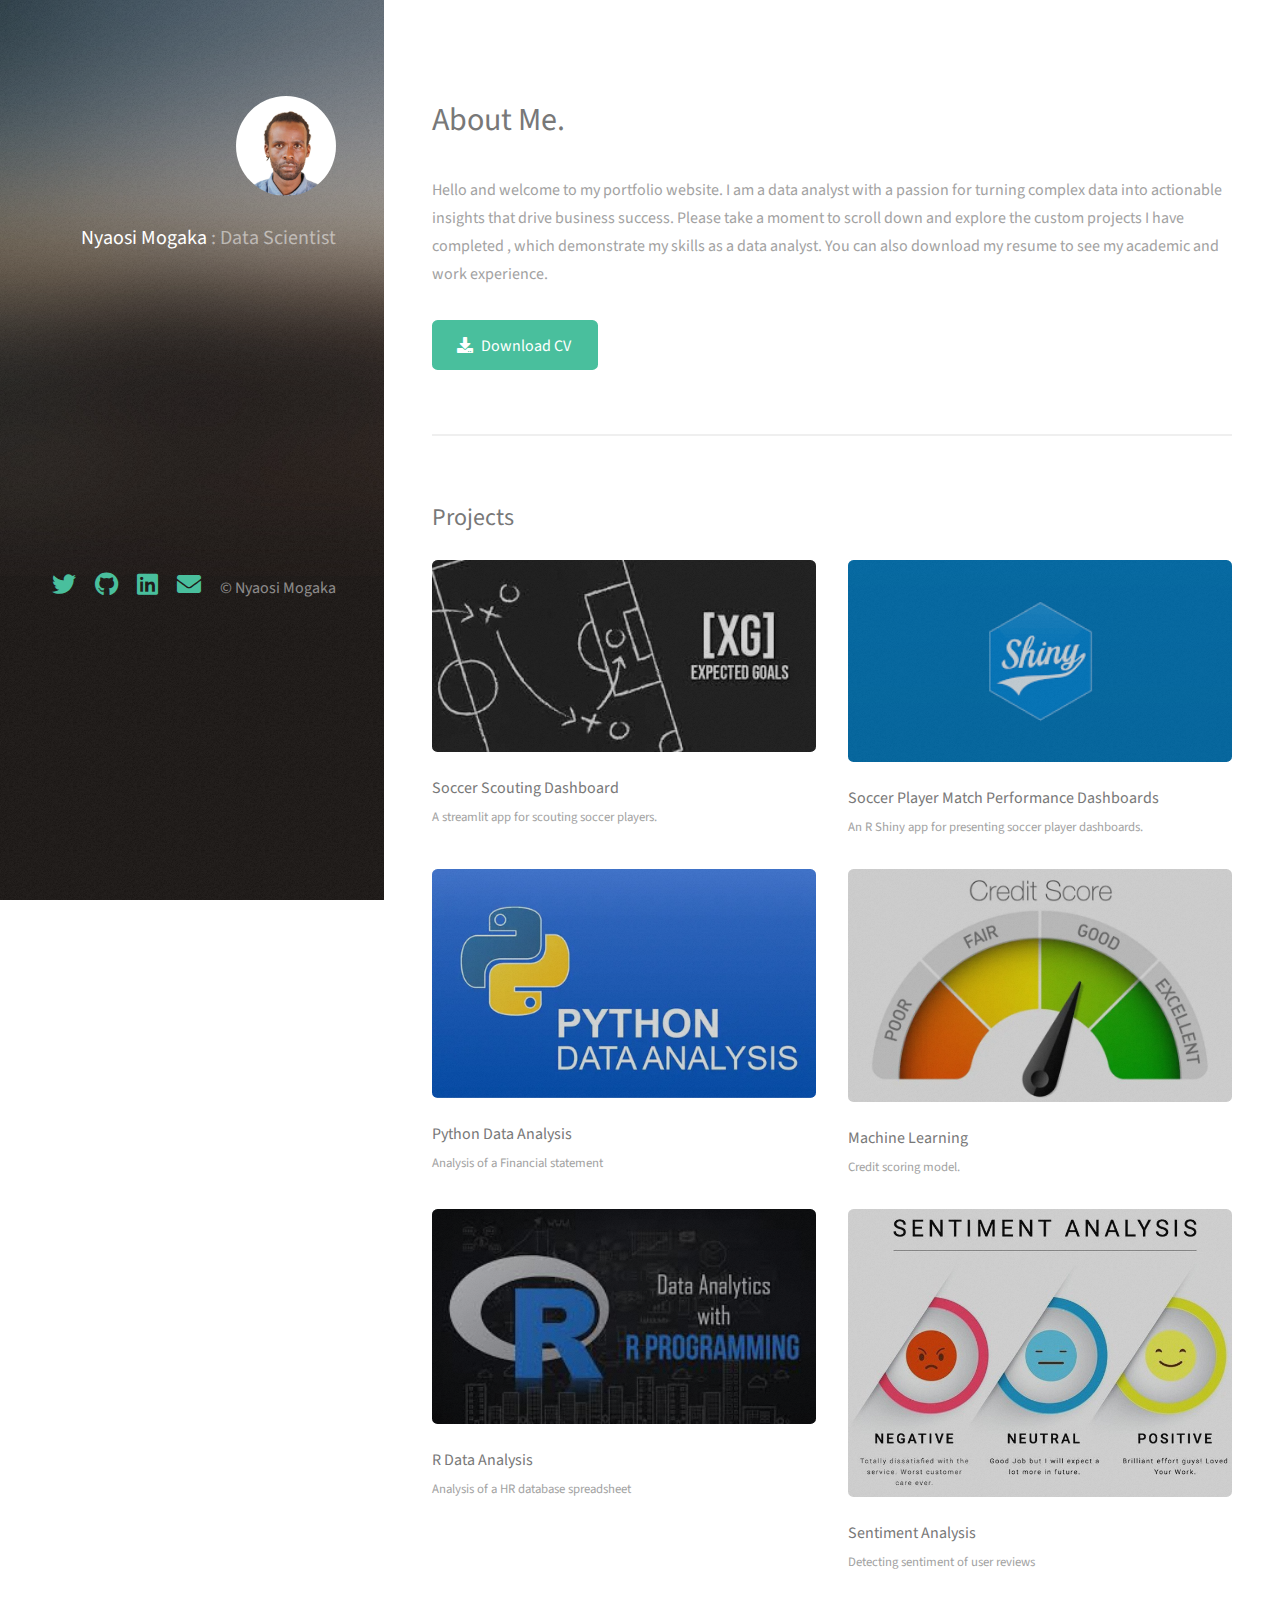
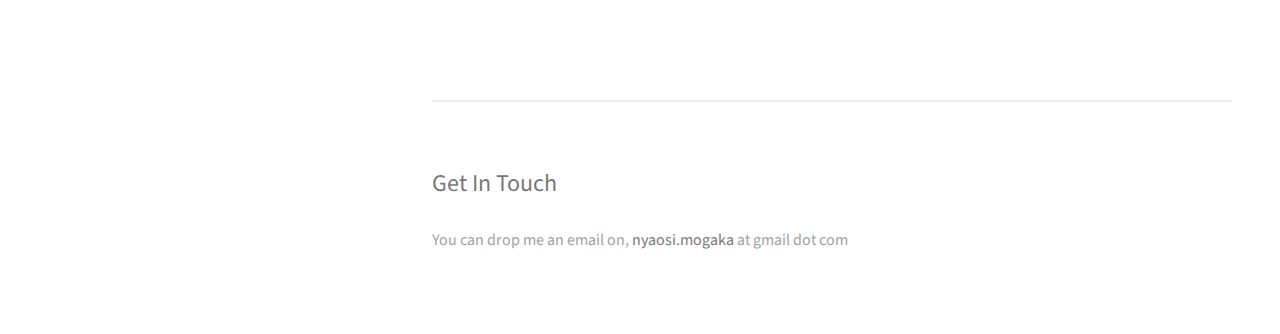
==== commit 04d96853: "Add files via upload" ====
--- a/index.html
+++ b/index.html
@@ -64,6 +64,16 @@
 						<h2>Projects</h2>
 						<div class="row">
 							<article class="col-6 col-12-xsmall work-item">
+								<a href="streamlit.html" class="image fit thumb" target="_blank"><img src="images/wyscout.jpg" alt="" /></a>
+								<h3>Soccer Scouting Dashboard</h3>
+								<p>A streamlit app for scouting soccer players.</p>
+							</article>
+							<article class="col-6 col-12-xsmall work-item">
+								<a href="shiny.html" class="image fit thumb" target="_blank"><img src="images/shiny.png" alt="" /></a>
+								<h3>Soccer Player Match Performance Dashboards</h3>
+								<p>An R Shiny app for presenting soccer player dashboards.</p>
+							</article>
+							<article class="col-6 col-12-xsmall work-item">
 								<a href="py_da.html" target="_blank" class="image fit thumb"><img src="images/py4da.jpg" alt="" /></a>
 								<h3>Python Data Analysis</h3>
 								<p>Analysis of a Financial statement</p>
@@ -77,11 +87,6 @@
 								<a href="r_da.html" class="image fit thumb" target="_blank"><img src="images/r4da.jpg" alt="" /></a>
 								<h3>R Data Analysis</h3>
 								<p>Analysis of a HR database spreadsheet</p>
-							</article>
-							<article class="col-6 col-12-xsmall work-item">
-								<a href="shiny.html" class="image fit thumb" target="_blank"><img src="images/shiny.png" alt="" /></a>
-								<h3>Shiny Dashboards</h3>
-								<p>An R Shiny app for presenting soccer player dashboards.</p>
 							</article>
 							<article class="col-6 col-12-xsmall work-item">
 								<a href="sentiment.html" class="image fit thumb" target="_blank"><img src="images/sentiment_analysis.jpg" alt="" /></a>
